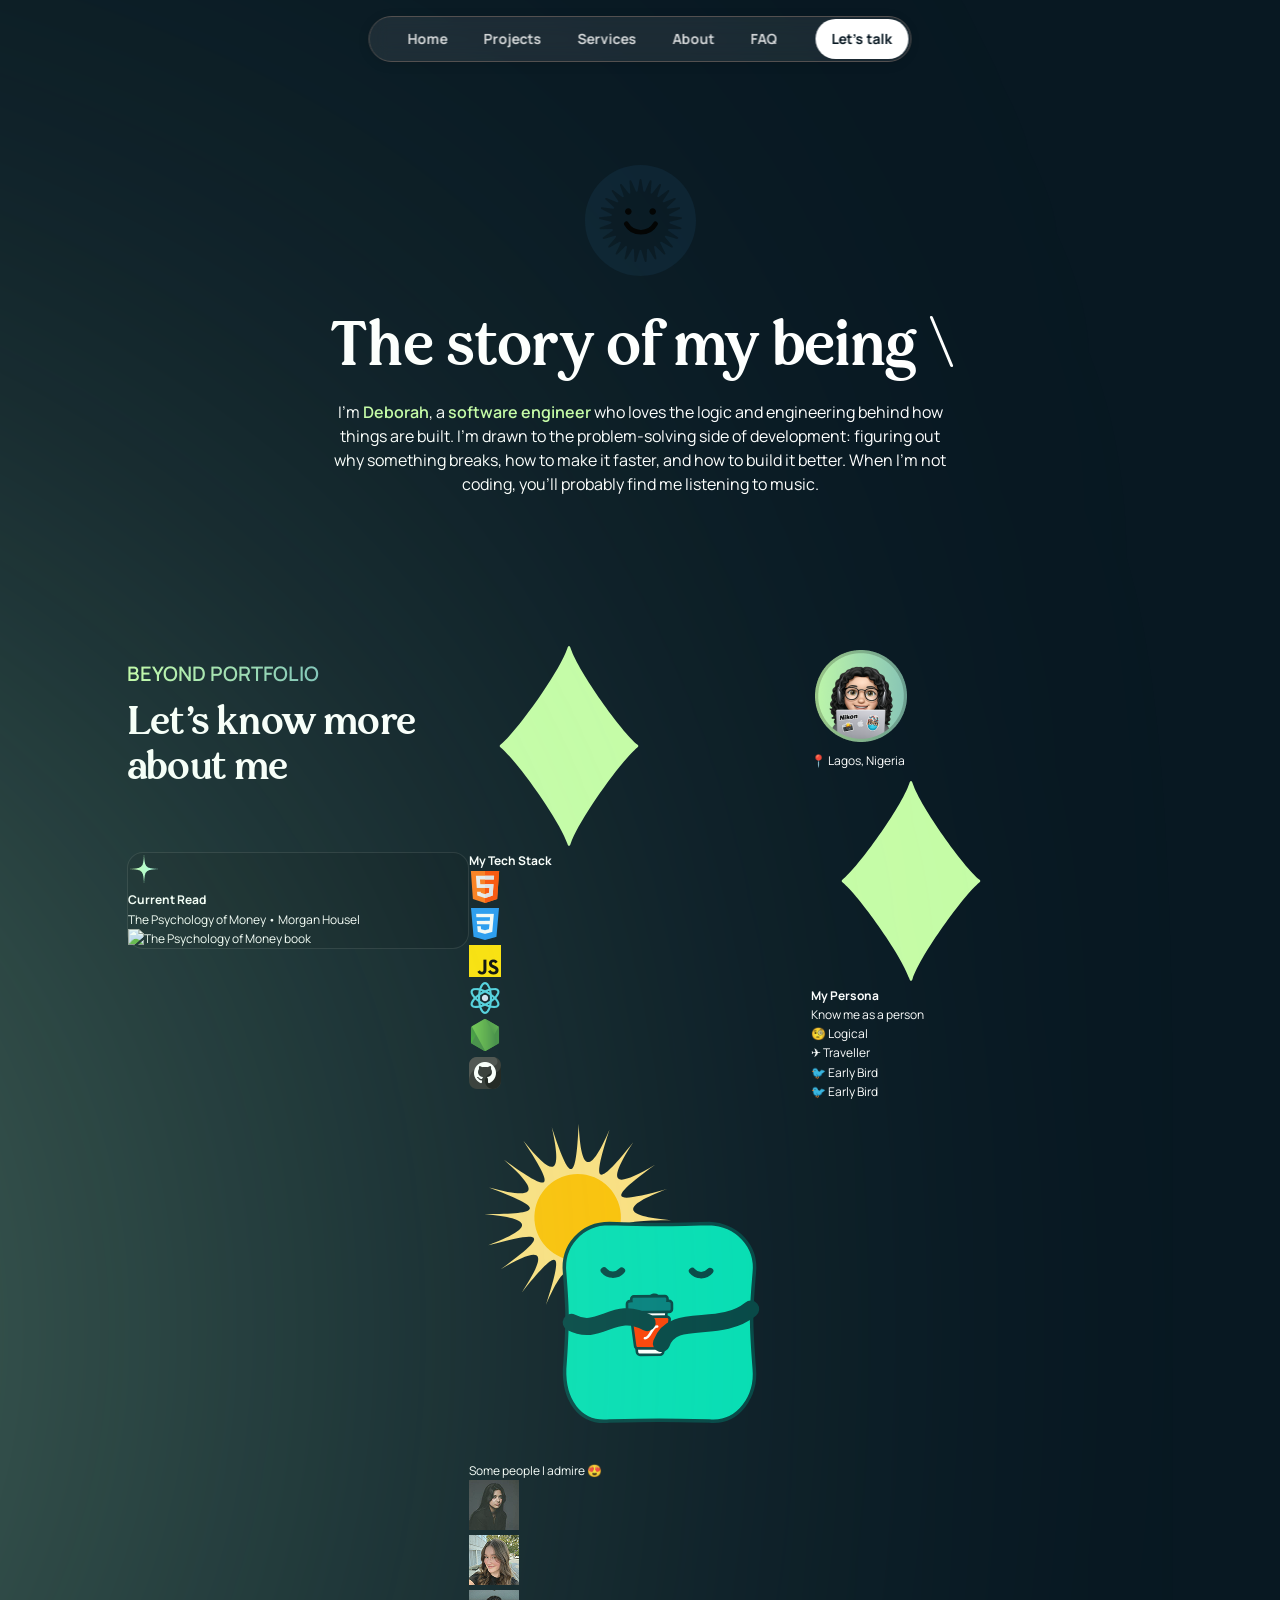
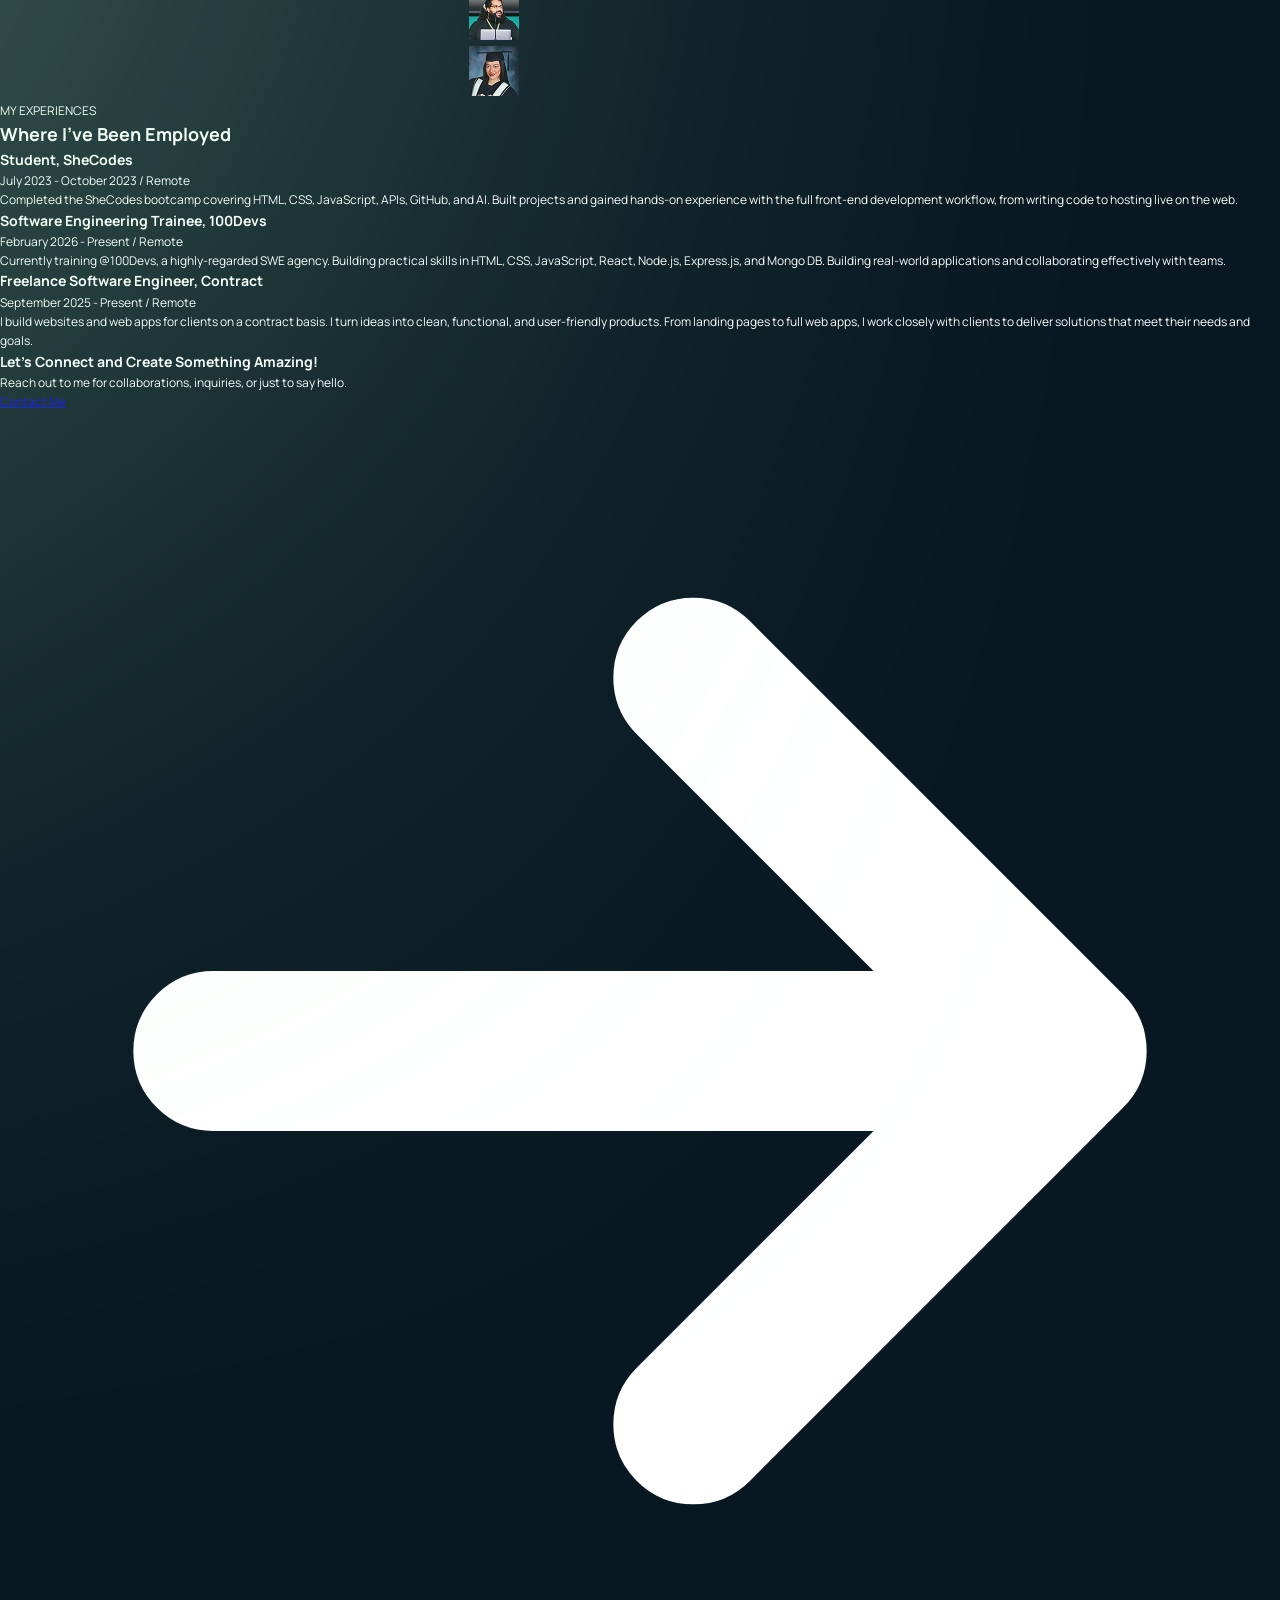
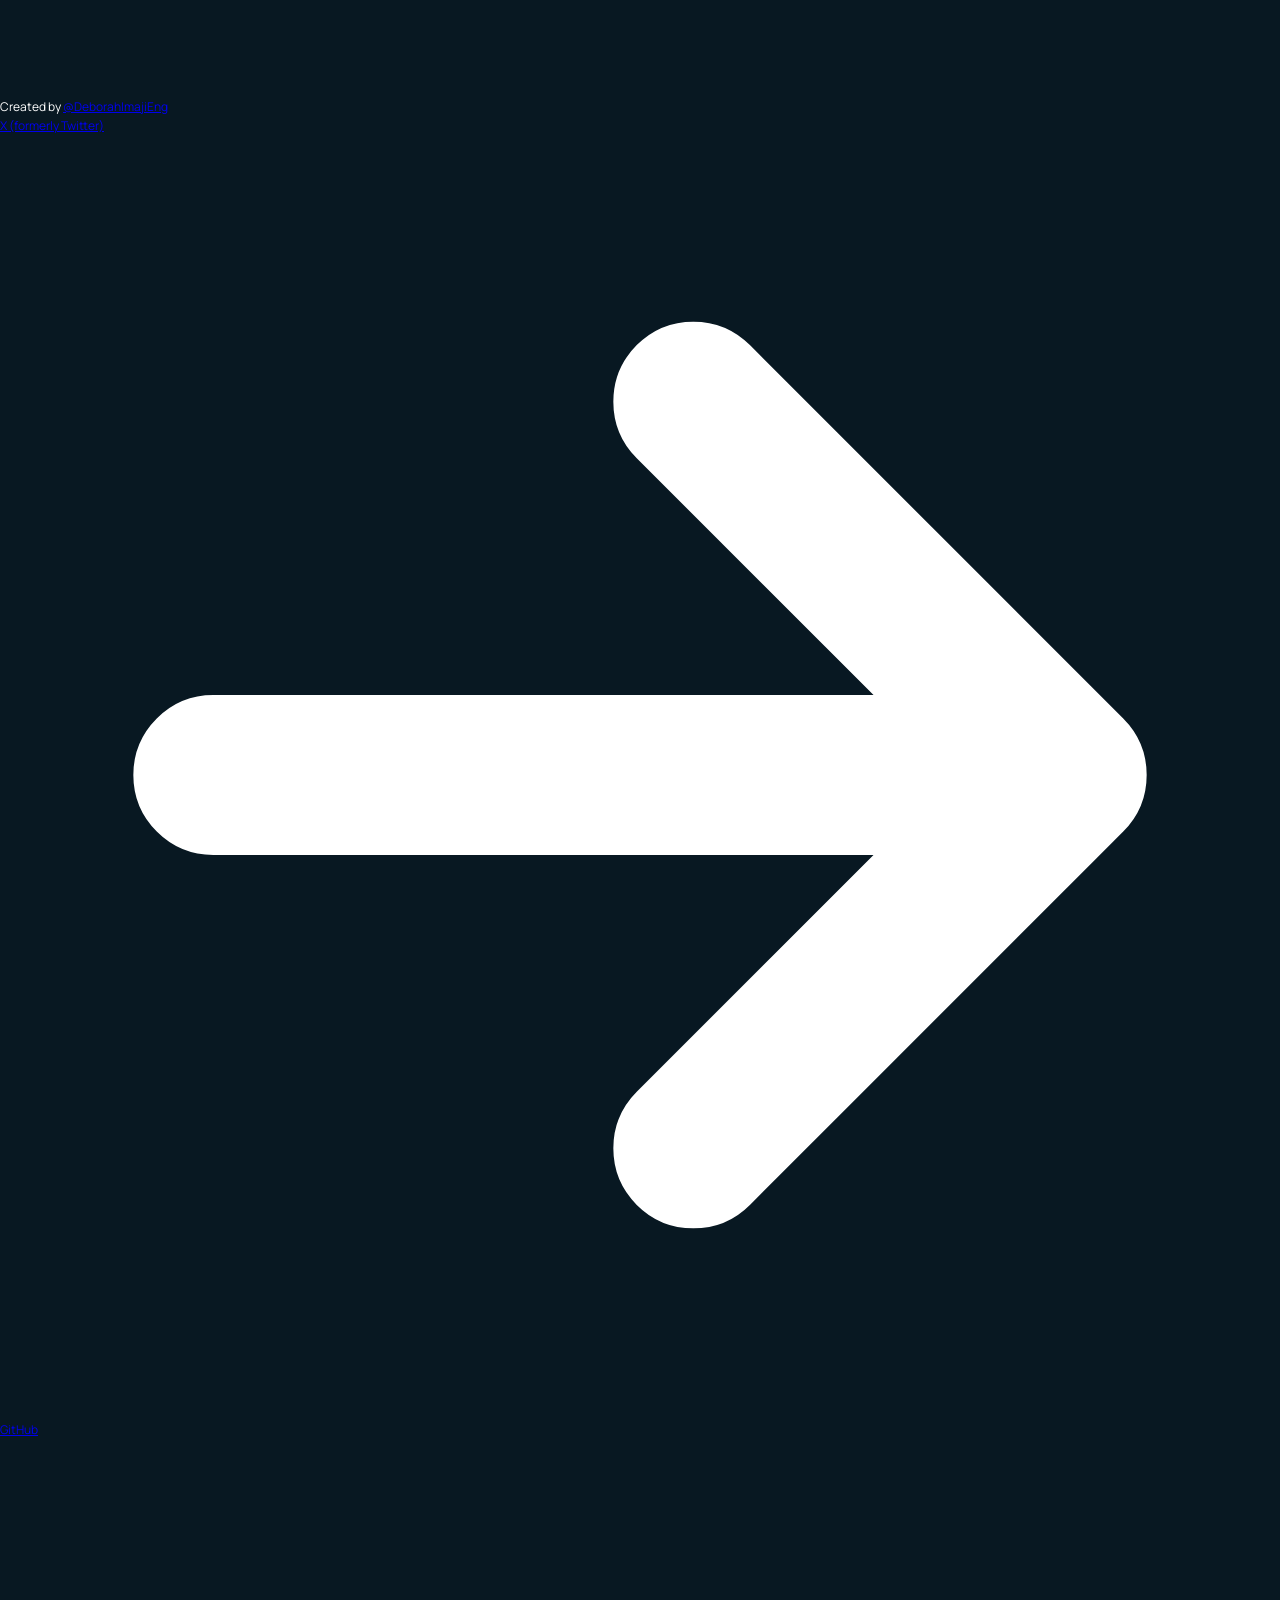
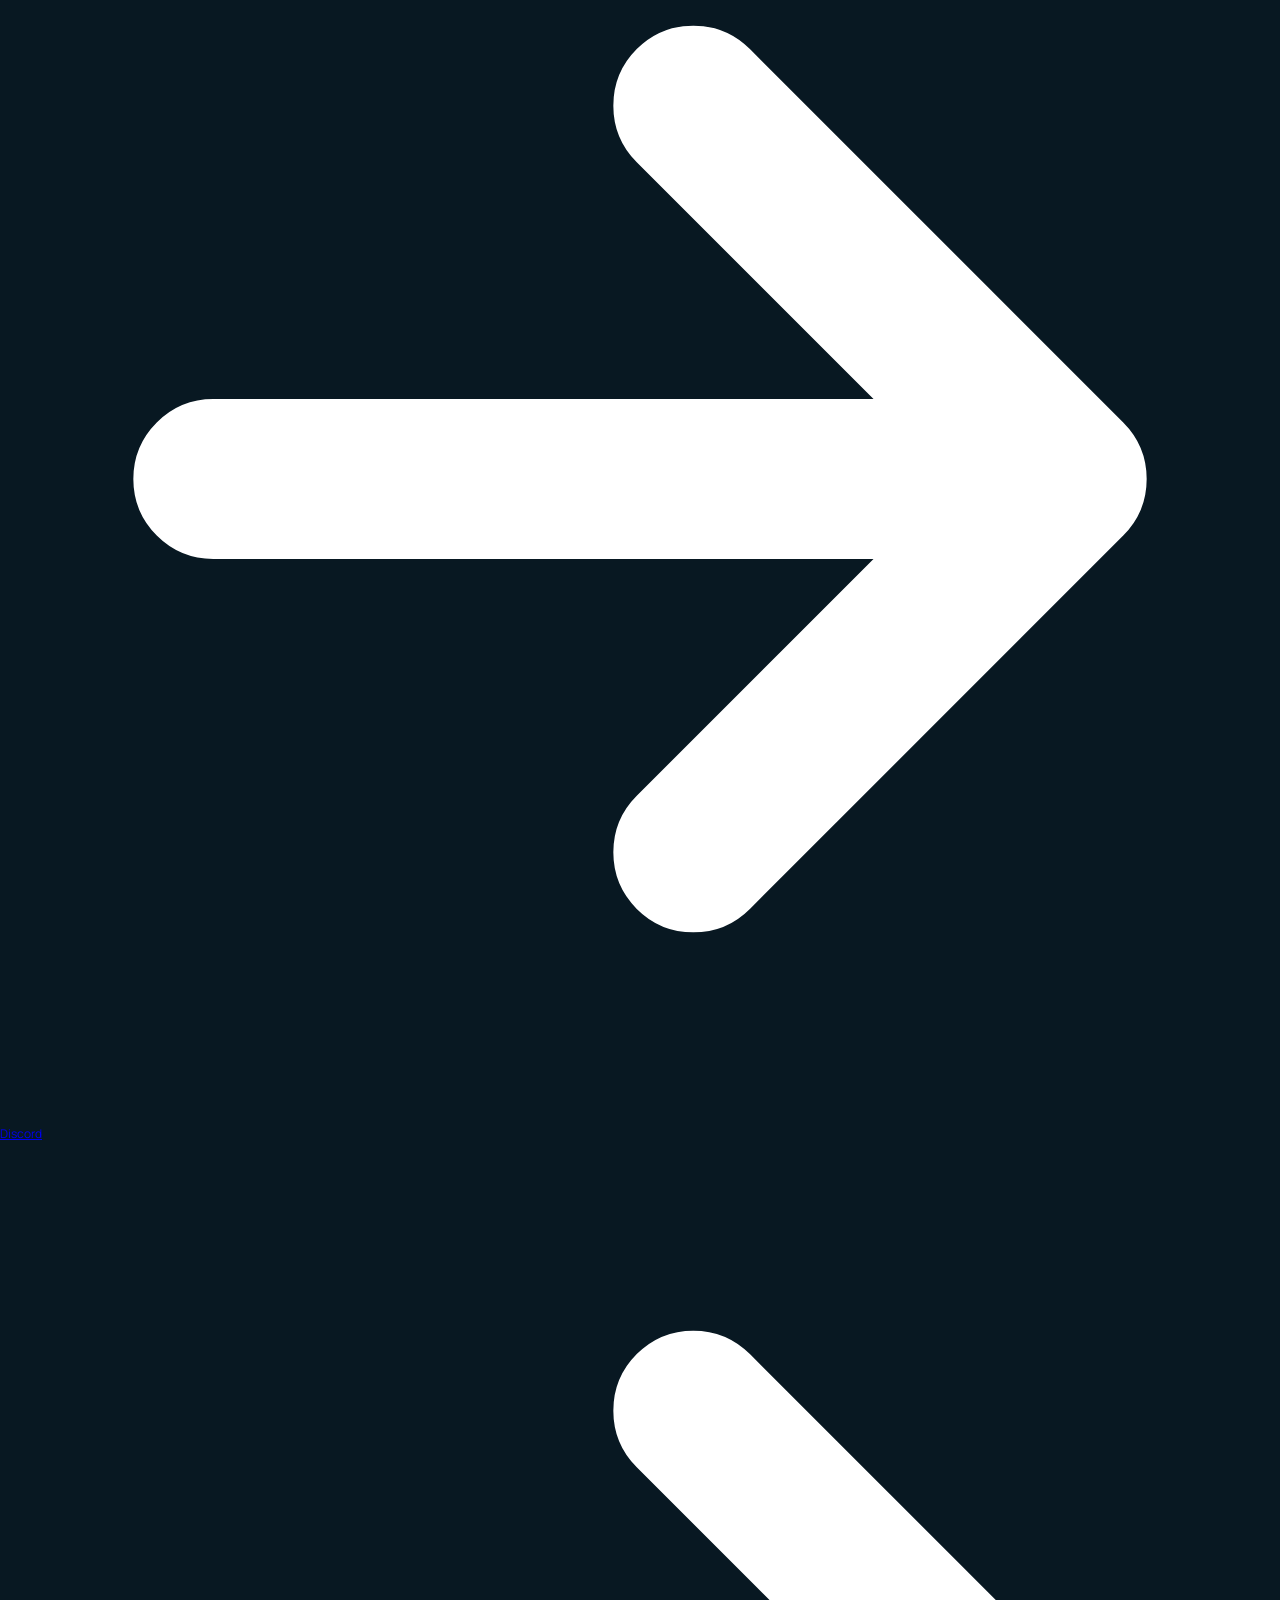
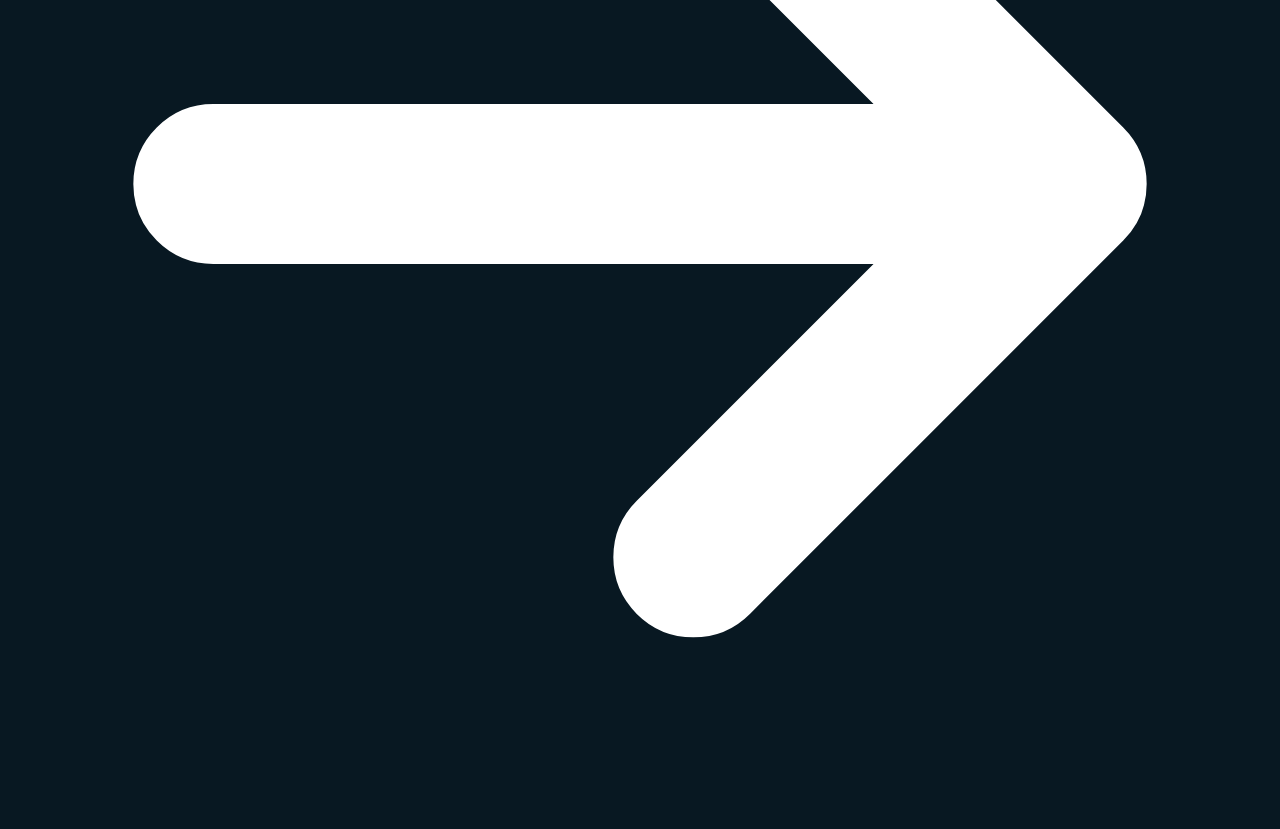
==== about.html @ 8a02ea49 "Wrote CSS for about bento row 1" ====
<!DOCTYPE html>
<html lang="en">

<head>
    <meta charset="UTF-8">
    <meta name="viewport" content="width=device-width, initial-scale=1.0">

    <link rel="icon" href="assets/favicon/favicon.ico">
    <link rel="apple-touch-icon" href="assets/favicon/apple-touch-icon.png">
    <link rel="manifest" href="assets/favicon/site.webmanifest">

    <title>Deborah | About Me</title>

    <link rel="stylesheet" href="css/about.css">

    <link rel="preconnect" href="https://fonts.googleapis.com">
    <link rel="preconnect" href="https://fonts.gstatic.com" crossorigin>
    <link href="https://fonts.googleapis.com/css2?family=Manrope:wght@200..800&display=swap" rel="stylesheet">
</head>

<body>

    <!-- NAVBAR-->
    <header class="navbar has-button">
        <nav>
            <a href="#home" class="nav-link active">Home</a>
            <a href="#projects" class="nav-link">Projects</a>
            <a href="#services" class="nav-link">Services</a>
            <a href="index.html#about" class="nav-link">About</a>
            <a href="#faq" class="nav-link">FAQ</a>
            <a href="mailto:deborahimajieng@gmail.com" id="faq-special-link" class="nav-link contact-link show">Let's
                talk</a>

            <div class="mobile-nav-top">
                <a href="#home">
                    <img src="assets/graphics/DeborahImaji-logo.svg" alt="DeborahImaji logo" class="nav-brand">
                </a>

                <div class="hamburger">
                    <div class="burger-bar"></div>
                    <div class="burger-bar"></div>
                </div>
            </div>

            <div class="mobile-nav-bottom">
                <a href="#projects">Projects</a>
                <a href="#services">Services</a>
                <a href="index.html#about">About</a>
                <a href="#faq">FAQ</a>
                <a href="mailto:deborahimajieng@gmail.com">Let's talk</a>
            </div>
        </nav>
    </header>

    <main class="main">

        <div class="main-header">
            <div class="main-sticker">
                <div class="main-sticker-image"></div>
            </div>

            <h1>The story of my being \</h1>

            <p>
                I'm <span>Deborah</span>, a <span>software engineer</span> who loves the logic and engineering
                behind how things are built. I'm drawn to the problem-solving side of
                development: figuring out why something breaks, how to make it faster, and how to
                build it better. When I'm not coding, you'll probably find me listening to music.
            </p>
        </div>

        <div class="bg-gradient"></div>

        <div class="bento-box">
            <div class="bento-row">
                <div class="bento-header">
                    <span>BEYOND PORTFOLIO</span>
                    <h2>Let's know more about me</h2>
                </div>

                <div class="bento-book">
                    <div class="bento-box-header">
                        <img src="assets/about/header-star.png" alt="Green blue gradient star">

                        <h4>Current Read</h4>
                    </div>

                    <p>The Psychology of Money • Morgan Housel</p>

                    <img src="https://framerusercontent.com/images/334tzHKFGARDT4QBa2FOvEP58Jw.png?scale-down-to=512"
                        alt="The Psychology of Money book">
                </div>
            </div>

            <div class="bento-row">
                <div class="tech-stack-box">
                    <div class="tech-stack-header">
                        <svg height="200px" width="200px" version="1.1" id="_x32_" xmlns="http://www.w3.org/2000/svg"
                            xmlns:xlink="http://www.w3.org/1999/xlink" viewBox="0 0 512 512" xml:space="preserve"
                            fill="#c6fca6">
                            <g id="SVGRepo_bgCarrier" stroke-width="0"></g>
                            <g id="SVGRepo_tracerCarrier" stroke-linecap="round" stroke-linejoin="round"></g>
                            <g id="SVGRepo_iconCarrier">
                                <style type="text/css">
                                    .st0 {
                                        fill: #c6fca6;
                                    }
                                </style>
                                <g>
                                    <path class="st0"
                                        d="M431.684,252.936c-40.578-32.779-150.62-185.32-171.561-247.398C258.899,1.913,257.845,0,255.988,0 c-1.832,0-2.894,1.913-4.11,5.538C230.92,67.616,120.894,220.157,80.308,252.936c-1.053,0.843-1.946,2.44-1.946,3.064 c0,0.624,0.893,2.222,1.946,3.057c40.586,32.778,150.612,185.319,171.57,247.406c1.216,3.624,2.278,5.537,4.11,5.537 c1.857,0,2.911-1.913,4.135-5.537c20.941-62.087,130.983-214.628,171.561-247.406c1.046-0.835,1.954-2.432,1.954-3.057 C433.638,255.376,432.73,253.778,431.684,252.936z">
                                    </path>
                                </g>
                            </g>
                        </svg>

                        <h4>My Tech Stack</h4>
                    </div>

                    <div class="tech-stack-content">
                        <div class="tech-stack-tech">
                            <img src="assets/about/html-icon.png" alt="HTML icon">
                        </div>

                        <div class="tech-stack-tech">
                            <img src="assets/about/css-icon.png" alt="CSS icon">
                        </div>

                        <div class="tech-stack-tech">
                            <img src="assets/about/js-icon.png" alt="JavaScript icon">
                        </div>

                        <div class="tech-stack-tech">
                            <img src="assets/about/react-icon.png" alt="React icon">
                        </div>

                        <div class="tech-stack-tech">
                            <img src="assets/about/node-icon.png" alt="Node icon">
                        </div>

                        <div class="tech-stack-tech">
                            <img src="assets/about/github-icon.png" alt="GitHub icon">
                        </div>
                    </div>
                </div>

                <div class="bento-sticker-box">
                    <svg xmlns="http://www.w3.org/2000/svg" xmlns:xlink="http://www.w3.org/1999/xlink"
                        viewBox="0 0 512 512" width="512" height="512" preserveAspectRatio="xMidYMid meet"
                        style="width: 100%; height: 100%; transform: translate3d(0px, 0px, 0px); content-visibility: visible;">
                        <defs>
                            <clipPath id="__lottie_element_2">
                                <rect width="512" height="512" x="0" y="0"></rect>
                            </clipPath>
                        </defs>
                        <g clip-path="url(#__lottie_element_2)">
                            <g transform="matrix(-0.6776894927024841,-0.7078394889831543,-0.7078394889831543,0.6776894927024841,162.74493408203125,165.54891967773438)"
                                opacity="1" style="display: block;">
                                <g opacity="1" transform="matrix(1,0,0,1,0,0)">
                                    <path fill="rgb(254,222,126)" fill-opacity="1"
                                        d=" M24.0310001373291,-140.85800170898438 C24.0310001373291,-140.85800170898438 24.0310001373291,-140.85800170898438 24.0310001373291,-140.85800170898438 C6.938000202178955,-67.3239974975586 -6.917536735534668,-67.14415740966797 -24.010536193847656,-140.67816162109375 C-11.82253646850586,-50.45016098022461 -20.21840476989746,-48.144142150878906 -63.39840316772461,-128.3101348876953 C-34.006404876708984,-58.77214050292969 -45.088829040527344,-50.322364807128906 -102.13983154296875,-99.76236724853516 C-39.24382781982422,-33.927364349365234 -44.35548782348633,-26.88141441345215 -126.40348815917969,-66.35841369628906 C-61.75248718261719,-27.379413604736328 -66.16667175292969,-14.288302421569824 -141.3836669921875,-20.75330352783203 C-51.80267333984375,-4.4633026123046875 -51.53049850463867,4.300619602203369 -141.1114959716797,20.590620040893555 C-65.89949798583984,14.125619888305664 -62.00568389892578,27.4598445892334 -126.65668487548828,66.4388427734375 C-44.60368347167969,26.961843490600586 -39.176788330078125,33.84992980957031 -102.07279205322266,99.68492889404297 C-45.02178955078125,50.244930267333984 -33.886871337890625,58.315277099609375 -63.278873443603516,127.85327911376953 C-20.10487174987793,47.687278747558594 -11.862751960754395,50.81576156616211 -24.050750732421875,141.0497589111328 C-6.957751274108887,67.51576232910156 6.948068618774414,67.0257568359375 24.04106903076172,140.55975341796875 C11.853068351745605,50.331756591796875 20.24669647216797,48.09200668334961 63.42669677734375,128.2580108642578 C34.034698486328125,58.72000503540039 45.00691604614258,50.193519592285156 102.05791473388672,99.6335220336914 C39.31220245361328,33.95353698730469 44.55915451049805,26.941381454467773 126.6071548461914,66.41838073730469 C61.95615768432617,27.439380645751953 66.11084747314453,14.173619270324707 141.32785034179688,20.63861846923828 C51.74684524536133,4.34861946105957 52.22827911376953,-4.5291852951049805 141.8092803955078,-20.819185256958008 C66.59729766845703,-14.354185104370117 61.99972152709961,-27.479951858520508 126.65071868896484,-66.45895385742188 C44.597721099853516,-26.981950759887695 39.340999603271484,-33.99700164794922 102.23699951171875,-99.83200073242188 C45.18600082397461,-50.391998291015625 33.86082077026367,-58.32942581176758 63.2528190612793,-127.86742401123047 C20.078819274902344,-47.70142364501953 11.843000411987305,-50.624000549316406 24.0310001373291,-140.85800170898438z">
                                    </path>
                                </g>
                            </g>
                            <g transform="matrix(0.678239643573761,0.7084141373634338,-0.7084141373634338,0.678239643573761,162.71200561523438,165.72300720214844)"
                                opacity="1" style="display: block;">
                                <g opacity="1" transform="matrix(1,0,0,1,0,0)">
                                    <path fill="rgb(255,191,0)" fill-opacity="1"
                                        d=" M0,66.01799774169922 C36.46099853515625,66.01799774169922 66.01799774169922,36.46099853515625 66.01799774169922,0 C66.01799774169922,-36.46099853515625 36.46099853515625,-66.01799774169922 0,-66.01799774169922 C-36.46099853515625,-66.01799774169922 -66.01799774169922,-36.46099853515625 -66.01799774169922,0 C-66.01799774169922,36.46099853515625 -36.46099853515625,66.01799774169922 0,66.01799774169922z">
                                    </path>
                                </g>
                            </g>
                            <g transform="matrix(0.8468530774116516,0,0,0.8553439974784851,284.9631652832031,322.8191833496094)"
                                opacity="1" style="display: block;">
                                <g opacity="1" transform="matrix(1,0,0,1,0,0)">
                                    <path fill="rgb(0,221,179)" fill-opacity="1"
                                        d=" M88.06999969482422,-172.81900024414062 C88.06999969482422,-172.81900024414062 24.301000595092773,-170.8743896484375 -4.059999942779541,-170.8743896484375 C-34.41299819946289,-170.8743896484375 -88.06999969482422,-172.81900024414062 -88.06999969482422,-172.81900024414062 C-137.22799682617188,-172.81900024414062 -172.78799438476562,-134.23800659179688 -167.46800231933594,-86.14900207519531 C-167.46800231933594,-86.14900207519531 -163.17689514160156,-33.487998962402344 -163.17689514160156,-7.1570000648498535 C-163.17689514160156,22.38599967956543 -167.46800231933594,81.47200012207031 -167.46800231933594,81.47200012207031 C-169.281005859375,133.49200439453125 -142.6479949951172,179.08799743652344 -88.06999969482422,172.81900024414062 C-88.06999969482422,172.81900024414062 -29.868000030517578,171.64999389648438 -0.18199999630451202,171.64999389648438 C28.84600067138672,171.64999389648438 88.06999969482422,172.81900024414062 88.06999969482422,172.81900024414062 C141.44900512695312,177.91900634765625 171.9398956298828,127.64600372314453 167.8188934326172,81.47200012207031 C167.8188934326172,81.47200012207031 163.14389038085938,22.04800033569336 163.14389038085938,-6.494999885559082 C163.14389038085938,-33.82600021362305 167.8188934326172,-86.14900207519531 167.8188934326172,-86.14900207519531 C173.10888671875,-134.23800659179688 136.7729949951172,-170.4810028076172 88.06999969482422,-172.81900024414062z">
                                    </path>
                                    <path stroke-linecap="butt" stroke-linejoin="miter" fill-opacity="0"
                                        stroke-miterlimit="4" stroke="rgb(1,66,66)" stroke-opacity="1"
                                        stroke-width="6.213"
                                        d=" M88.06999969482422,-172.81900024414062 C88.06999969482422,-172.81900024414062 24.301000595092773,-170.8743896484375 -4.059999942779541,-170.8743896484375 C-34.41299819946289,-170.8743896484375 -88.06999969482422,-172.81900024414062 -88.06999969482422,-172.81900024414062 C-137.22799682617188,-172.81900024414062 -172.78799438476562,-134.23800659179688 -167.46800231933594,-86.14900207519531 C-167.46800231933594,-86.14900207519531 -163.17689514160156,-33.487998962402344 -163.17689514160156,-7.1570000648498535 C-163.17689514160156,22.38599967956543 -167.46800231933594,81.47200012207031 -167.46800231933594,81.47200012207031 C-169.281005859375,133.49200439453125 -142.6479949951172,179.08799743652344 -88.06999969482422,172.81900024414062 C-88.06999969482422,172.81900024414062 -29.868000030517578,171.64999389648438 -0.18199999630451202,171.64999389648438 C28.84600067138672,171.64999389648438 88.06999969482422,172.81900024414062 88.06999969482422,172.81900024414062 C141.44900512695312,177.91900634765625 171.9398956298828,127.64600372314453 167.8188934326172,81.47200012207031 C167.8188934326172,81.47200012207031 163.14389038085938,22.04800033569336 163.14389038085938,-6.494999885559082 C163.14389038085938,-33.82600021362305 167.8188934326172,-86.14900207519531 167.8188934326172,-86.14900207519531 C173.10888671875,-134.23800659179688 136.7729949951172,-170.4810028076172 88.06999969482422,-172.81900024414062z">
                                    </path>
                                </g>
                            </g>
                            <g transform="matrix(1.069186806678772,0.0175921767950058,-0.016796128824353218,1.1198606491088867,281.6578369140625,305.5889892578125)"
                                opacity="1" style="display: block;">
                                <g opacity="1" transform="matrix(1,0,0,1,0,0)">
                                    <path stroke-linecap="round" stroke-linejoin="round" fill-opacity="0"
                                        stroke="rgb(1,66,66)" stroke-opacity="1" stroke-width="15"
                                        d=" M-5.160999774932861,-15.28499984741211 C-3.4140000343322754,-15.63700008392334 -3.9579999446868896,-15.562999725341797 -4.2179999351501465,-15.49899959564209 C-4.3979997634887695,-15.454999923706055 -4.441999912261963,-15.416999816894531 -3.506999969482422,-15.527999877929688">
                                    </path>
                                </g>
                            </g>
                            <g transform="matrix(1.114128589630127,0,0,1.094987392425537,277.1608581542969,312.99462890625)"
                                opacity="1" style="display: none;">
                                <g opacity="1" transform="matrix(1,0,0,1,0,0)">
                                    <path stroke-linecap="round" stroke-linejoin="round" fill-opacity="0"
                                        stroke="rgb(1,66,66)" stroke-opacity="1" stroke-width="23"
                                        d=" M-118.43976593017578,13.049346923828125 C-115.04472351074219,20.715700149536133 -100.48908233642578,30.604887008666992 -82.6917495727539,44.70065689086914">
                                    </path>
                                </g>
                            </g>
                            <g transform="matrix(0.8669678568840027,0.0764603465795517,-0.07570132613182068,0.8756604790687561,270.398193359375,339.0506896972656)"
                                opacity="1" style="display: block;">
                                <g opacity="1"
                                    transform="matrix(0.9955323338508606,-0.09442107379436493,0.09442107379436493,0.9955323338508606,0,0)">
                                    <path fill="rgb(255,255,255)" fill-opacity="1"
                                        d=" M-21.99799919128418,32.2760009765625 C-21.99799919128418,32.2760009765625 -29.454999923706055,-37.05799865722656 -29.454999923706055,-37.05799865722656 C-29.454999923706055,-37.05799865722656 29.454999923706055,-36.81999969482422 29.454999923706055,-36.81999969482422 C29.454999923706055,-36.81999969482422 23.13599967956543,32.19499969482422 23.13599967956543,32.19499969482422 C23.007999420166016,33.52199935913086 22.391000747680664,34.755001068115234 21.4060001373291,35.65399932861328 C20.42099952697754,36.553001403808594 19.136999130249023,37.053001403808594 17.80299949645996,37.05799865722656 C17.80299949645996,37.05799865722656 -16.67799949645996,37.05799865722656 -16.67799949645996,37.05799865722656 C-18,37.0620002746582 -19.274999618530273,36.57400131225586 -20.257999420166016,35.691001892089844 C-21.240999221801758,34.80799865722656 -21.861000061035156,33.59000015258789 -21.99799919128418,32.2760009765625z">
                                    </path>
                                    <path stroke-linecap="round" stroke-linejoin="round" fill-opacity="0"
                                        stroke="rgb(1,66,66)" stroke-opacity="1" stroke-width="4.482"
                                        d=" M-21.99799919128418,32.2760009765625 C-21.99799919128418,32.2760009765625 -29.454999923706055,-37.05799865722656 -29.454999923706055,-37.05799865722656 C-29.454999923706055,-37.05799865722656 29.454999923706055,-36.81999969482422 29.454999923706055,-36.81999969482422 C29.454999923706055,-36.81999969482422 23.13599967956543,32.19499969482422 23.13599967956543,32.19499969482422 C23.007999420166016,33.52199935913086 22.391000747680664,34.755001068115234 21.4060001373291,35.65399932861328 C20.42099952697754,36.553001403808594 19.136999130249023,37.053001403808594 17.80299949645996,37.05799865722656 C17.80299949645996,37.05799865722656 -16.67799949645996,37.05799865722656 -16.67799949645996,37.05799865722656 C-18,37.0620002746582 -19.274999618530273,36.57400131225586 -20.257999420166016,35.691001892089844 C-21.240999221801758,34.80799865722656 -21.861000061035156,33.59000015258789 -21.99799919128418,32.2760009765625z">
                                    </path>
                                </g>
                            </g>
                            <g transform="matrix(0.8669678568840027,0.0764603465795517,-0.07570132613182068,0.8756604790687561,271.9970397949219,338.3614196777344)"
                                opacity="1" style="display: block;">
                                <g opacity="1"
                                    transform="matrix(0.9955323338508606,-0.09442107379436493,0.09442107379436493,0.9955323338508606,0,0)">
                                    <path fill="rgb(255,60,0)" fill-opacity="1"
                                        d=" M-22.42099952697754,26.631000518798828 C-22.42099952697754,26.631000518798828 22.878000259399414,27.236000061035156 22.878000259399414,27.236000061035156 C22.878000259399414,27.236000061035156 22.878000259399414,27.236000061035156 22.878000259399414,27.236000061035156 C24.041000366210938,27.253000259399414 25.167999267578125,26.83799934387207 26.04199981689453,26.070999145507812 C26.916000366210938,25.304000854492188 27.47599983215332,24.240999221801758 27.611000061035156,23.086000442504883 C27.611000061035156,23.086000442504883 32.79600143432617,-21.801000595092773 32.79600143432617,-21.801000595092773 C32.87200164794922,-22.457000732421875 32.80799865722656,-23.121999740600586 32.60900115966797,-23.75200080871582 C32.40999984741211,-24.381999969482422 32.08100128173828,-24.96299934387207 31.642000198364258,-25.457000732421875 C31.202999114990234,-25.951000213623047 30.666000366210938,-26.347000122070312 30.06399917602539,-26.618999481201172 C29.461999893188477,-26.891000747680664 28.80900001525879,-27.031999588012695 28.148000717163086,-27.03499984741211 C28.148000717163086,-27.03499984741211 -28.121999740600586,-27.23699951171875 -28.121999740600586,-27.23699951171875 C-28.790000915527344,-27.240999221801758 -29.451000213623047,-27.10099983215332 -30.059999465942383,-26.827999114990234 C-30.66900062561035,-26.55500030517578 -31.21299934387207,-26.1560001373291 -31.655000686645508,-25.655000686645508 C-32.09700012207031,-25.15399932861328 -32.426998138427734,-24.56599998474121 -32.62200164794922,-23.927000045776367 C-32.81700134277344,-23.288000106811523 -32.87300109863281,-22.614999771118164 -32.7869987487793,-21.952999114990234 C-32.7869987487793,-21.952999114990234 -27.000999450683594,22.55299949645996 -27.000999450683594,22.55299949645996 C-26.85300064086914,23.66900062561035 -26.309999465942383,24.694000244140625 -25.4689998626709,25.44300079345703 C-24.628000259399414,26.191999435424805 -23.54599952697754,26.613000869750977 -22.42099952697754,26.631000518798828z">
                                    </path>
                                    <path stroke-linecap="round" stroke-linejoin="round" fill-opacity="0"
                                        stroke="rgb(1,66,66)" stroke-opacity="1" stroke-width="4.482"
                                        d=" M-22.42099952697754,26.631000518798828 C-22.42099952697754,26.631000518798828 22.878000259399414,27.236000061035156 22.878000259399414,27.236000061035156 C22.878000259399414,27.236000061035156 22.878000259399414,27.236000061035156 22.878000259399414,27.236000061035156 C24.041000366210938,27.253000259399414 25.167999267578125,26.83799934387207 26.04199981689453,26.070999145507812 C26.916000366210938,25.304000854492188 27.47599983215332,24.240999221801758 27.611000061035156,23.086000442504883 C27.611000061035156,23.086000442504883 32.79600143432617,-21.801000595092773 32.79600143432617,-21.801000595092773 C32.87200164794922,-22.457000732421875 32.80799865722656,-23.121999740600586 32.60900115966797,-23.75200080871582 C32.40999984741211,-24.381999969482422 32.08100128173828,-24.96299934387207 31.642000198364258,-25.457000732421875 C31.202999114990234,-25.951000213623047 30.666000366210938,-26.347000122070312 30.06399917602539,-26.618999481201172 C29.461999893188477,-26.891000747680664 28.80900001525879,-27.031999588012695 28.148000717163086,-27.03499984741211 C28.148000717163086,-27.03499984741211 -28.121999740600586,-27.23699951171875 -28.121999740600586,-27.23699951171875 C-28.790000915527344,-27.240999221801758 -29.451000213623047,-27.10099983215332 -30.059999465942383,-26.827999114990234 C-30.66900062561035,-26.55500030517578 -31.21299934387207,-26.1560001373291 -31.655000686645508,-25.655000686645508 C-32.09700012207031,-25.15399932861328 -32.426998138427734,-24.56599998474121 -32.62200164794922,-23.927000045776367 C-32.81700134277344,-23.288000106811523 -32.87300109863281,-22.614999771118164 -32.7869987487793,-21.952999114990234 C-32.7869987487793,-21.952999114990234 -27.000999450683594,22.55299949645996 -27.000999450683594,22.55299949645996 C-26.85300064086914,23.66900062561035 -26.309999465942383,24.694000244140625 -25.4689998626709,25.44300079345703 C-24.628000259399414,26.191999435424805 -23.54599952697754,26.613000869750977 -22.42099952697754,26.631000518798828z">
                                    </path>
                                </g>
                            </g>
                            <g transform="matrix(0.8669678568840027,0.0764603465795517,-0.07570132613182068,0.8756604790687561,272.5345764160156,337.97381591796875)"
                                opacity="1" style="display: block;">
                                <g opacity="1"
                                    transform="matrix(0.9955323338508606,-0.09442107379436493,0.09442107379436493,0.9955323338508606,0,0)">
                                    <path fill="rgb(255,255,255)" fill-opacity="1"
                                        d=" M11.76200008392334,-11.666999816894531 C11.517000198364258,-11.800999641418457 11.246999740600586,-11.883999824523926 10.968999862670898,-11.913000106811523 C6.572999954223633,-12.513999938964844 2.427000045776367,-8.887999534606934 -1.9199999570846558,-1.1130000352859497 C-5.366000175476074,4.9730000495910645 -8.440999984741211,8.015999794006348 -10.498000144958496,7.881999969482422 C-11.0600004196167,7.822999954223633 -11.623000144958496,7.98799991607666 -12.064000129699707,8.340999603271484 C-12.505000114440918,8.694000244140625 -12.789999961853027,9.206999778747559 -12.854999542236328,9.769000053405762 C-12.869000434875488,10.045999526977539 -12.82800006866455,10.322999954223633 -12.734000205993652,10.583999633789062 C-12.637999534606934,10.845000267028809 -12.491999626159668,11.083999633789062 -12.303999900817871,11.288000106811523 C-12.116000175476074,11.491999626159668 -11.887999534606934,11.656000137329102 -11.63599967956543,11.772000312805176 C-11.383999824523926,11.887999534606934 -11.111000061035156,11.95199966430664 -10.833999633789062,11.960000038146973 C-6.486999988555908,12.260000228881836 -2.4079999923706055,8.550000190734863 1.975000023841858,0.7919999957084656 C5.317999839782715,-5.244999885559082 8.347000122070312,-8.170999526977539 10.336999893188477,-7.9019999504089355 C10.888999938964844,-7.807000160217285 11.456999778747559,-7.927000045776367 11.92300033569336,-8.23799991607666 C12.388999938964844,-8.548999786376953 12.718000411987305,-9.027000427246094 12.842000007629395,-9.574000358581543 C12.87600040435791,-9.85099983215332 12.852999687194824,-10.130999565124512 12.774999618530273,-10.39799976348877 C12.699000358581543,-10.664999961853027 12.571000099182129,-10.914999961853027 12.39900016784668,-11.133000373840332 C12.223999977111816,-11.35099983215332 12.006999969482422,-11.532999992370605 11.76200008392334,-11.666999816894531z">
                                    </path>
                                </g>
                            </g>
                            <g transform="matrix(0.8669678568840027,0.0764603465795517,-0.07570132613182068,0.8756604790687561,270.1476135253906,295.7393798828125)"
                                opacity="1" style="display: block;">
                                <g opacity="1"
                                    transform="matrix(0.9955323338508606,-0.09442107379436493,0.09442107379436493,0.9955323338508606,0,0)">
                                    <path fill="rgb(0,125,124)" fill-opacity="1"
                                        d=" M31.13800048828125,-5.51200008392334 C31.13800048828125,-5.51200008392334 33.68299865722656,-5.51200008392334 33.68299865722656,-5.51200008392334 C33.68299865722656,-5.51200008392334 33.68299865722656,-5.51200008392334 33.68299865722656,-5.51200008392334 C34.34199905395508,-5.51200008392334 34.99399948120117,-5.381999969482422 35.60200119018555,-5.129000186920166 C36.209999084472656,-4.875999927520752 36.76300048828125,-4.506999969482422 37.22800064086914,-4.039999961853027 C37.69300079345703,-3.572999954223633 38.060001373291016,-3.0179998874664307 38.310001373291016,-2.4089999198913574 C38.560001373291016,-1.7999999523162842 38.6879997253418,-1.1469999551773071 38.685001373291016,-0.4880000054836273 C38.685001373291016,-0.4880000054836273 38.685001373291016,8.52400016784668 38.685001373291016,8.52400016784668 C38.683998107910156,9.850000381469727 38.15599822998047,11.121000289916992 37.21799850463867,12.057999610900879 C36.279998779296875,12.994999885559082 35.00899887084961,13.520999908447266 33.68299865722656,13.520999908447266 C33.68299865722656,13.520999908447266 -33.6879997253418,13.520999908447266 -33.6879997253418,13.520999908447266 C-35.01300048828125,13.520999908447266 -36.284000396728516,12.994000434875488 -37.22100067138672,12.057000160217285 C-38.15800094604492,11.119999885559082 -38.685001373291016,9.848999977111816 -38.685001373291016,8.52400016784668 C-38.685001373291016,8.52400016784668 -38.685001373291016,-0.4880000054836273 -38.685001373291016,-0.4880000054836273 C-38.685001373291016,-1.8140000104904175 -38.15800094604492,-3.0850000381469727 -37.22100067138672,-4.0229997634887695 C-36.284000396728516,-4.960999965667725 -35.013999938964844,-5.488999843597412 -33.6879997253418,-5.489999771118164 C-33.6879997253418,-5.489999771118164 -31.1560001373291,-5.489999771118164 -31.1560001373291,-5.489999771118164 C-31.180999755859375,-5.672999858856201 -31.194000244140625,-5.85699987411499 -31.195999145507812,-6.040999889373779 C-31.195999145507812,-6.040999889373779 -31.195999145507812,-9.119999885559082 -31.195999145507812,-9.119999885559082 C-31.195999145507812,-10.28600025177002 -30.732999801635742,-11.404999732971191 -29.909000396728516,-12.229999542236328 C-29.084999084472656,-13.055000305175781 -27.965999603271484,-13.520000457763672 -26.799999237060547,-13.520999908447266 C-26.799999237060547,-13.520999908447266 26.777000427246094,-13.520999908447266 26.777000427246094,-13.520999908447266 C27.94300079345703,-13.520000457763672 29.062000274658203,-13.055000305175781 29.88599967956543,-12.229999542236328 C30.709999084472656,-11.404999732971191 31.173999786376953,-10.28600025177002 31.173999786376953,-9.119999885559082 C31.173999786376953,-9.119999885559082 31.173999786376953,-6.064000129699707 31.173999786376953,-6.064000129699707 C31.173999786376953,-5.880000114440918 31.160999298095703,-5.695000171661377 31.13800048828125,-5.51200008392334z">
                                    </path>
                                    <path stroke-linecap="butt" stroke-linejoin="miter" fill-opacity="0"
                                        stroke-miterlimit="4" stroke="rgb(1,66,66)" stroke-opacity="1"
                                        stroke-width="4.482"
                                        d=" M31.13800048828125,-5.51200008392334 C31.13800048828125,-5.51200008392334 33.68299865722656,-5.51200008392334 33.68299865722656,-5.51200008392334 C33.68299865722656,-5.51200008392334 33.68299865722656,-5.51200008392334 33.68299865722656,-5.51200008392334 C34.34199905395508,-5.51200008392334 34.99399948120117,-5.381999969482422 35.60200119018555,-5.129000186920166 C36.209999084472656,-4.875999927520752 36.76300048828125,-4.506999969482422 37.22800064086914,-4.039999961853027 C37.69300079345703,-3.572999954223633 38.060001373291016,-3.0179998874664307 38.310001373291016,-2.4089999198913574 C38.560001373291016,-1.7999999523162842 38.6879997253418,-1.1469999551773071 38.685001373291016,-0.4880000054836273 C38.685001373291016,-0.4880000054836273 38.685001373291016,8.52400016784668 38.685001373291016,8.52400016784668 C38.683998107910156,9.850000381469727 38.15599822998047,11.121000289916992 37.21799850463867,12.057999610900879 C36.279998779296875,12.994999885559082 35.00899887084961,13.520999908447266 33.68299865722656,13.520999908447266 C33.68299865722656,13.520999908447266 -33.6879997253418,13.520999908447266 -33.6879997253418,13.520999908447266 C-35.01300048828125,13.520999908447266 -36.284000396728516,12.994000434875488 -37.22100067138672,12.057000160217285 C-38.15800094604492,11.119999885559082 -38.685001373291016,9.848999977111816 -38.685001373291016,8.52400016784668 C-38.685001373291016,8.52400016784668 -38.685001373291016,-0.4880000054836273 -38.685001373291016,-0.4880000054836273 C-38.685001373291016,-1.8140000104904175 -38.15800094604492,-3.0850000381469727 -37.22100067138672,-4.0229997634887695 C-36.284000396728516,-4.960999965667725 -35.013999938964844,-5.488999843597412 -33.6879997253418,-5.489999771118164 C-33.6879997253418,-5.489999771118164 -31.1560001373291,-5.489999771118164 -31.1560001373291,-5.489999771118164 C-31.180999755859375,-5.672999858856201 -31.194000244140625,-5.85699987411499 -31.195999145507812,-6.040999889373779 C-31.195999145507812,-6.040999889373779 -31.195999145507812,-9.119999885559082 -31.195999145507812,-9.119999885559082 C-31.195999145507812,-10.28600025177002 -30.732999801635742,-11.404999732971191 -29.909000396728516,-12.229999542236328 C-29.084999084472656,-13.055000305175781 -27.965999603271484,-13.520000457763672 -26.799999237060547,-13.520999908447266 C-26.799999237060547,-13.520999908447266 26.777000427246094,-13.520999908447266 26.777000427246094,-13.520999908447266 C27.94300079345703,-13.520000457763672 29.062000274658203,-13.055000305175781 29.88599967956543,-12.229999542236328 C30.709999084472656,-11.404999732971191 31.173999786376953,-10.28600025177002 31.173999786376953,-9.119999885559082 C31.173999786376953,-9.119999885559082 31.173999786376953,-6.064000129699707 31.173999786376953,-6.064000129699707 C31.173999786376953,-5.880000114440918 31.160999298095703,-5.695000171661377 31.13800048828125,-5.51200008392334z">
                                    </path>
                                </g>
                            </g>
                            <g transform="matrix(1.1210931539535522,0,0,1.1200000047683716,277.7669677734375,309.41278076171875)"
                                opacity="1" style="display: none;">
                                <g opacity="1" transform="matrix(1,0,0,1,0,0)">
                                    <path stroke-linecap="round" stroke-linejoin="round" fill-opacity="0"
                                        stroke="rgb(1,66,66)" stroke-opacity="1" stroke-width="23"
                                        d=" M-122.81800079345703,12.288000106811523 C-85.03900146484375,41.50400161743164 -54.736000061035156,-19.860000610351562 -0.7269999980926514,9.416999816894531">
                                    </path>
                                </g>
                            </g>
                            <g transform="matrix(1.1088818311691284,0,0,1.1200000047683716,276.7041931152344,309.41278076171875)"
                                opacity="1" style="display: block;">
                                <g opacity="1" transform="matrix(1,0,0,1,0,0)">
                                    <path stroke-linecap="round" stroke-linejoin="round" fill-opacity="0"
                                        stroke="rgb(1,66,66)" stroke-opacity="1" stroke-width="23"
                                        d=" M-111.48697662353516,12.273238182067871 C-72.95589447021484,32.457279205322266 -53.21609115600586,-12.29138469696045 -9.035904884338379,12.448473930358887">
                                    </path>
                                </g>
                            </g>
                            <g transform="matrix(1.1088818311691284,0,0,1.1200000047683716,284.46636962890625,307.1727600097656)"
                                opacity="1" style="display: block;">
                                <g opacity="1" transform="matrix(1,0,0,1,0,0)">
                                    <path stroke-linecap="round" stroke-linejoin="round" fill-opacity="0"
                                        stroke="rgb(1,66,66)" stroke-opacity="1" stroke-width="23"
                                        d=" M123.7723159790039,-3.562643527984619 C80.31488037109375,31.12021255493164 19.146984100341797,-1.0191395282745361 3.193819046020508,42.33312225341797">
                                    </path>
                                </g>
                            </g>
                            <g transform="matrix(-1.0865477323532104,-0.00595884071663022,0.005174079444259405,-1.0350013971328735,347.4720458984375,249.49440002441406)"
                                opacity="1" style="display: block;">
                                <g opacity="1" transform="matrix(0.2800000011920929,0,0,0.2800000011920929,0,0)">
                                    <path fill="rgb(1,66,66)" fill-opacity="1"
                                        d=" M43.95500183105469,11.484000205993652 C43.95500183105469,11.484000205993652 27.51300048828125,-9.520000457763672 0.41499999165534973,-9.520000457763672 C-26.683000564575195,-9.520000457763672 -43.95500183105469,11.484000205993652 -43.95500183105469,11.484000205993652 C-43.95500183105469,11.484000205993652 -27.32200050354004,-10.097000122070312 -0.2240000069141388,-10.097000122070312 C26.874000549316406,-10.097000122070312 43.95500183105469,11.484000205993652 43.95500183105469,11.484000205993652z">
                                    </path>
                                    <path stroke-linecap="round" stroke-linejoin="round" fill-opacity="0"
                                        stroke="rgb(1,66,66)" stroke-opacity="1" stroke-width="33"
                                        d=" M43.95500183105469,11.484000205993652 C43.95500183105469,11.484000205993652 27.51300048828125,-9.520000457763672 0.41499999165534973,-9.520000457763672 C-26.683000564575195,-9.520000457763672 -43.95500183105469,11.484000205993652 -43.95500183105469,11.484000205993652 C-43.95500183105469,11.484000205993652 -27.32200050354004,-10.097000122070312 -0.2240000069141388,-10.097000122070312 C26.874000549316406,-10.097000122070312 43.95500183105469,11.484000205993652 43.95500183105469,11.484000205993652z">
                                    </path>
                                </g>
                                <g opacity="1"
                                    transform="matrix(0.2800000011920929,0,0,0.2800000011920929,121.58799743652344,0)">
                                    <path fill="rgb(1,66,66)" fill-opacity="1"
                                        d=" M43.95500183105469,11.484000205993652 C43.95500183105469,11.484000205993652 27.51300048828125,-9.520000457763672 0.41499999165534973,-9.520000457763672 C-26.683000564575195,-9.520000457763672 -43.95500183105469,11.484000205993652 -43.95500183105469,11.484000205993652 C-43.95500183105469,11.484000205993652 -27.32200050354004,-10.097000122070312 -0.2240000069141388,-10.097000122070312 C26.874000549316406,-10.097000122070312 43.95500183105469,11.484000205993652 43.95500183105469,11.484000205993652z">
                                    </path>
                                    <path stroke-linecap="round" stroke-linejoin="round" fill-opacity="0"
                                        stroke="rgb(1,66,66)" stroke-opacity="1" stroke-width="33"
                                        d=" M43.95500183105469,11.484000205993652 C43.95500183105469,11.484000205993652 27.51300048828125,-9.520000457763672 0.41499999165534973,-9.520000457763672 C-26.683000564575195,-9.520000457763672 -43.95500183105469,11.484000205993652 -43.95500183105469,11.484000205993652 C-43.95500183105469,11.484000205993652 -27.32200050354004,-10.097000122070312 -0.2240000069141388,-10.097000122070312 C26.874000549316406,-10.097000122070312 43.95500183105469,11.484000205993652 43.95500183105469,11.484000205993652z">
                                    </path>
                                </g>
                            </g>
                        </g>
                    </svg>
                </div>

                <div class="bento-heroes-box">
                    <div class="bento-heroes-noise">
                        <p>Some people I admire 😍</p>

                        <div class="bento-heroes">
                            <div>
                                <img src="assets/about/gazi-jarin.png" alt="Gazi Jarin">
                            </div>

                            <div>
                                <img src="assets/about/hannah-meaney.png" alt="Hannah Meaney">
                            </div>

                            <div>
                                <img src="assets/about/leon-noel.png" alt="Leon Noel">
                            </div>

                            <div>
                                <img src="assets/about/laeticia-halbedel.png" alt="Laeticia Halbedel">
                            </div>
                        </div>
                    </div>
                </div>
            </div>

            <div class="bento-row">
                <div class="bento-map-box">
                    <div class="map-image-container">
                        <img src="assets/about/map-avatar.png" alt="DeborahImaji 3d avatar">
                    </div>

                    <div class="map-label-container">
                        <div>
                            <p>📍 Lagos, Nigeria</p>
                        </div>
                    </div>
                </div>

                <div class="bento-persona-box">
                    <div class="persona-header">
                        <svg height="200px" width="200px" version="1.1" id="_x32_" xmlns="http://www.w3.org/2000/svg"
                            xmlns:xlink="http://www.w3.org/1999/xlink" viewBox="0 0 512 512" xml:space="preserve"
                            fill="#c6fca6">
                            <g id="SVGRepo_bgCarrier" stroke-width="0"></g>
                            <g id="SVGRepo_tracerCarrier" stroke-linecap="round" stroke-linejoin="round"></g>
                            <g id="SVGRepo_iconCarrier">
                                <style type="text/css">
                                    .st0 {
                                        fill: #c6fca6;
                                    }
                                </style>
                                <g>
                                    <path class="st0"
                                        d="M431.684,252.936c-40.578-32.779-150.62-185.32-171.561-247.398C258.899,1.913,257.845,0,255.988,0 c-1.832,0-2.894,1.913-4.11,5.538C230.92,67.616,120.894,220.157,80.308,252.936c-1.053,0.843-1.946,2.44-1.946,3.064 c0,0.624,0.893,2.222,1.946,3.057c40.586,32.778,150.612,185.319,171.57,247.406c1.216,3.624,2.278,5.537,4.11,5.537 c1.857,0,2.911-1.913,4.135-5.537c20.941-62.087,130.983-214.628,171.561-247.406c1.046-0.835,1.954-2.432,1.954-3.057 C433.638,255.376,432.73,253.778,431.684,252.936z">
                                    </path>
                                </g>
                            </g>
                        </svg>

                        <h4>My Persona</h4>
                    </div>

                    <p>Know me as a person</p>

                    <div class="persona-labels">
                        <div>🧐 Logical</div>
                        <div>✈ Traveller</div>
                        <div>🐦 Early Bird</div>
                        <div>🐦 Early Bird</div>
                    </div>
                </div>
            </div>
        </div>

        <div class="experience-section">
            <div class="experience-ellipse"></div>

            <div class="experience-header">
                <span>MY EXPERIENCES</span>

                <h2>Where I've Been Employed</h2>
            </div>

            <div class="experience-table">
                <div class="experience-row">
                    <div class="experience-info">
                        <h3>
                            Student,
                            <span>SheCodes</span>
                        </h3>

                        <span class="experience-date">
                            July 2023 - October 2023 / Remote
                        </span>
                    </div>

                    <div class="experience-details">
                        <p>
                            Completed the SheCodes bootcamp covering HTML, CSS, JavaScript,
                            APIs, GitHub, and AI. Built projects and
                            gained hands-on experience with the full front-end development
                            workflow, from writing code to hosting live on the web.
                        </p>
                    </div>
                </div>

                <div class="experience-line"></div>

                <div class="experience-row">
                    <div class="experience-info">
                        <h3>
                            Software Engineering Trainee,
                            <span>100Devs</span>
                        </h3>

                        <span class="experience-date">
                            February 2026 - Present / Remote
                        </span>
                    </div>

                    <div class="experience-details">
                        <p>
                            Currently training @100Devs, a highly-regarded SWE agency.
                            Building practical skills in HTML, CSS, JavaScript, React,
                            Node.js, Express.js, and Mongo DB. Building real-world
                            applications and collaborating effectively with teams.
                        </p>
                    </div>
                </div>

                <div class="experience-line"></div>

                <div class="experience-row">
                    <div class="experience-info">
                        <h3>
                            Freelance Software Engineer,
                            <span>Contract</span>
                        </h3>

                        <span class="experience-date">
                            September 2025 - Present / Remote
                        </span>
                    </div>

                    <div class="experience-details">
                        <p>
                            I build websites and web apps for clients on a contract basis. I
                            turn ideas into clean, functional, and user-friendly products.
                            From landing pages to full web apps, I work closely with clients
                            to deliver solutions that meet their needs and goals.
                        </p>
                    </div>
                </div>
            </div>
        </div>

        <div class="contact-section">
            <div class="contact-section-container">
                <div class="contact-left">
                    <h3>Let's Connect and Create Something Amazing!</h3>
                    <p>Reach out to me for collaborations, inquiries, or just to say hello.</p>
                </div>

                <div class="contact-right">
                    <a href="mailto:deborahimajieng@gmail.com" target="_blank">
                        <p>Contact Me</p>

                        <svg viewBox="0 0 24 24" fill="none" xmlns="http://www.w3.org/2000/svg" stroke="#FFFFFF">
                            <g id="SVGRepo_bgCarrier" stroke-width="0"></g>
                            <g id="SVGRepo_tracerCarrier" stroke-linecap="round" stroke-linejoin="round"></g>
                            <g id="SVGRepo_iconCarrier">
                                <path fill-rule="evenodd" clip-rule="evenodd"
                                    d="M12.2929 4.29289C12.6834 3.90237 13.3166 3.90237 13.7071 4.29289L20.7071 11.2929C21.0976 11.6834 21.0976 12.3166 20.7071 12.7071L13.7071 19.7071C13.3166 20.0976 12.6834 20.0976 12.2929 19.7071C11.9024 19.3166 11.9024 18.6834 12.2929 18.2929L17.5858 13H4C3.44772 13 3 12.5523 3 12C3 11.4477 3.44772 11 4 11H17.5858L12.2929 5.70711C11.9024 5.31658 11.9024 4.68342 12.2929 4.29289Z"
                                    fill="#FFFFFF"></path>
                            </g>
                        </svg>
                    </a>
                </div>
            </div>
        </div>

    </main>

    <footer>
        <div class="footer-left">
            <p>
                Created by <a href="https://x.com/DeborahImajiEng" target="_blank">@DeborahImajiEng</a>
            </p>
        </div>

        <div class="footer-right">
            <div class="footer-link-container">
                <a href="https://x.com/DeborahImajiEng" target="_blank">
                    <p>X (formerly Twitter)</p>

                    <svg viewBox="0 0 24 24" fill="none" xmlns="http://www.w3.org/2000/svg" stroke="#FFFFFF">
                        <g id="SVGRepo_bgCarrier" stroke-width="0"></g>
                        <g id="SVGRepo_tracerCarrier" stroke-linecap="round" stroke-linejoin="round"></g>
                        <g id="SVGRepo_iconCarrier">
                            <path fill-rule="evenodd" clip-rule="evenodd"
                                d="M12.2929 4.29289C12.6834 3.90237 13.3166 3.90237 13.7071 4.29289L20.7071 11.2929C21.0976 11.6834 21.0976 12.3166 20.7071 12.7071L13.7071 19.7071C13.3166 20.0976 12.6834 20.0976 12.2929 19.7071C11.9024 19.3166 11.9024 18.6834 12.2929 18.2929L17.5858 13H4C3.44772 13 3 12.5523 3 12C3 11.4477 3.44772 11 4 11H17.5858L12.2929 5.70711C11.9024 5.31658 11.9024 4.68342 12.2929 4.29289Z"
                                fill="#FFFFFF"></path>
                        </g>
                    </svg>
                </a>
            </div>

            <div class="footer-link-container">
                <a href="https://github.com/DeborahImj" target="_blank">
                    <p>GitHub</p>

                    <svg viewBox="0 0 24 24" fill="none" xmlns="http://www.w3.org/2000/svg" stroke="#FFFFFF">
                        <g id="SVGRepo_bgCarrier" stroke-width="0"></g>
                        <g id="SVGRepo_tracerCarrier" stroke-linecap="round" stroke-linejoin="round"></g>
                        <g id="SVGRepo_iconCarrier">
                            <path fill-rule="evenodd" clip-rule="evenodd"
                                d="M12.2929 4.29289C12.6834 3.90237 13.3166 3.90237 13.7071 4.29289L20.7071 11.2929C21.0976 11.6834 21.0976 12.3166 20.7071 12.7071L13.7071 19.7071C13.3166 20.0976 12.6834 20.0976 12.2929 19.7071C11.9024 19.3166 11.9024 18.6834 12.2929 18.2929L17.5858 13H4C3.44772 13 3 12.5523 3 12C3 11.4477 3.44772 11 4 11H17.5858L12.2929 5.70711C11.9024 5.31658 11.9024 4.68342 12.2929 4.29289Z"
                                fill="#FFFFFF"></path>
                        </g>
                    </svg>
                </a>
            </div>

            <div class="footer-link-container">
                <a href="https://discord.com/" target="_blank">
                    <p>Discord</p>

                    <svg viewBox="0 0 24 24" fill="none" xmlns="http://www.w3.org/2000/svg" stroke="#FFFFFF">
                        <g id="SVGRepo_bgCarrier" stroke-width="0"></g>
                        <g id="SVGRepo_tracerCarrier" stroke-linecap="round" stroke-linejoin="round"></g>
                        <g id="SVGRepo_iconCarrier">
                            <path fill-rule="evenodd" clip-rule="evenodd"
                                d="M12.2929 4.29289C12.6834 3.90237 13.3166 3.90237 13.7071 4.29289L20.7071 11.2929C21.0976 11.6834 21.0976 12.3166 20.7071 12.7071L13.7071 19.7071C13.3166 20.0976 12.6834 20.0976 12.2929 19.7071C11.9024 19.3166 11.9024 18.6834 12.2929 18.2929L17.5858 13H4C3.44772 13 3 12.5523 3 12C3 11.4477 3.44772 11 4 11H17.5858L12.2929 5.70711C11.9024 5.31658 11.9024 4.68342 12.2929 4.29289Z"
                                fill="#FFFFFF"></path>
                        </g>
                    </svg>
                </a>
            </div>
        </div>
    </footer>

    <div class="footer-gradient"></div>

    <script src="js/about.js"></script>

</body>

</html>
---- css/about.css ----
/* DESIGN SYSTEM & GLOBAL VARIABLES */
:root {
    --bg-dark: #070f12;
    --bg-card: #0d171b;
    --text-primary: #ffffff;
    --text-secondary: #8da2a6;
    --accent-green: #3cd070;
    --accent-blue: #1473e6;
    --border-color: rgba(255, 255, 255, 0.08);
    --font-main: "Manrope", sans-serif;
    --transition-smooth: all 0.35s cubic-bezier(0.25, 1, 0.5, 1);
}

* {
    box-sizing: border-box;
    margin: 0;
    padding: 0;
}


.manrope {
    font-family: "Manrope", sans-serif;
    font-optical-sizing: auto;
    font-weight: 200 800;
    font-style: normal;
}

@font-face {
    font-family: 'Pockota Medium';
    src: url('../assets/fonts/pockota-medium.woff2') format('woff2');
    font-weight: medium;
    font-style: normal;
    font-display: swap;
}

body {
    background-color: rgb(8, 24, 34);
    color: rgb(255, 255, 255);
    font-family: "Manrope", sans-serif;
    font-size: 0.75rem;
    overflow-x: hidden;
    line-height: 1.6;
    -webkit-font-smoothing: antialiased;
    position: relative;
}

body::before {
    content: '';
    position: absolute;
    top: 0;
    left: 0;
    width: 100%;
    height: 100%;
    background-image: url('https://framerusercontent.com/images/rR6HYXBrMmX4cRpXfXUOvpvpB0.png');
    background-repeat: repeat;
    opacity: 0.03;
    pointer-events: none;
    z-index: 0;
}

header,
main,
footer,
.footer-gradient,
.bg-gradient {
    position: relative;
    z-index: 1;
}

/* NAVIGATION */
.navbar {
    position: fixed;
    top: 16px;
    left: 50%;
    transform:
        translateX(-50%);
    background: rgba(255, 255, 255, 0.08);
    backdrop-filter: blur(10px);
    -webkit-backdrop-filter: blur(10px);
    border: 0.5px solid rgba(83, 80, 80, 1);
    padding: 4px 28px 4px 28px;
    border-radius: 100px;
    z-index: 1000;
    align-content: center;
    align-items: center;
    box-shadow: rgba(0, 0, 0, 0.1) -1px 2px 12px 0px;
    column-gap: 16px;
    display: flex;
    height: 46px;
    justify-content: space-between;
    overflow: hidden;
    width: max-content;

    transition: padding 0.5s cubic-bezier(0.25, 1, 0.5, 1);
}

.navbar.has-button {
    padding: 4px 2px 4px 28px;
}

.navbar nav {
    display: flex;
    flex-direction: row;
    gap: 16px;
    align-content: center;
    align-items: center;
}

.nav-link {
    color: rgba(255, 255, 255, 0.8);
    text-decoration: none;
    padding: 9px 10px;
    font-size: 0.875rem;
    font-weight: 700;
    border-radius: 100px;
    transition: var(--transition-smooth);
}

.nav-link:hover {
    color: rgb(198, 252, 166);
}

.contact-link {
    background: #FFF;
    border-radius: 100px;
    color: rgb(8, 24, 34);
    overflow: visible;

    display: flex;
    align-items: center;
    justify-content: center;
    height: 100%;
    white-space: nowrap;

    max-width: 0px;
    opacity: 0;
    padding: 0;
    transform: translateX(20px);

    transition:
        max-width 0.5s cubic-bezier(0.25, 1, 0.5, 1),
        padding 0.5s cubic-bezier(0.25, 1, 0.5, 1),
        opacity 0.4s ease,
        transform 0.5s cubic-bezier(0.25, 1, 0.5, 1);
}

.contact-link.show {
    max-width: 150px;
    opacity: 1;
    padding: 9px 16px;
    margin-left: 12px;
    transform: translateX(0);
}

.contact-link:hover {
    color: rgb(8, 24, 34);
}

.mobile-nav-top {
    display: none;
    justify-content: space-between;
    width: 100%;
}

.nav-brand {
    width: 46px;
}

.burger-bar {
    background: rgb(102, 102, 102);
    border-radius: 10px;
    height: 2px;
    margin: 10px 0;
    transition: transform 0.3s ease, background-color 0.3s ease;
    width: 22.5px;
}

.navbar.is-open .burger-bar:first-child {
    transform: translateY(5.75px) rotate(45deg);
}

.navbar.is-open .burger-bar:last-child {
    transform: translateY(-5.75px) rotate(-45deg);
}

.mobile-nav-bottom {
    align-items: flex-start;
    display: none;
    flex-direction: column;
    max-height: 0px;
    opacity: 0;
    overflow: hidden;
    transition: max-height 0.4s cubic-bezier(0.25, 1, 0.5, 1), opacity 0.3s ease;
    width: 100%;
}

.navbar.is-open .mobile-nav-bottom {
    display: flex;
    max-height: 300px;
    opacity: 1;
}

.mobile-nav-bottom a {
    background: linear-gradient(90deg, rgb(255, 255, 255), rgb(255, 255, 255), rgb(198, 252, 166), rgb(198, 252, 166));
    -webkit-background-clip: text;
    background-clip: text;
    -webkit-text-fill-color: transparent;
    color: transparent;
    font-size: 1.75rem;
    font-weight: 700;
    padding: 0 0 10px 10px;
    text-decoration: none;
}


/* HERO */

.main-header {
    align-items: center;
    display: flex;
    flex-direction: column;
    padding: 160px 0 150px 0;
    text-align: center;
}

.main-sticker {
    background-image: url('https://framerusercontent.com/images/4txlgamDdUpTjITzNlNHJP7Z8A.png');
    background-position: center;
    border-radius: 50%;
    margin: 0 0 20px 0;
    padding: 5px;
}

.main-sticker-image {
    background-image: url("data:image/svg+xml;utf8,%3Csvg%20xmlns%3D%22http%3A%2F%2Fwww.w3.org%2F2000%2Fsvg%22%20xmlns%3Axlink%3D%22http%3A%2F%2Fwww.w3.org%2F1999%2Fxlink%22%20viewBox%3D%220%200%20111%20111%22%3E%3Cpath%20d%3D%22M%2055.5%200%20C%2086.152%200%20111%2024.848%20111%2055.5%20C%20111%2086.152%2086.152%20111%2055.5%20111%20C%2024.848%20111%200%2086.152%200%2055.5%20C%200%2024.848%2024.848%200%2055.5%200%20Z%20M%2054.591%2014.744%20L%2052.65%2026.011%20C%2052.495%2026.909%2051.273%2027.064%2050.901%2026.233%20L%2046.224%2015.803%20C%2045.8%2014.857%2044.381%2015.222%2044.464%2016.256%20L%2045.381%2027.653%20C%2045.454%2028.561%2044.309%2029.015%2043.741%2028.303%20L%2036.623%2019.367%20C%2035.977%2018.556%2034.693%2019.263%2035.03%2020.244%20L%2038.747%2031.054%20C%2039.043%2031.916%2038.047%2032.641%2037.32%2032.093%20L%2028.207%2025.211%20C%2027.381%2024.586%2026.313%2025.591%2026.883%2026.457%20L%2033.166%2036.002%20C%2033.666%2036.762%2032.881%2037.713%2032.041%2037.363%20L%2021.507%2032.968%20C%2020.551%2032.569%2019.766%2033.808%2020.533%2034.505%20L%2028.988%2042.184%20C%2029.662%2042.796%2029.138%2043.913%2028.237%2043.782%20L%2016.943%2042.151%20C%2015.918%2042.002%2015.465%2043.398%2016.381%2043.882%20L%2026.476%2049.214%20C%2027.28%2049.639%2027.049%2050.851%2026.145%2050.95%20L%2014.8%2052.183%20C%2013.771%2052.295%2013.679%2053.759%2014.686%2054%20L%2025.788%2056.648%20C%2026.673%2056.859%2026.75%2058.091%2025.898%2058.412%20L%2015.216%2062.433%20C%2014.247%2062.798%2014.522%2064.24%2015.557%2064.222%20L%2026.966%2064.021%20C%2027.876%2064.005%2028.256%2065.178%2027.511%2065.701%20L%2018.163%2072.258%20C%2017.315%2072.853%2017.939%2074.181%2018.937%2073.905%20L%2029.938%2070.868%20C%2030.815%2070.626%2031.475%2071.668%2030.883%2072.36%20L%2023.456%2081.04%20C%2022.782%2081.828%2023.716%2082.958%2024.614%2082.443%20L%2034.516%2076.759%20C%2035.305%2076.306%2036.203%2077.151%2035.801%2077.969%20L%2030.762%2088.227%20C%2030.305%2089.158%2031.49%2090.02%2032.232%2089.297%20L%2040.412%2081.326%20C%2041.064%2080.69%2042.144%2081.285%2041.957%2082.177%20L%2039.622%2093.368%20C%2039.411%2094.384%2040.773%2094.924%2041.312%2094.039%20L%2047.256%2084.279%20C%2047.73%2083.501%2048.922%2083.807%2048.964%2084.718%20L%2049.481%2096.14%20C%2049.527%2097.176%2050.981%2097.36%2051.283%2096.368%20L%2054.618%2085.434%20C%2054.884%2084.562%2056.116%2084.562%2056.382%2085.434%20L%2059.717%2096.368%20C%2060.019%2097.36%2061.473%2097.176%2061.519%2096.14%20L%2062.036%2084.718%20C%2062.077%2083.807%2063.27%2083.501%2063.744%2084.279%20L%2069.689%2094.039%20C%2070.227%2094.924%2071.59%2094.384%2071.378%2093.368%20L%2069.043%2082.177%20C%2068.857%2081.285%2069.936%2080.69%2070.588%2081.326%20L%2078.769%2089.297%20C%2079.511%2090.02%2080.696%2089.158%2080.238%2088.227%20L%2075.199%2077.969%20C%2074.797%2077.151%2075.695%2076.306%2076.485%2076.759%20L%2086.386%2082.442%20C%2087.285%2082.958%2088.219%2081.827%2087.545%2081.04%20L%2080.118%2072.359%20C%2079.526%2071.667%2080.185%2070.625%2081.063%2070.867%20L%2092.064%2073.905%20C%2093.062%2074.18%2093.685%2072.853%2092.838%2072.258%20L%2083.489%2065.701%20C%2082.744%2065.178%2083.124%2064.004%2084.034%2064.02%20L%2095.443%2064.221%20C%2096.479%2064.239%2096.753%2062.798%2095.784%2062.433%20L%2085.102%2058.411%20C%2084.25%2058.091%2084.328%2056.859%2085.213%2056.648%20L%2096.314%2053.999%20C%2097.321%2053.759%2097.229%2052.294%2096.2%2052.182%20L%2084.855%2050.949%20C%2083.951%2050.85%2083.72%2049.638%2084.524%2049.214%20L%2094.619%2043.882%20C%2095.535%2043.398%2095.082%2042.002%2094.057%2042.151%20L%2082.763%2043.782%20C%2081.863%2043.913%2081.338%2042.796%2082.012%2042.184%20L%2090.467%2034.505%20C%2091.234%2033.808%2090.449%2032.569%2089.493%2032.967%20L%2078.959%2037.363%20C%2078.119%2037.713%2077.334%2036.762%2077.834%2036.001%20L%2084.117%2026.457%20C%2084.687%2025.591%2083.619%2024.586%2082.793%2025.211%20L%2073.68%2032.092%20C%2072.953%2032.641%2071.957%2031.916%2072.253%2031.054%20L%2075.97%2020.244%20C%2076.307%2019.263%2075.023%2018.556%2074.377%2019.367%20L%2067.259%2028.303%20C%2066.691%2029.015%2065.546%2028.561%2065.619%2027.653%20L%2066.536%2016.256%20C%2066.619%2015.222%2065.2%2014.857%2064.776%2015.803%20L%2060.099%2026.233%20C%2059.727%2027.064%2058.505%2026.909%2058.35%2026.011%20L%2056.409%2014.744%20C%2056.232%2013.722%2054.768%2013.722%2054.591%2014.744%20Z%22%20fill%3D%22hsl(204%2C%2061%25%2C%2012%25)%22%3E%3C%2Fpath%3E%3Cg%20transform%3D%22translate(40.052%2043.222)%22%20id%3D%22ss3656753622_2%22%3E%3Cpath%20d%3D%22M%201.22%2015.504%20L%201.22%2015.504%20C%207.678%2026.851%2024.032%2026.851%2030.49%2015.504%20L%2030.49%2015.504%22%20fill%3D%22transparent%22%20stroke-width%3D%224.7%22%20stroke%3D%22hsl(0%2C%200%25%2C%200%25)%22%20stroke-linecap%3D%22round%22%20stroke-linejoin%3D%22round%22%3E%3C%2Fpath%3E%3Cpath%20d%3D%22M%203.252%20-0%20C%205.049%20-0%206.505%201.462%206.505%203.265%20C%206.505%205.068%205.049%206.53%203.252%206.53%20C%201.456%206.53%200%205.068%200%203.265%20C%200%201.462%201.456%20-0%203.252%20-0%20Z%22%20fill%3D%22%23000000%22%3E%3C%2Fpath%3E%3Cpath%20d%3D%22M%2027.645%20-0%20C%2029.441%20-0%2030.897%201.462%2030.897%203.265%20C%2030.897%205.068%2029.441%206.53%2027.645%206.53%20C%2025.848%206.53%2024.392%205.068%2024.392%203.265%20C%2024.392%201.462%2025.848%20-0%2027.645%20-0%20Z%22%20fill%3D%22%23000000%22%3E%3C%2Fpath%3E%3C%2Fg%3E%3C%2Fsvg%3E");
    background-repeat: no-repeat;
    background-size: 100% 100%;
    height: 111px;
    image-rendering: pixelated;
    width: 111px;
}

.main-header h1 {
    font-family: 'Pockota Medium';
    font-size: 3.875rem;
    font-weight: 400;
    letter-spacing: -0.04rem;
}

.main-header p {
    font-size: 1rem;
    font-weight: 400;
    line-height: 24px;
    width: 620px;
}

.main-header p span {
    color: rgb(198, 252, 166);
    font-weight: 600;
}

.bg-gradient {
    aspect-ratio: 0.59157 / 1;
    background: linear-gradient(99.6983deg, rgb(198, 252, 166) 0%, rgba(167, 252, 238, 0.74) 100%);
    border-radius: 100%;
    filter: blur(467.816px);
    height: auto;
    left: -797px;
    position: absolute;
    top: 650px;
    width: 814px;
}


/* BENTO BOX */

.bento-box {
    display: flex;
    justify-content: center;
}

.bento-header span {
    background-clip: text;
    background-image: linear-gradient(99.6983deg, rgb(198, 252, 166) 0%, rgba(167, 252, 238, 0.74) 100%);
    font-size: 1.25rem;
    font-weight: 600;
    line-height: 3.5rem;
    -webkit-text-fill-color: transparent;
}

.bento-header h2 {
    font-family: 'Pockota Medium';
    font-size: 2.5rem;
    font-weight: 400;
    letter-spacing: -0.05rem;
    line-height: 2.813rem;
}

.bento-row {
    display: flex;
    flex-direction: column;
    gap: 10px;
    width: 342px;
}

.bento-book {
    background: rgba(0, 0, 0, 0.14);
    border: 1px solid rgba(255, 255, 255, 0.1);
    border-radius: 16px;
    margin: 50px 0 0 0;
}

.bento-book-header {
    display: flex;
}

.bento-book-header svg {
    width: 32px;
}


/* MOBILE */

@media screen and (max-width: 500px) {
    .navbar {
        border: none;
        border-radius: 28px;
        flex-direction: column;
        height: auto;
        max-width: 400px;
        min-height: 54px;
        padding: 5px 26px 0 15px;
        width: 90%;
    }

    .navbar.has-button {
        padding: 5px 26px 0 15px;
    }

    .navbar nav {
        flex-direction: column;
        width: 100%;
    }

    .nav-link {
        display: none;
    }

    .mobile-nav-top {
        align-items: center;
        display: flex;
        justify-content: space-between;
        width: 100%;
    }
}
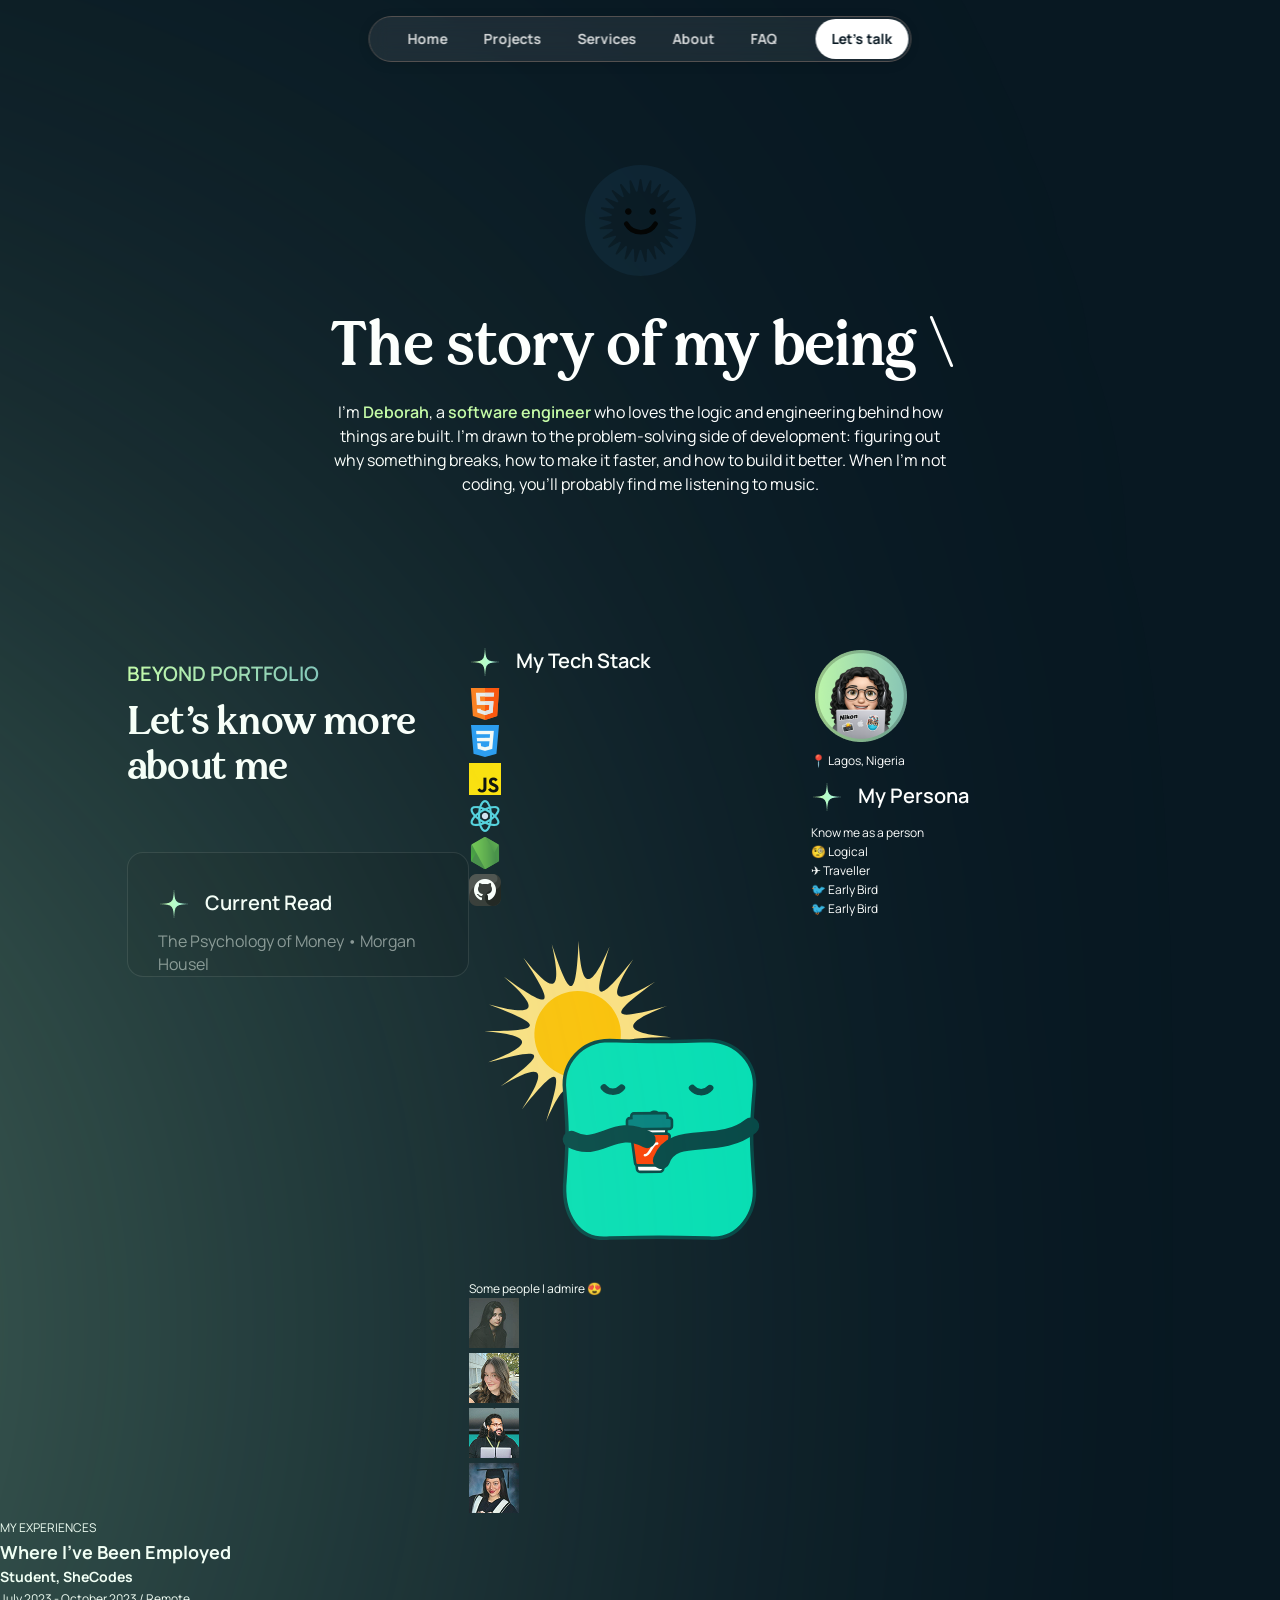
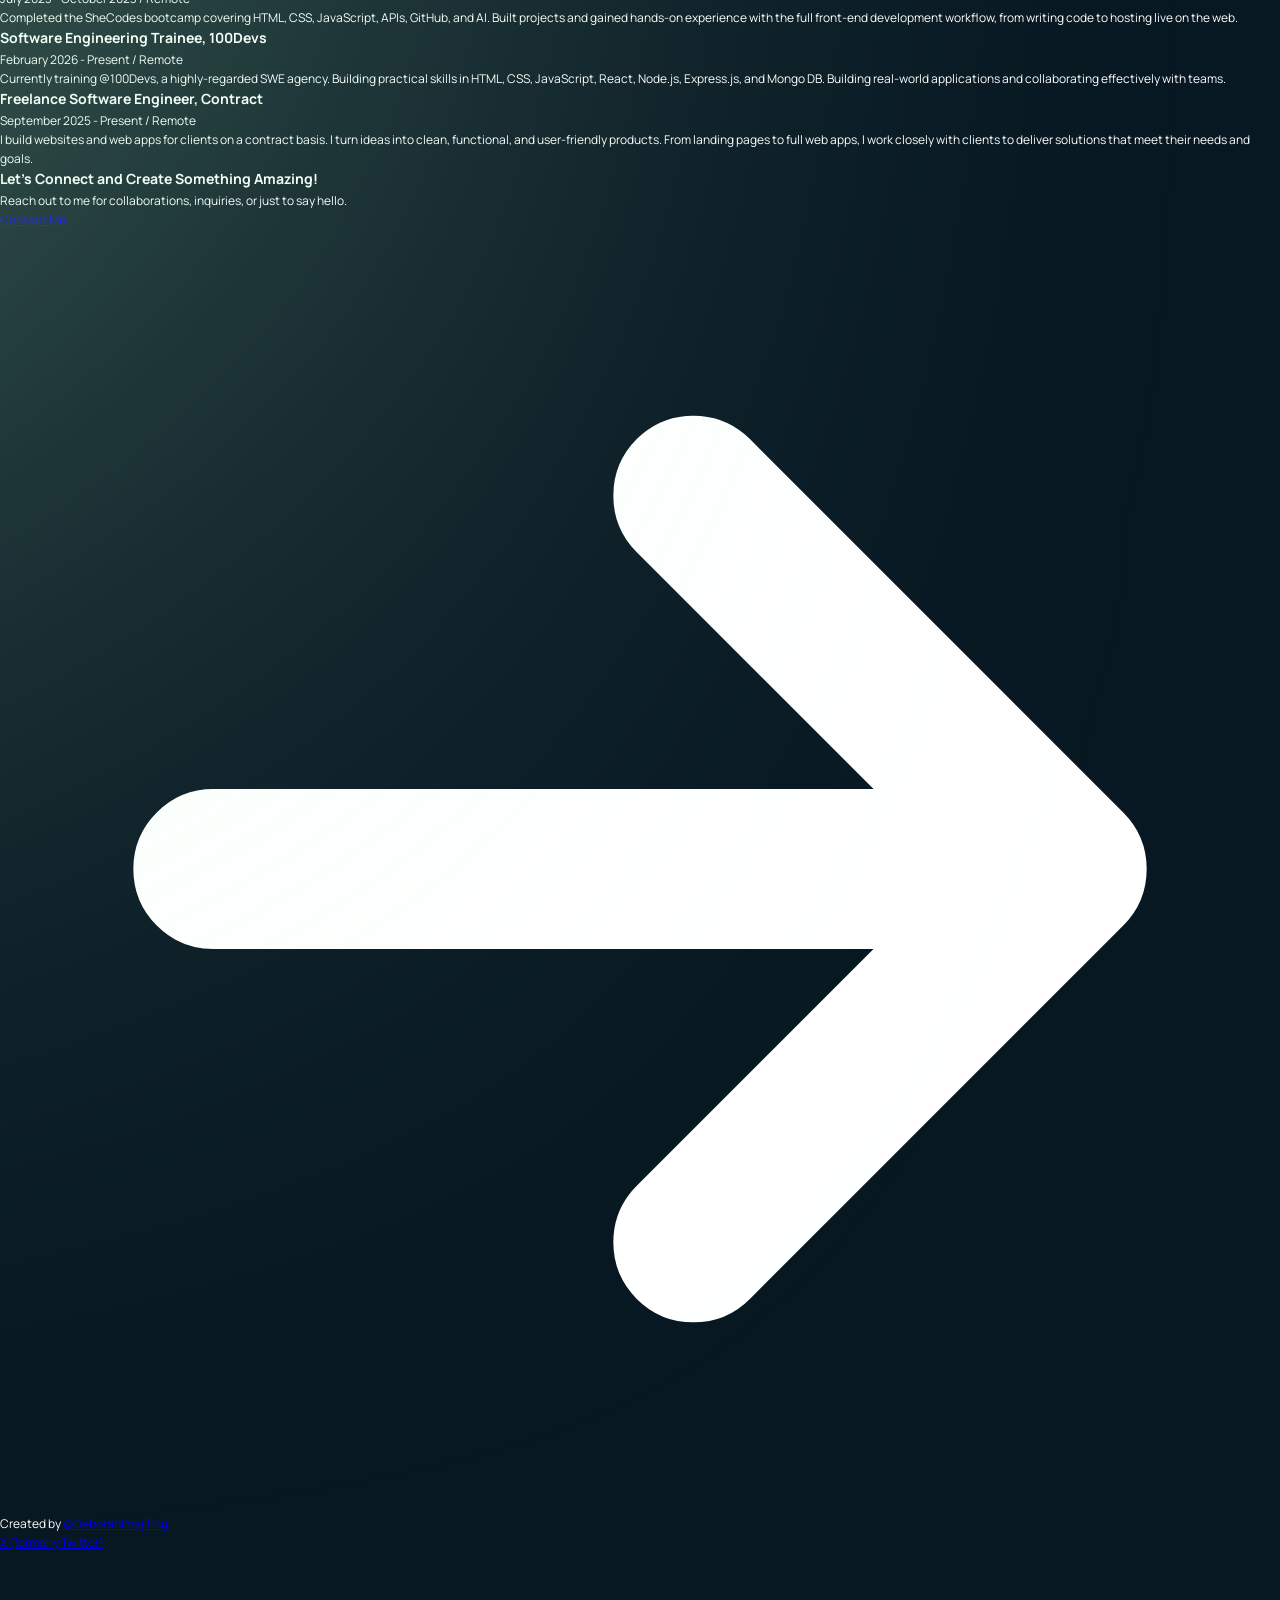
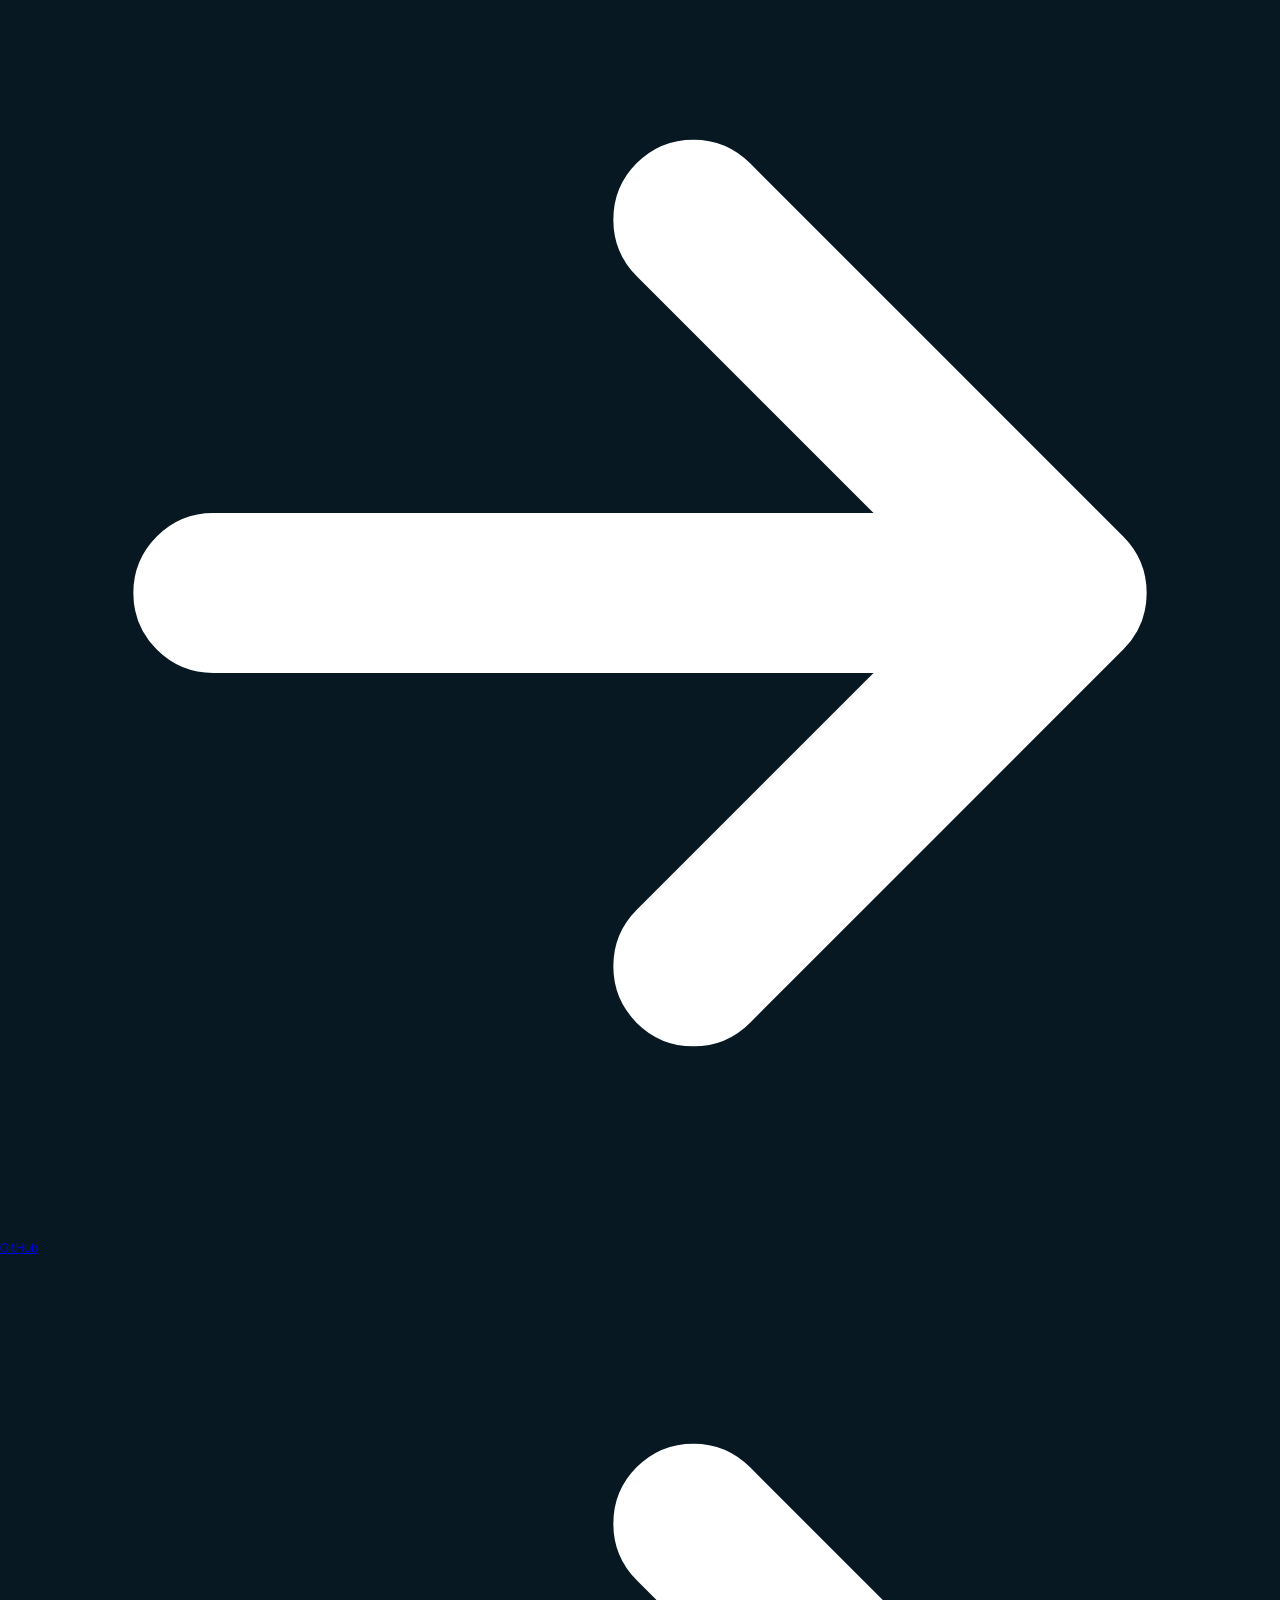
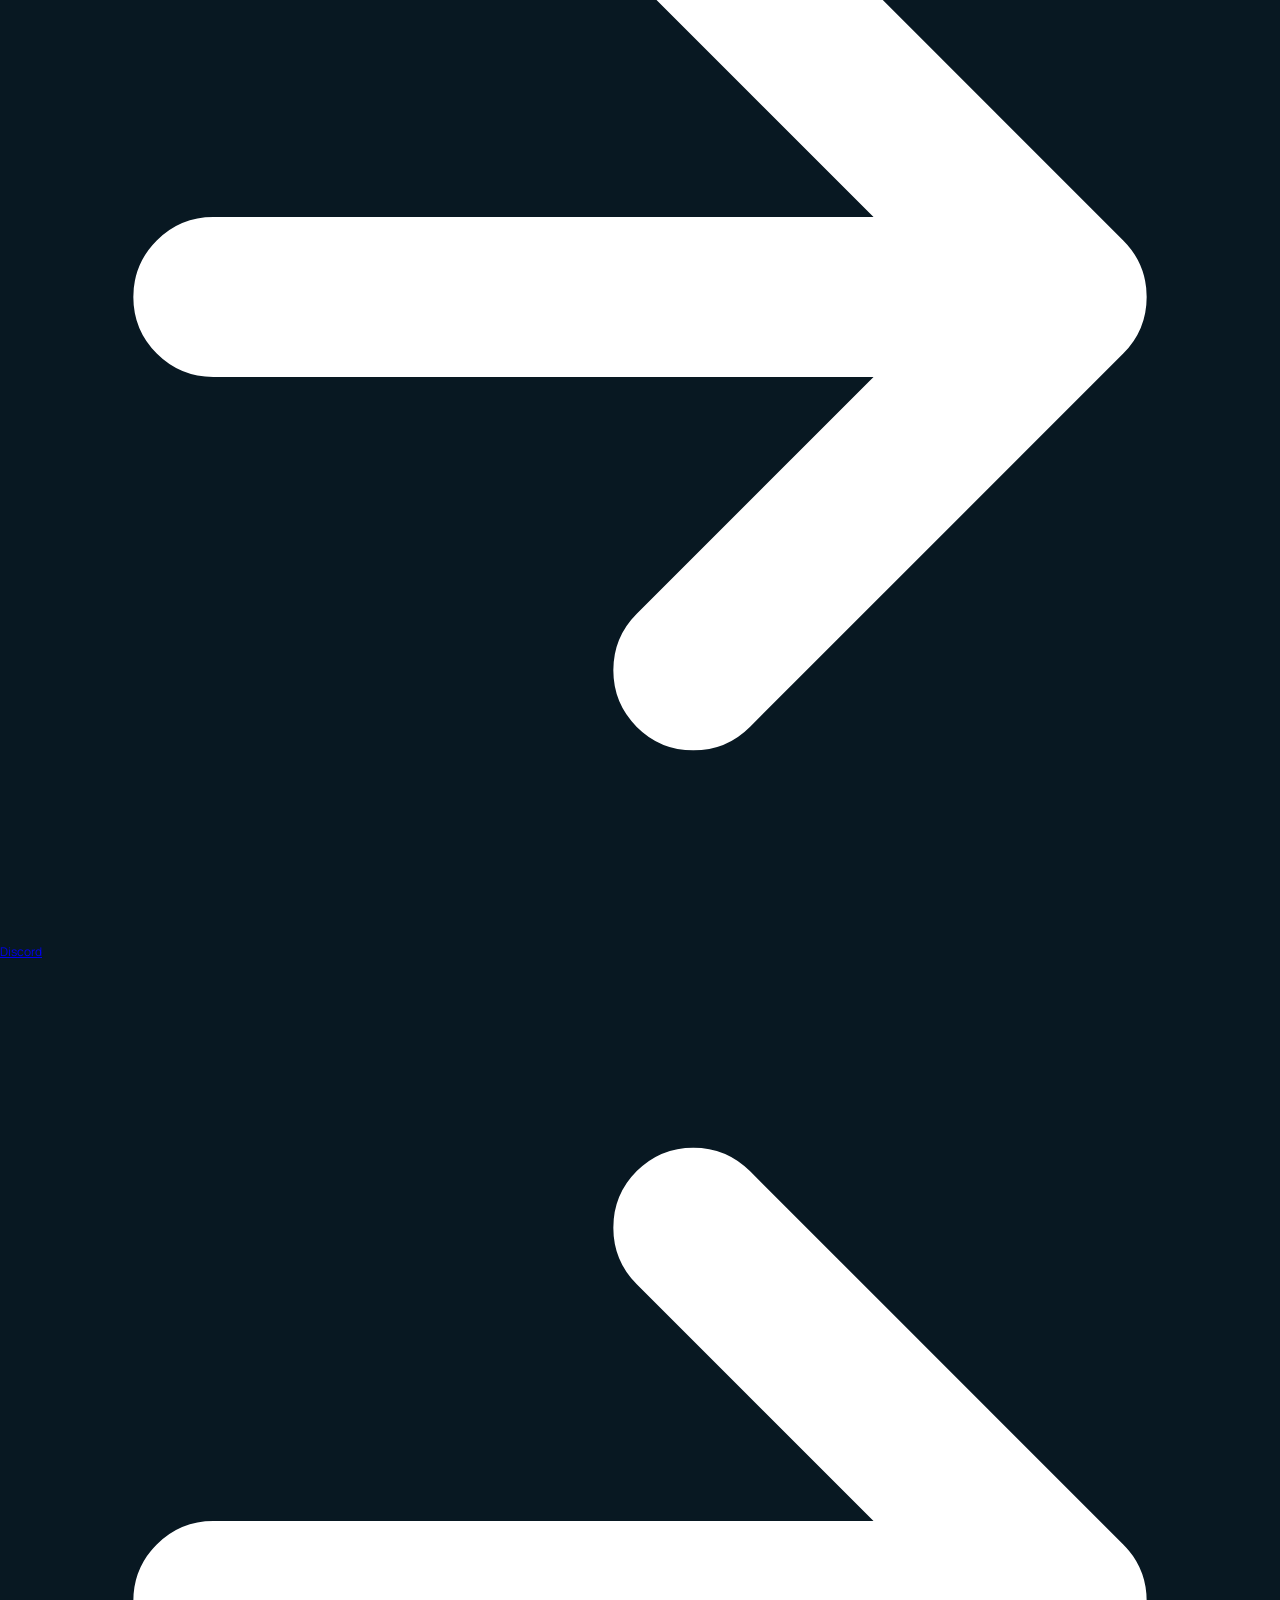
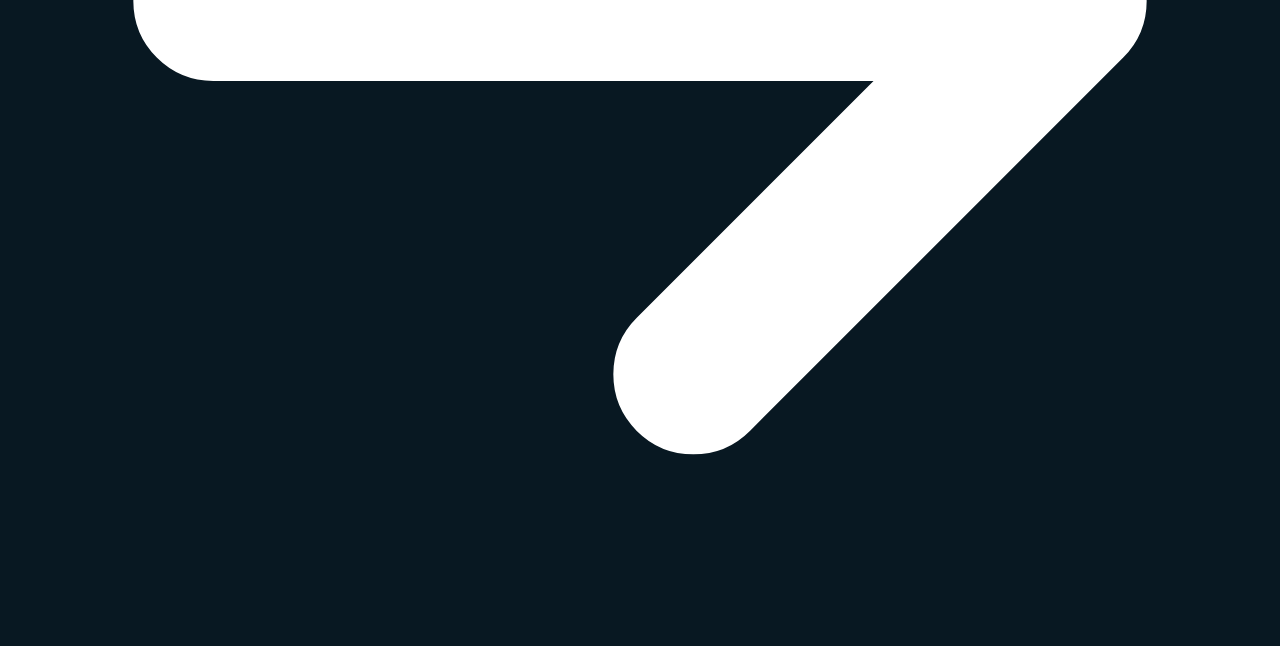
==== commit 96461258: "Wrote CSS for bento book" ====
--- a/about.html
+++ b/about.html
@@ -85,34 +85,17 @@
                         <h4>Current Read</h4>
                     </div>
 
-                    <p>The Psychology of Money • Morgan Housel</p>
+                    <p class="bento-box-sub">The Psychology of Money • Morgan Housel</p>
 
                     <img src="https://framerusercontent.com/images/334tzHKFGARDT4QBa2FOvEP58Jw.png?scale-down-to=512"
-                        alt="The Psychology of Money book">
+                        alt="The Psychology of Money book" class="bento-book-image">
                 </div>
             </div>
 
             <div class="bento-row">
                 <div class="tech-stack-box">
-                    <div class="tech-stack-header">
-                        <svg height="200px" width="200px" version="1.1" id="_x32_" xmlns="http://www.w3.org/2000/svg"
-                            xmlns:xlink="http://www.w3.org/1999/xlink" viewBox="0 0 512 512" xml:space="preserve"
-                            fill="#c6fca6">
-                            <g id="SVGRepo_bgCarrier" stroke-width="0"></g>
-                            <g id="SVGRepo_tracerCarrier" stroke-linecap="round" stroke-linejoin="round"></g>
-                            <g id="SVGRepo_iconCarrier">
-                                <style type="text/css">
-                                    .st0 {
-                                        fill: #c6fca6;
-                                    }
-                                </style>
-                                <g>
-                                    <path class="st0"
-                                        d="M431.684,252.936c-40.578-32.779-150.62-185.32-171.561-247.398C258.899,1.913,257.845,0,255.988,0 c-1.832,0-2.894,1.913-4.11,5.538C230.92,67.616,120.894,220.157,80.308,252.936c-1.053,0.843-1.946,2.44-1.946,3.064 c0,0.624,0.893,2.222,1.946,3.057c40.586,32.778,150.612,185.319,171.57,247.406c1.216,3.624,2.278,5.537,4.11,5.537 c1.857,0,2.911-1.913,4.135-5.537c20.941-62.087,130.983-214.628,171.561-247.406c1.046-0.835,1.954-2.432,1.954-3.057 C433.638,255.376,432.73,253.778,431.684,252.936z">
-                                    </path>
-                                </g>
-                            </g>
-                        </svg>
+                    <div class="bento-box-header">
+                        <img src="assets/about/header-star.png" alt="Green blue gradient star">
 
                         <h4>My Tech Stack</h4>
                     </div>
@@ -342,25 +325,8 @@
                 </div>
 
                 <div class="bento-persona-box">
-                    <div class="persona-header">
-                        <svg height="200px" width="200px" version="1.1" id="_x32_" xmlns="http://www.w3.org/2000/svg"
-                            xmlns:xlink="http://www.w3.org/1999/xlink" viewBox="0 0 512 512" xml:space="preserve"
-                            fill="#c6fca6">
-                            <g id="SVGRepo_bgCarrier" stroke-width="0"></g>
-                            <g id="SVGRepo_tracerCarrier" stroke-linecap="round" stroke-linejoin="round"></g>
-                            <g id="SVGRepo_iconCarrier">
-                                <style type="text/css">
-                                    .st0 {
-                                        fill: #c6fca6;
-                                    }
-                                </style>
-                                <g>
-                                    <path class="st0"
-                                        d="M431.684,252.936c-40.578-32.779-150.62-185.32-171.561-247.398C258.899,1.913,257.845,0,255.988,0 c-1.832,0-2.894,1.913-4.11,5.538C230.92,67.616,120.894,220.157,80.308,252.936c-1.053,0.843-1.946,2.44-1.946,3.064 c0,0.624,0.893,2.222,1.946,3.057c40.586,32.778,150.612,185.319,171.57,247.406c1.216,3.624,2.278,5.537,4.11,5.537 c1.857,0,2.911-1.913,4.135-5.537c20.941-62.087,130.983-214.628,171.561-247.406c1.046-0.835,1.954-2.432,1.954-3.057 C433.638,255.376,432.73,253.778,431.684,252.936z">
-                                    </path>
-                                </g>
-                            </g>
-                        </svg>
+                    <div class="bento-box-header">
+                        <img src="assets/about/header-star.png" alt="Green blue gradient star">
 
                         <h4>My Persona</h4>
                     </div>
--- a/css/about.css
+++ b/css/about.css
@@ -308,14 +308,34 @@
     border: 1px solid rgba(255, 255, 255, 0.1);
     border-radius: 16px;
     margin: 50px 0 0 0;
-}
-
-.bento-book-header {
-    display: flex;
-}
-
-.bento-book-header svg {
-    width: 32px;
+    overflow: hidden;
+    padding: 35px 30px 0 30px;
+    position: relative;
+}
+
+.bento-box-header {
+    display: flex;
+    gap: 15px;
+    margin-bottom: 10px;
+}
+
+.bento-box-header h4 {
+    font-size: 1.25rem;
+    font-weight: 600;
+    line-height: 1.903rem;
+}
+
+.bento-box-sub {
+    color: rgba(255, 255, 255, 0.5);
+    font-size: 1rem;
+    font-weight: 400;
+    line-height: 1.428rem;
+}
+
+.bento-book-image {
+    bottom: -109px;
+    position: absolute;
+    width: 170px;
 }
 
 
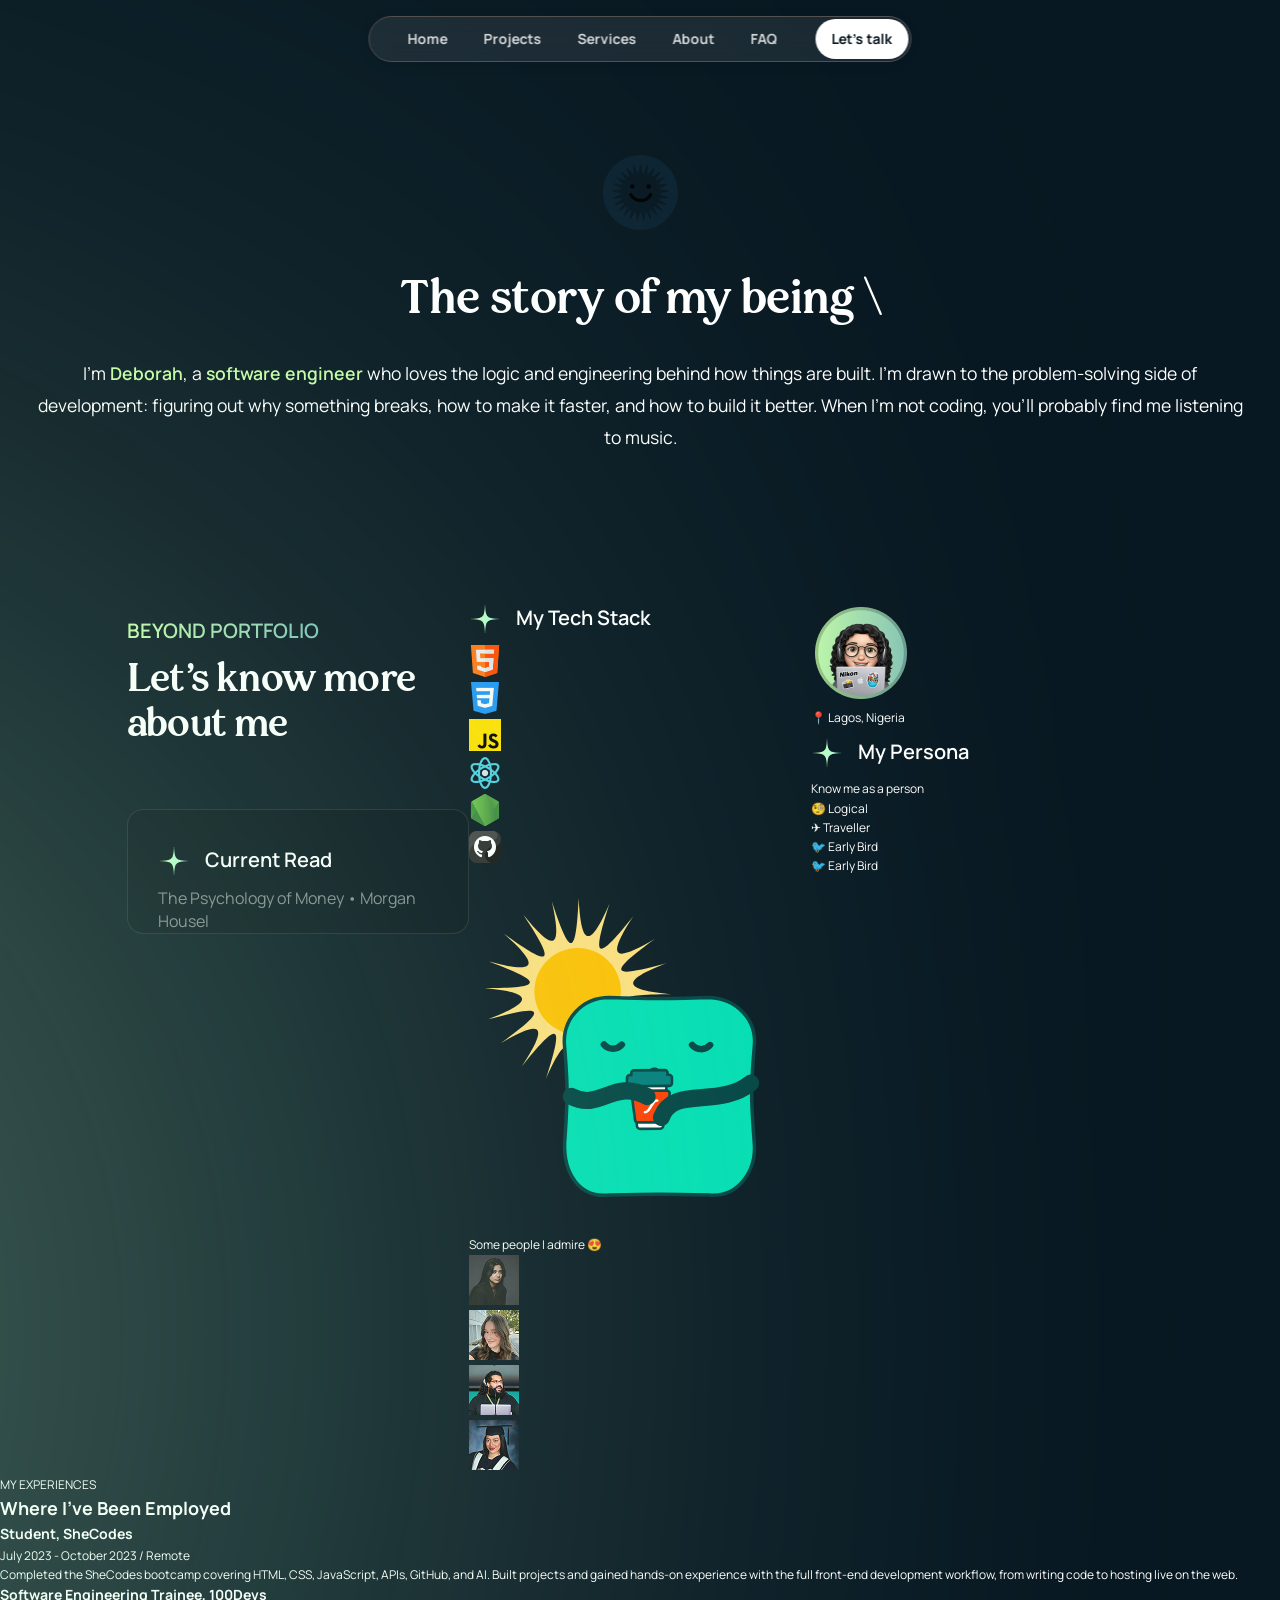
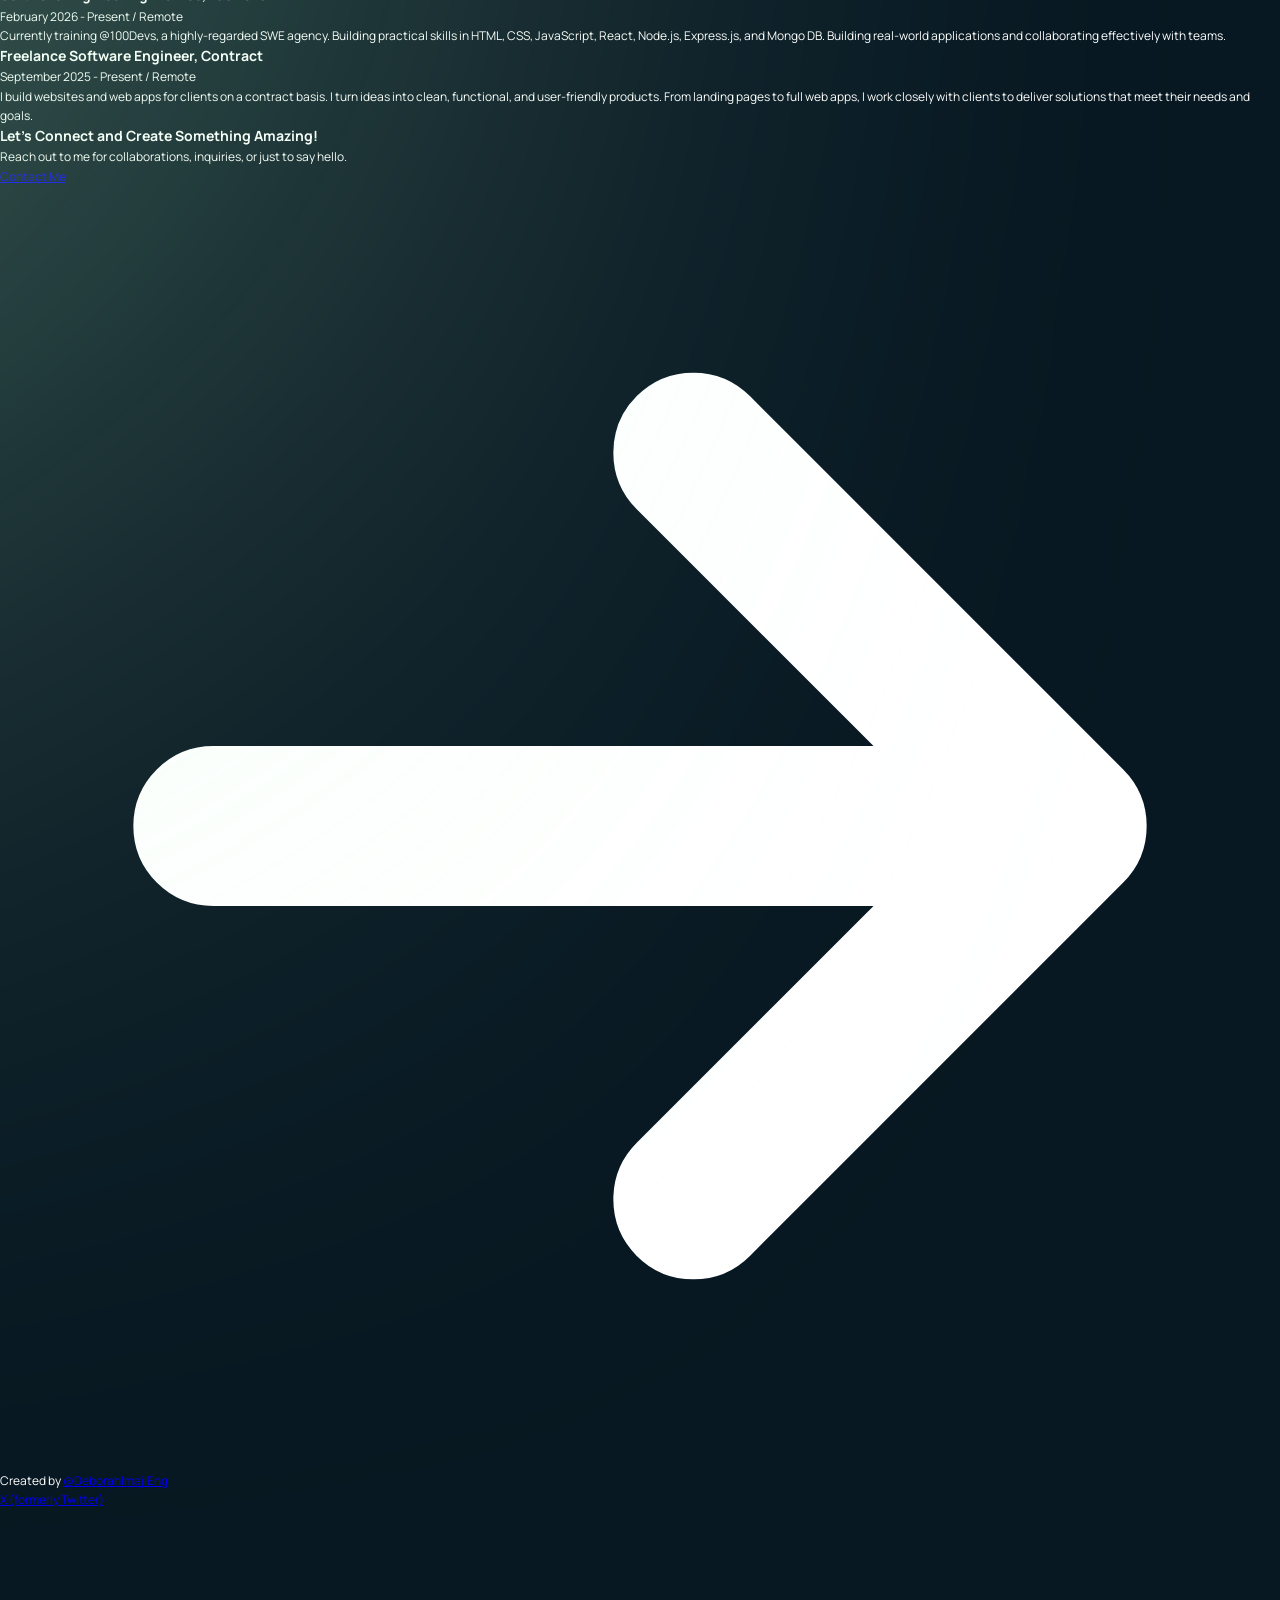
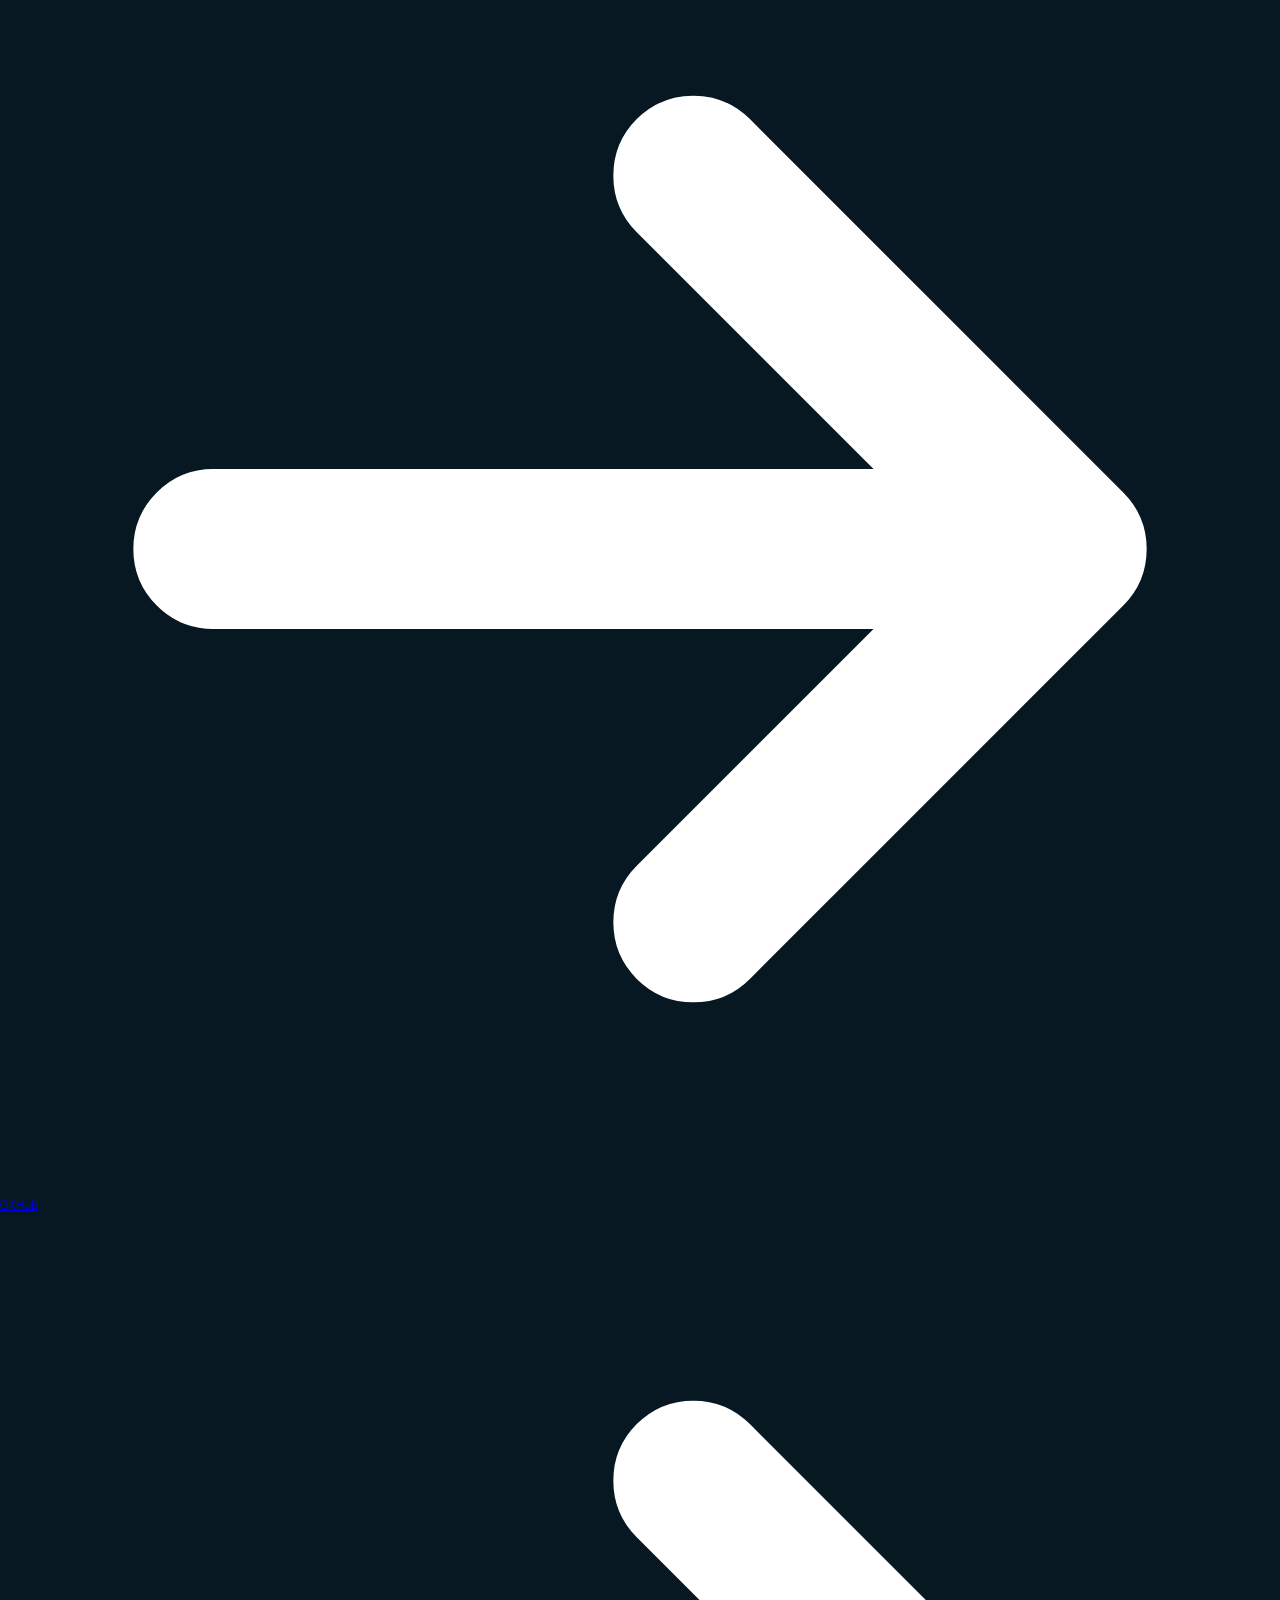
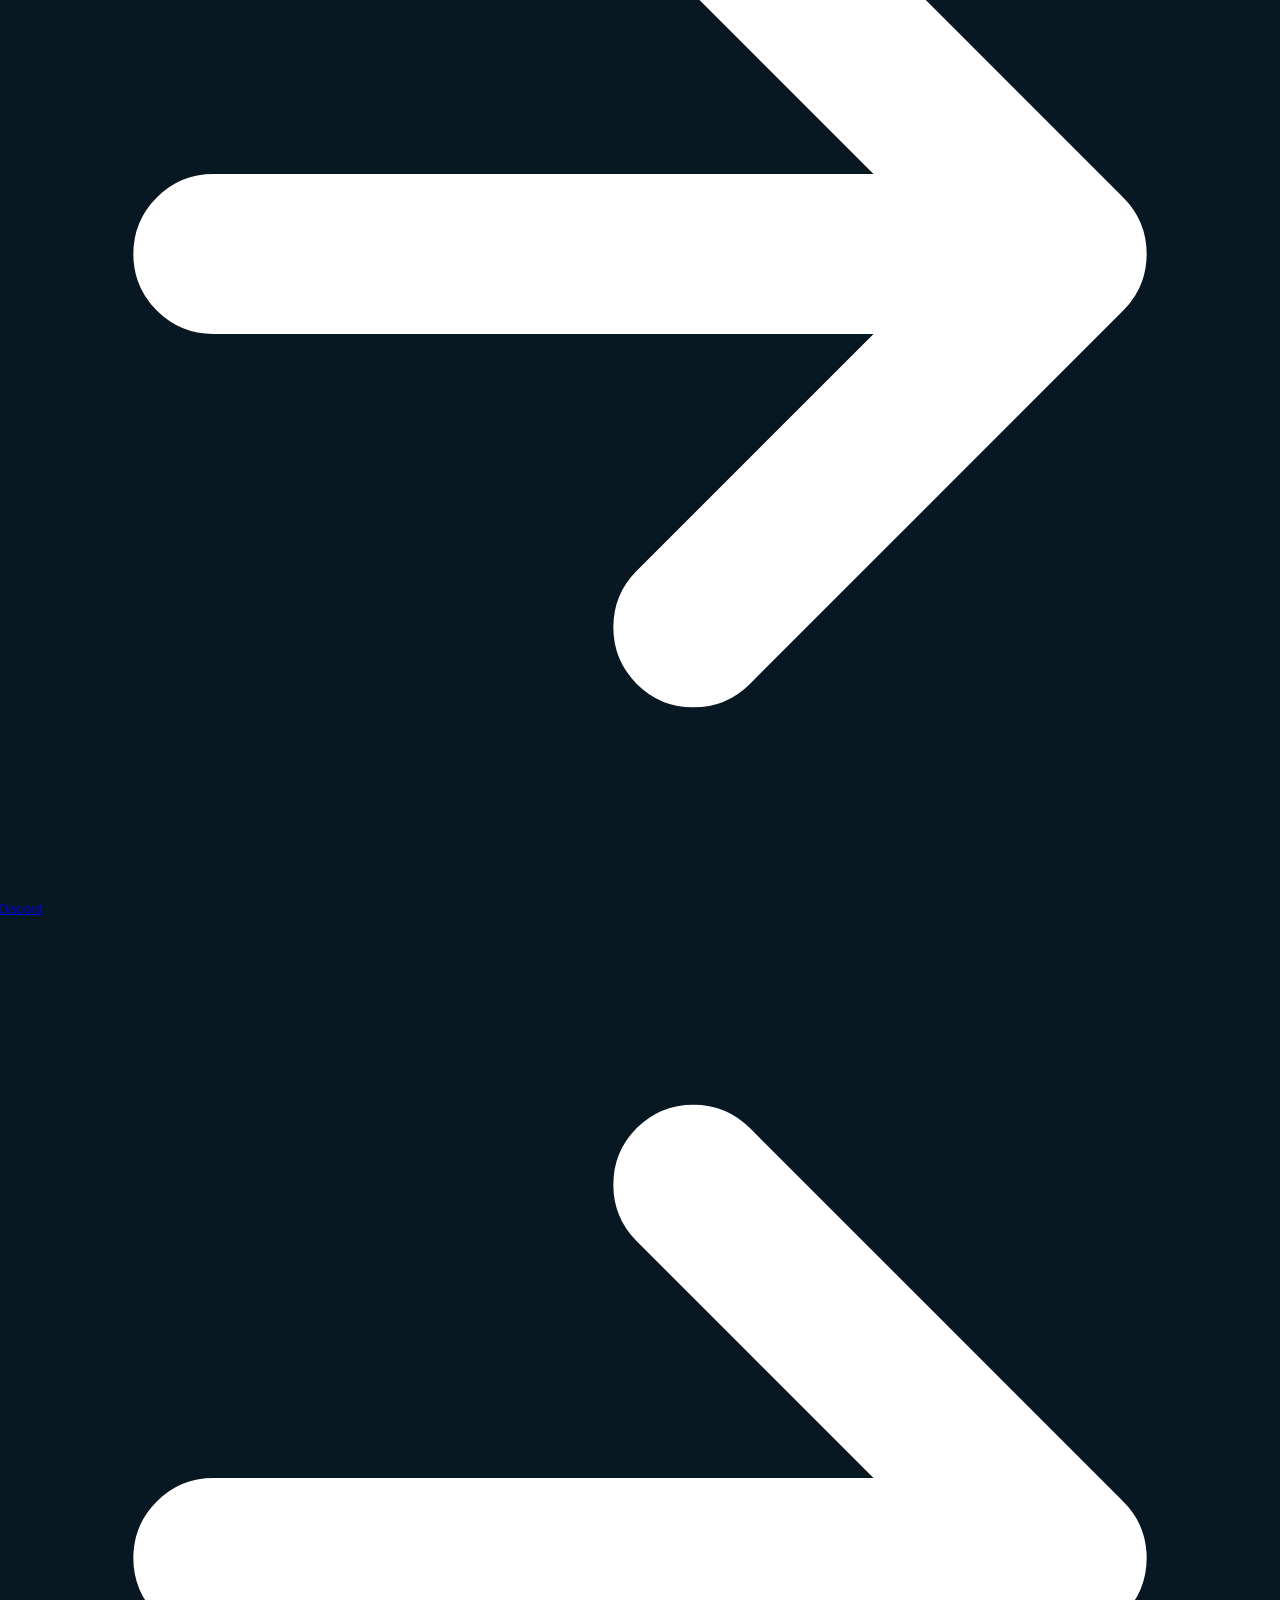
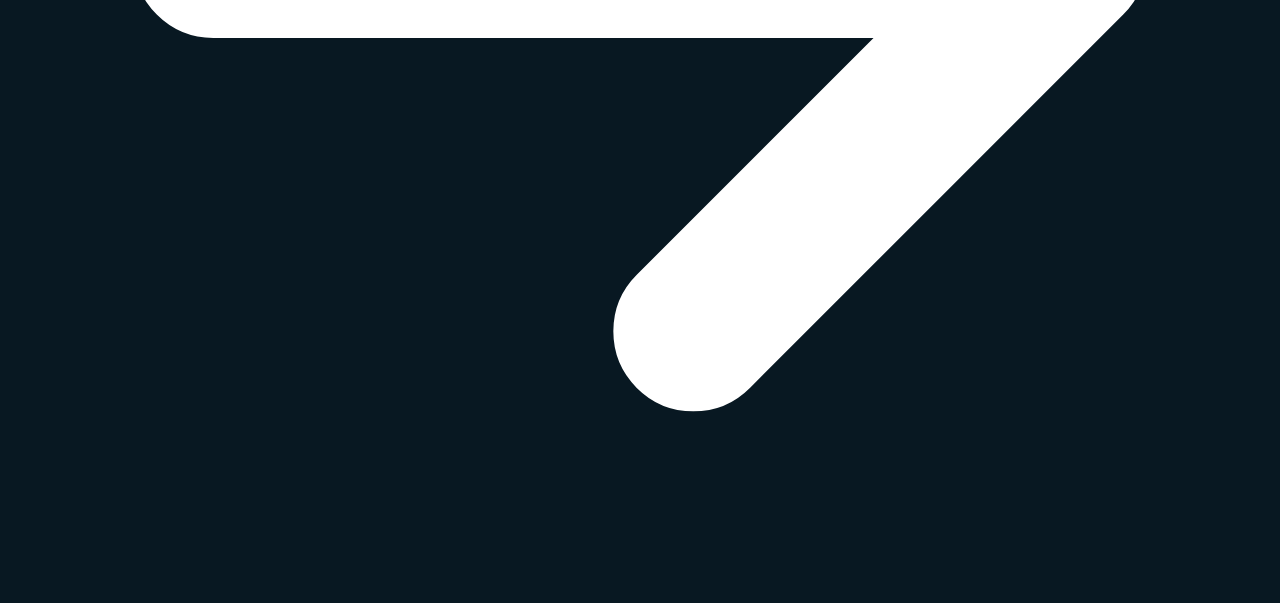
==== commit 9a870742: "Added ellipse to bento book" ====
--- a/about.html
+++ b/about.html
@@ -89,6 +89,8 @@
 
                     <img src="https://framerusercontent.com/images/334tzHKFGARDT4QBa2FOvEP58Jw.png?scale-down-to=512"
                         alt="The Psychology of Money book" class="bento-book-image">
+                        
+                    <div class="bento-book-ellipse"></div>
                 </div>
             </div>
 
--- a/css/about.css
+++ b/css/about.css
@@ -219,7 +219,7 @@
     align-items: center;
     display: flex;
     flex-direction: column;
-    padding: 160px 0 150px 0;
+    padding: 150px 35px 150px 35px;
     text-align: center;
 }
 
@@ -227,7 +227,7 @@
     background-image: url('https://framerusercontent.com/images/4txlgamDdUpTjITzNlNHJP7Z8A.png');
     background-position: center;
     border-radius: 50%;
-    margin: 0 0 20px 0;
+    margin: 0 0 40px 0;
     padding: 5px;
 }
 
@@ -235,23 +235,25 @@
     background-image: url("data:image/svg+xml;utf8,%3Csvg%20xmlns%3D%22http%3A%2F%2Fwww.w3.org%2F2000%2Fsvg%22%20xmlns%3Axlink%3D%22http%3A%2F%2Fwww.w3.org%2F1999%2Fxlink%22%20viewBox%3D%220%200%20111%20111%22%3E%3Cpath%20d%3D%22M%2055.5%200%20C%2086.152%200%20111%2024.848%20111%2055.5%20C%20111%2086.152%2086.152%20111%2055.5%20111%20C%2024.848%20111%200%2086.152%200%2055.5%20C%200%2024.848%2024.848%200%2055.5%200%20Z%20M%2054.591%2014.744%20L%2052.65%2026.011%20C%2052.495%2026.909%2051.273%2027.064%2050.901%2026.233%20L%2046.224%2015.803%20C%2045.8%2014.857%2044.381%2015.222%2044.464%2016.256%20L%2045.381%2027.653%20C%2045.454%2028.561%2044.309%2029.015%2043.741%2028.303%20L%2036.623%2019.367%20C%2035.977%2018.556%2034.693%2019.263%2035.03%2020.244%20L%2038.747%2031.054%20C%2039.043%2031.916%2038.047%2032.641%2037.32%2032.093%20L%2028.207%2025.211%20C%2027.381%2024.586%2026.313%2025.591%2026.883%2026.457%20L%2033.166%2036.002%20C%2033.666%2036.762%2032.881%2037.713%2032.041%2037.363%20L%2021.507%2032.968%20C%2020.551%2032.569%2019.766%2033.808%2020.533%2034.505%20L%2028.988%2042.184%20C%2029.662%2042.796%2029.138%2043.913%2028.237%2043.782%20L%2016.943%2042.151%20C%2015.918%2042.002%2015.465%2043.398%2016.381%2043.882%20L%2026.476%2049.214%20C%2027.28%2049.639%2027.049%2050.851%2026.145%2050.95%20L%2014.8%2052.183%20C%2013.771%2052.295%2013.679%2053.759%2014.686%2054%20L%2025.788%2056.648%20C%2026.673%2056.859%2026.75%2058.091%2025.898%2058.412%20L%2015.216%2062.433%20C%2014.247%2062.798%2014.522%2064.24%2015.557%2064.222%20L%2026.966%2064.021%20C%2027.876%2064.005%2028.256%2065.178%2027.511%2065.701%20L%2018.163%2072.258%20C%2017.315%2072.853%2017.939%2074.181%2018.937%2073.905%20L%2029.938%2070.868%20C%2030.815%2070.626%2031.475%2071.668%2030.883%2072.36%20L%2023.456%2081.04%20C%2022.782%2081.828%2023.716%2082.958%2024.614%2082.443%20L%2034.516%2076.759%20C%2035.305%2076.306%2036.203%2077.151%2035.801%2077.969%20L%2030.762%2088.227%20C%2030.305%2089.158%2031.49%2090.02%2032.232%2089.297%20L%2040.412%2081.326%20C%2041.064%2080.69%2042.144%2081.285%2041.957%2082.177%20L%2039.622%2093.368%20C%2039.411%2094.384%2040.773%2094.924%2041.312%2094.039%20L%2047.256%2084.279%20C%2047.73%2083.501%2048.922%2083.807%2048.964%2084.718%20L%2049.481%2096.14%20C%2049.527%2097.176%2050.981%2097.36%2051.283%2096.368%20L%2054.618%2085.434%20C%2054.884%2084.562%2056.116%2084.562%2056.382%2085.434%20L%2059.717%2096.368%20C%2060.019%2097.36%2061.473%2097.176%2061.519%2096.14%20L%2062.036%2084.718%20C%2062.077%2083.807%2063.27%2083.501%2063.744%2084.279%20L%2069.689%2094.039%20C%2070.227%2094.924%2071.59%2094.384%2071.378%2093.368%20L%2069.043%2082.177%20C%2068.857%2081.285%2069.936%2080.69%2070.588%2081.326%20L%2078.769%2089.297%20C%2079.511%2090.02%2080.696%2089.158%2080.238%2088.227%20L%2075.199%2077.969%20C%2074.797%2077.151%2075.695%2076.306%2076.485%2076.759%20L%2086.386%2082.442%20C%2087.285%2082.958%2088.219%2081.827%2087.545%2081.04%20L%2080.118%2072.359%20C%2079.526%2071.667%2080.185%2070.625%2081.063%2070.867%20L%2092.064%2073.905%20C%2093.062%2074.18%2093.685%2072.853%2092.838%2072.258%20L%2083.489%2065.701%20C%2082.744%2065.178%2083.124%2064.004%2084.034%2064.02%20L%2095.443%2064.221%20C%2096.479%2064.239%2096.753%2062.798%2095.784%2062.433%20L%2085.102%2058.411%20C%2084.25%2058.091%2084.328%2056.859%2085.213%2056.648%20L%2096.314%2053.999%20C%2097.321%2053.759%2097.229%2052.294%2096.2%2052.182%20L%2084.855%2050.949%20C%2083.951%2050.85%2083.72%2049.638%2084.524%2049.214%20L%2094.619%2043.882%20C%2095.535%2043.398%2095.082%2042.002%2094.057%2042.151%20L%2082.763%2043.782%20C%2081.863%2043.913%2081.338%2042.796%2082.012%2042.184%20L%2090.467%2034.505%20C%2091.234%2033.808%2090.449%2032.569%2089.493%2032.967%20L%2078.959%2037.363%20C%2078.119%2037.713%2077.334%2036.762%2077.834%2036.001%20L%2084.117%2026.457%20C%2084.687%2025.591%2083.619%2024.586%2082.793%2025.211%20L%2073.68%2032.092%20C%2072.953%2032.641%2071.957%2031.916%2072.253%2031.054%20L%2075.97%2020.244%20C%2076.307%2019.263%2075.023%2018.556%2074.377%2019.367%20L%2067.259%2028.303%20C%2066.691%2029.015%2065.546%2028.561%2065.619%2027.653%20L%2066.536%2016.256%20C%2066.619%2015.222%2065.2%2014.857%2064.776%2015.803%20L%2060.099%2026.233%20C%2059.727%2027.064%2058.505%2026.909%2058.35%2026.011%20L%2056.409%2014.744%20C%2056.232%2013.722%2054.768%2013.722%2054.591%2014.744%20Z%22%20fill%3D%22hsl(204%2C%2061%25%2C%2012%25)%22%3E%3C%2Fpath%3E%3Cg%20transform%3D%22translate(40.052%2043.222)%22%20id%3D%22ss3656753622_2%22%3E%3Cpath%20d%3D%22M%201.22%2015.504%20L%201.22%2015.504%20C%207.678%2026.851%2024.032%2026.851%2030.49%2015.504%20L%2030.49%2015.504%22%20fill%3D%22transparent%22%20stroke-width%3D%224.7%22%20stroke%3D%22hsl(0%2C%200%25%2C%200%25)%22%20stroke-linecap%3D%22round%22%20stroke-linejoin%3D%22round%22%3E%3C%2Fpath%3E%3Cpath%20d%3D%22M%203.252%20-0%20C%205.049%20-0%206.505%201.462%206.505%203.265%20C%206.505%205.068%205.049%206.53%203.252%206.53%20C%201.456%206.53%200%205.068%200%203.265%20C%200%201.462%201.456%20-0%203.252%20-0%20Z%22%20fill%3D%22%23000000%22%3E%3C%2Fpath%3E%3Cpath%20d%3D%22M%2027.645%20-0%20C%2029.441%20-0%2030.897%201.462%2030.897%203.265%20C%2030.897%205.068%2029.441%206.53%2027.645%206.53%20C%2025.848%206.53%2024.392%205.068%2024.392%203.265%20C%2024.392%201.462%2025.848%20-0%2027.645%20-0%20Z%22%20fill%3D%22%23000000%22%3E%3C%2Fpath%3E%3C%2Fg%3E%3C%2Fsvg%3E");
     background-repeat: no-repeat;
     background-size: 100% 100%;
-    height: 111px;
+    height: 75px;
     image-rendering: pixelated;
-    width: 111px;
+    width: 75px;
 }
 
 .main-header h1 {
     font-family: 'Pockota Medium';
-    font-size: 3.875rem;
+    font-size: 3rem;
     font-weight: 400;
     letter-spacing: -0.04rem;
+    line-height: 3.25rem;
+    margin-bottom: 30px;
 }
 
 .main-header p {
-    font-size: 1rem;
+    font-size: 1.1rem;
     font-weight: 400;
-    line-height: 24px;
-    width: 620px;
+    line-height: 32px;
+    /*width: 620px;*/
 }
 
 .main-header p span {
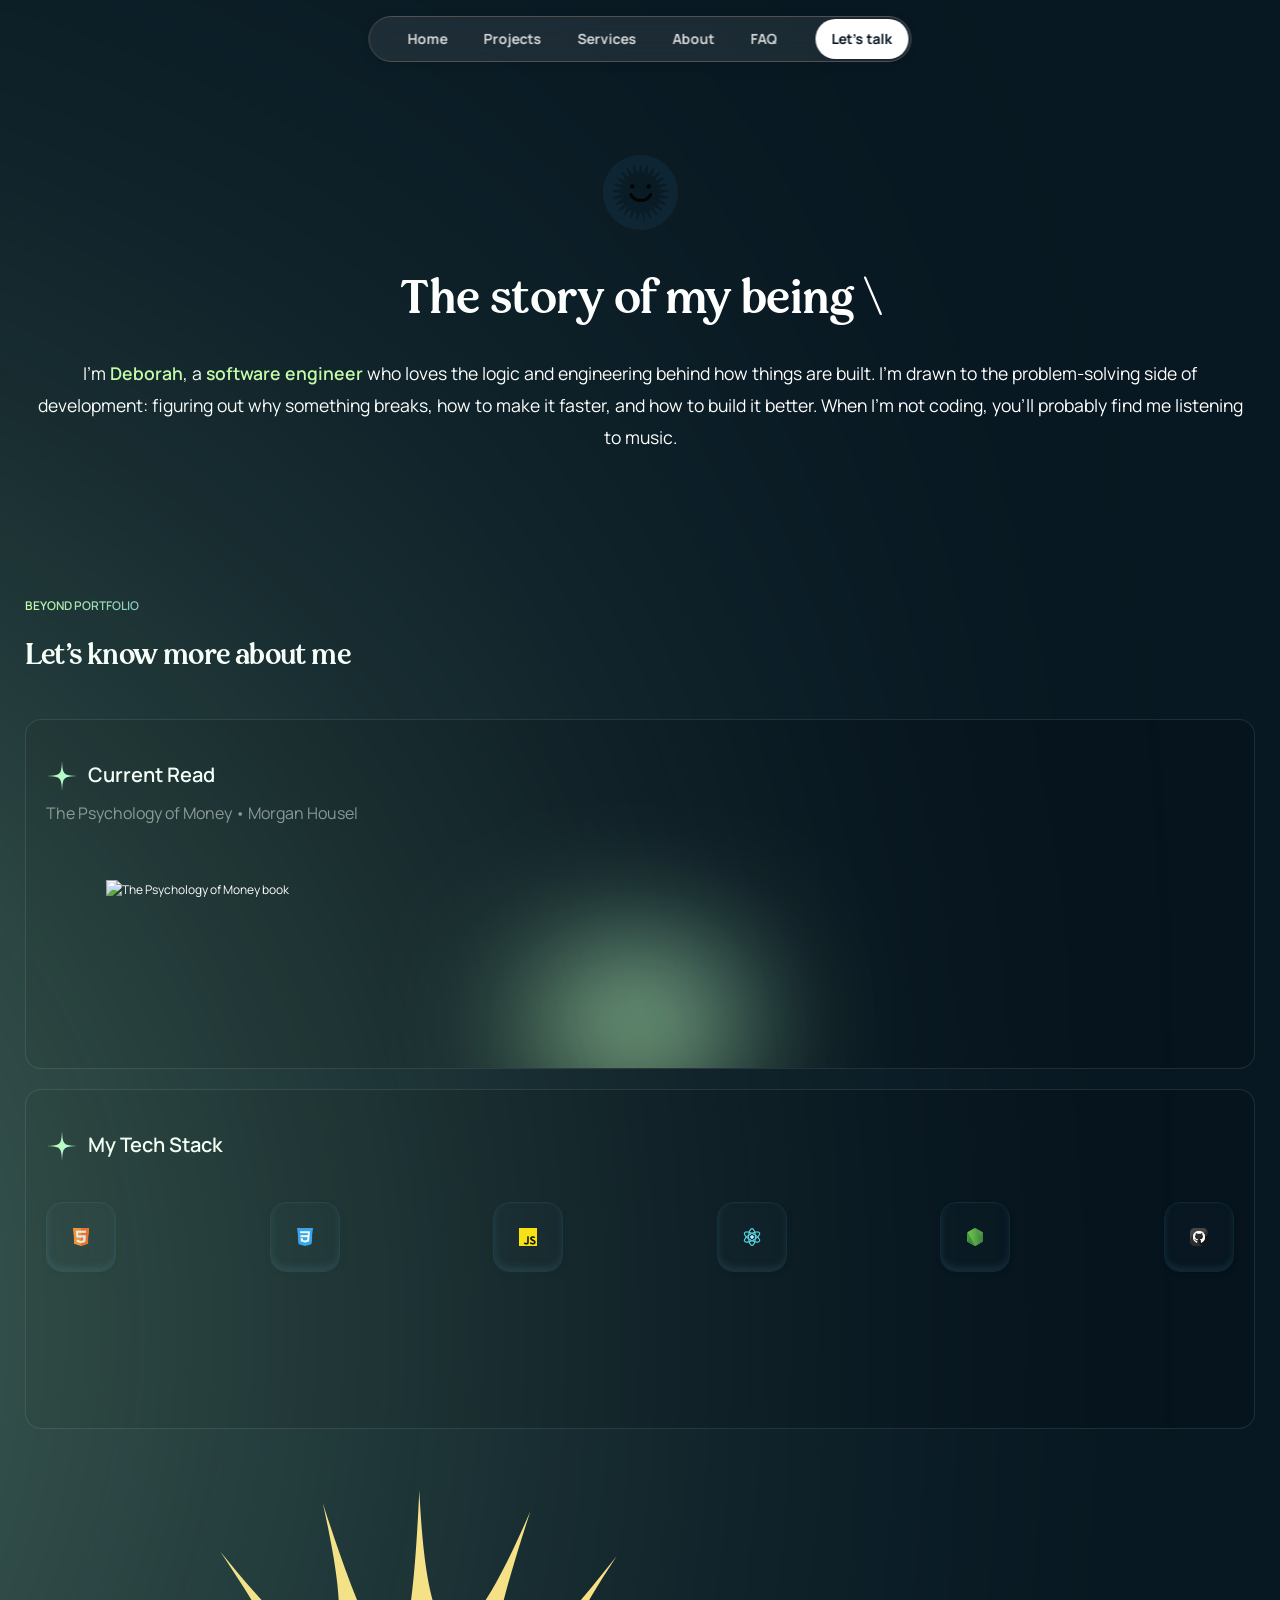
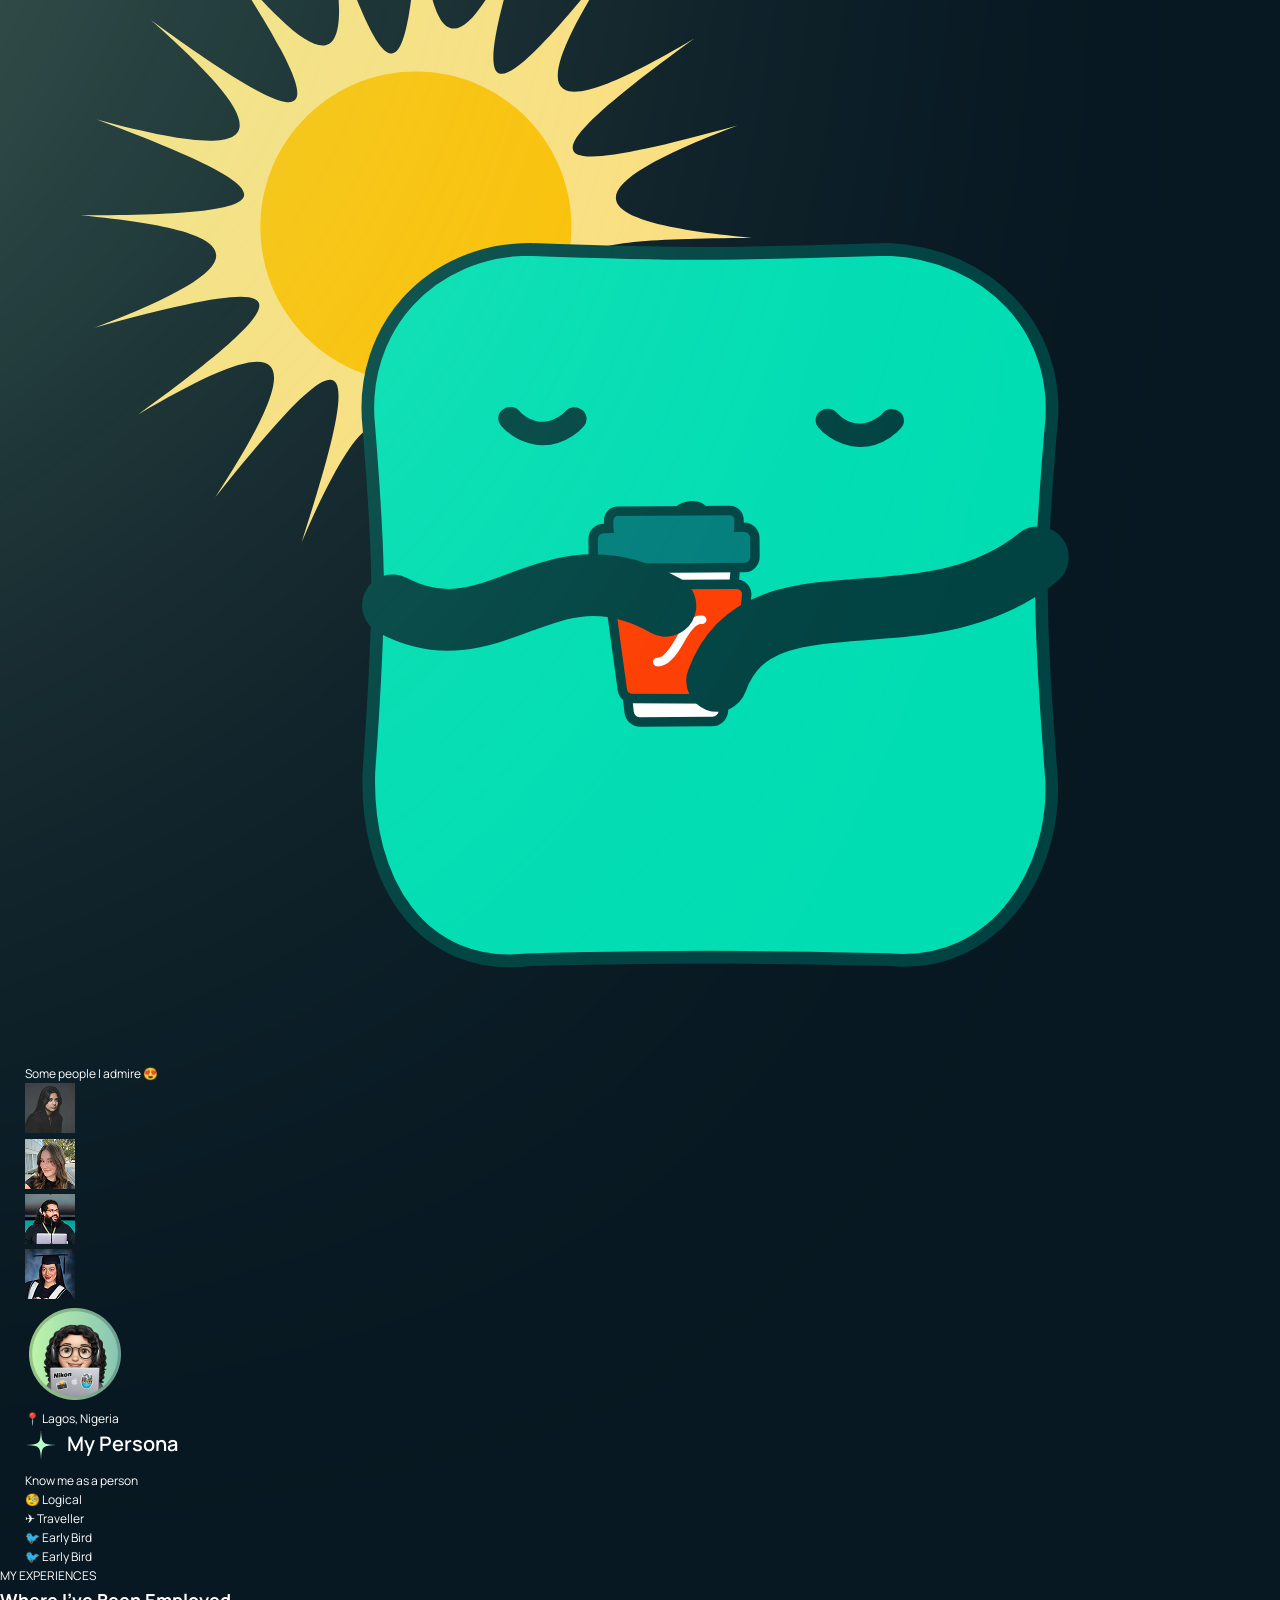
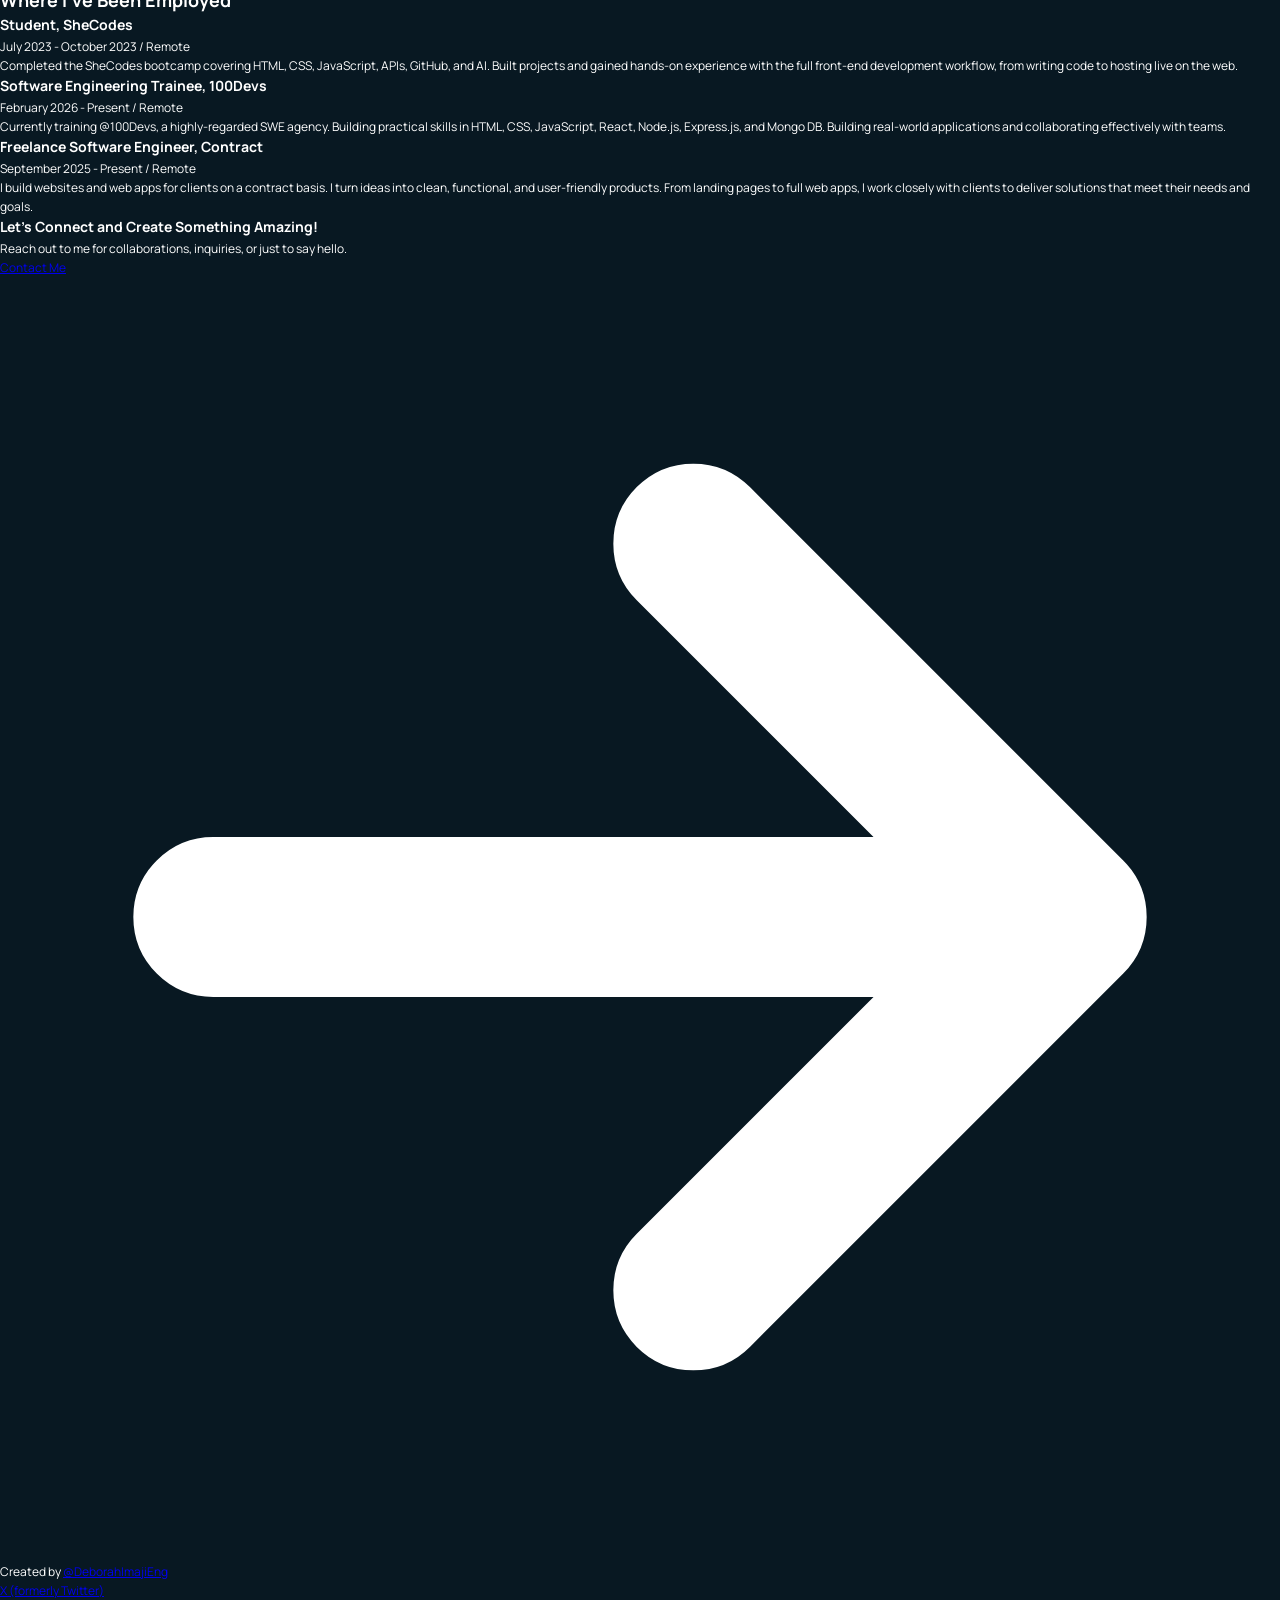
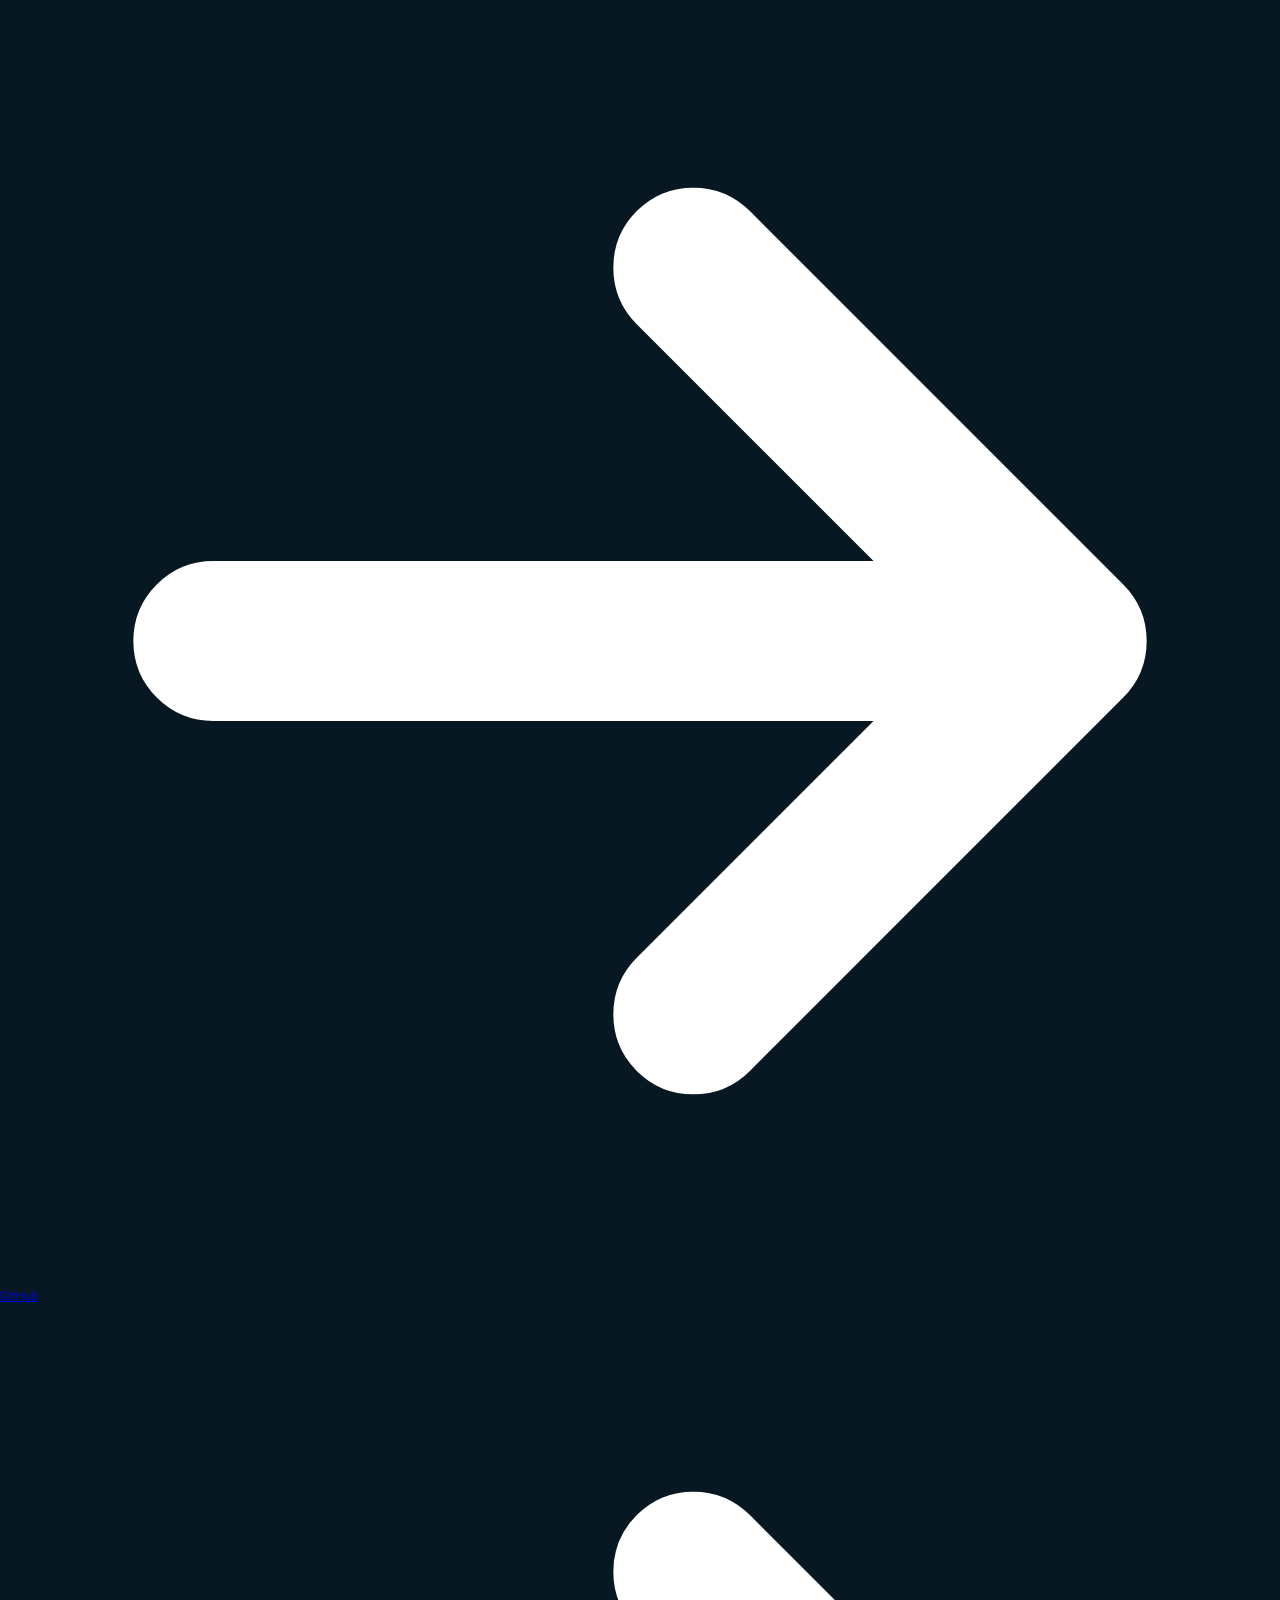
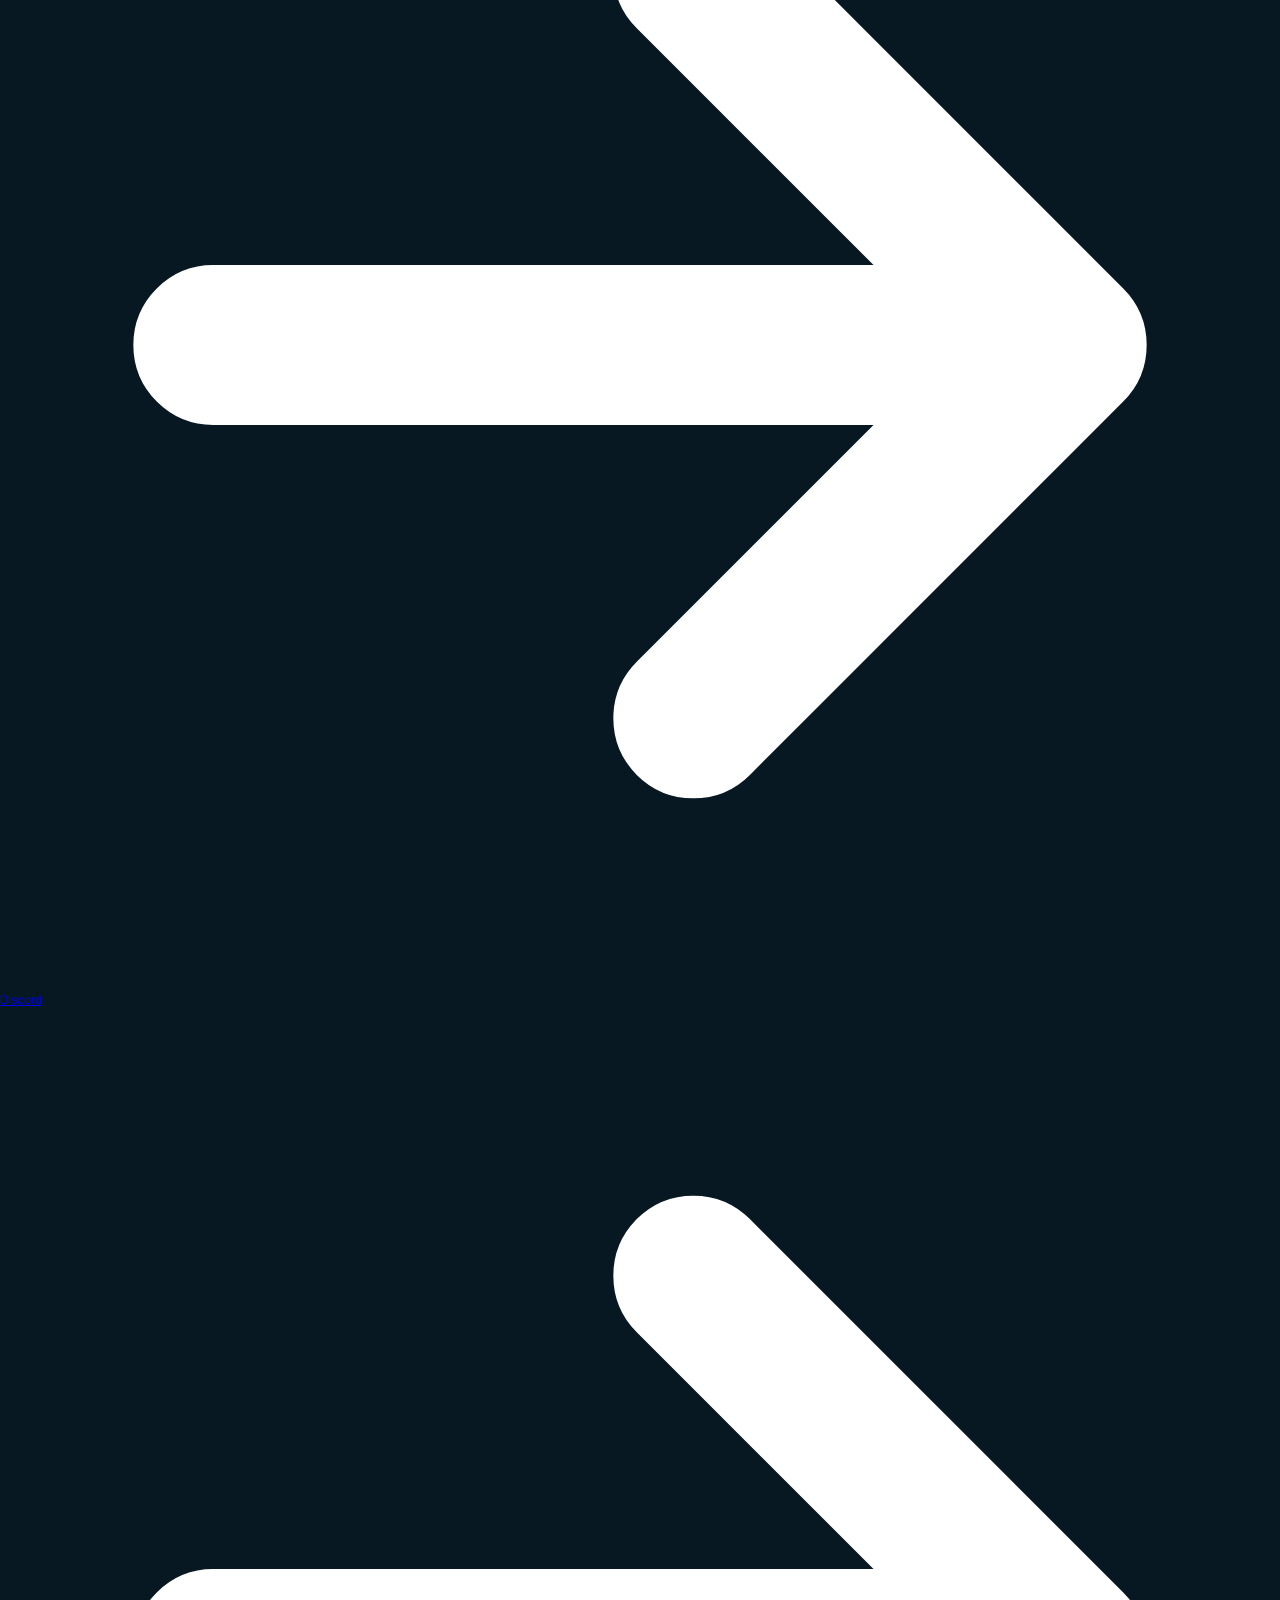
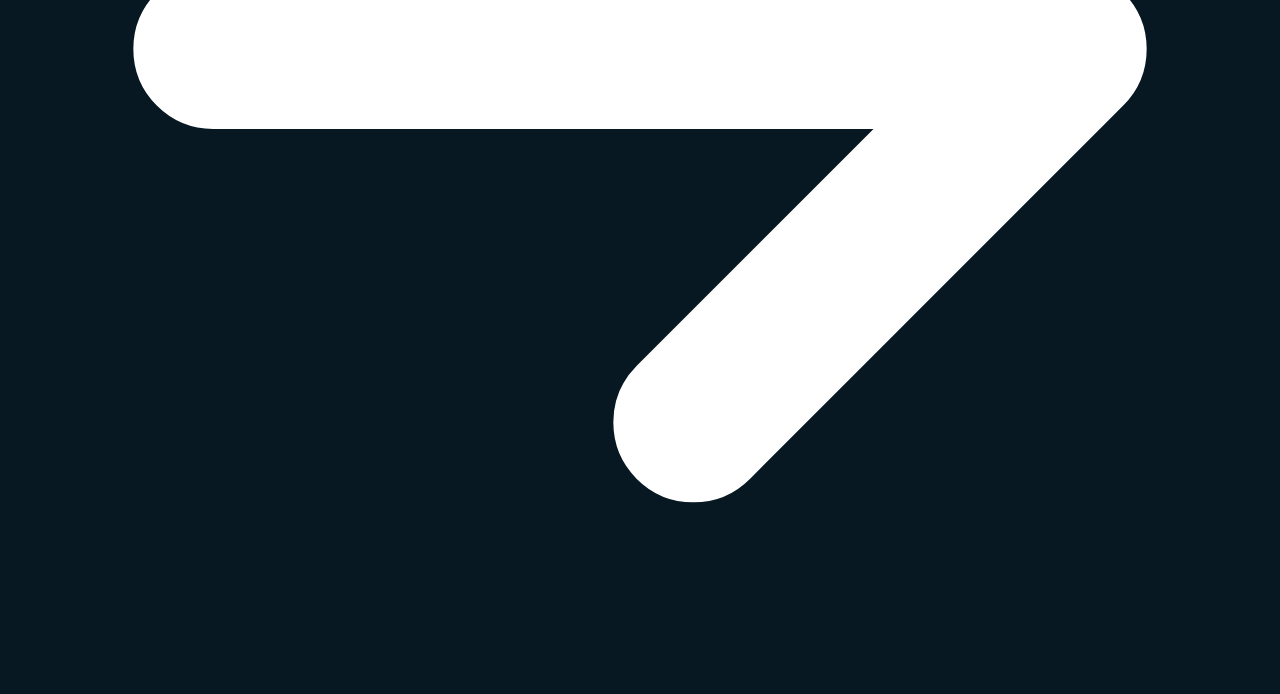
==== commit fb0b706b: "Wrote HTML for bento tech stack" ====
--- a/about.html
+++ b/about.html
@@ -96,6 +96,8 @@
 
             <div class="bento-row">
                 <div class="tech-stack-box">
+                  <div class="bento-tech-ellipse"></div>
+                  
                     <div class="bento-box-header">
                         <img src="assets/about/header-star.png" alt="Green blue gradient star">
 
@@ -289,7 +291,7 @@
                 </div>
 
                 <div class="bento-heroes-box">
-                    <div class="bento-heroes-noise">
+                    <div class="bento-heroes-noise"></div>
                         <p>Some people I admire 😍</p>
 
                         <div class="bento-heroes">
@@ -309,7 +311,6 @@
                                 <img src="assets/about/laeticia-halbedel.png" alt="Laeticia Halbedel">
                             </div>
                         </div>
-                    </div>
                 </div>
             </div>
 
--- a/css/about.css
+++ b/css/about.css
@@ -219,7 +219,7 @@
     align-items: center;
     display: flex;
     flex-direction: column;
-    padding: 150px 35px 150px 35px;
+    padding: 150px 35px 125px 35px;
     text-align: center;
 }
 
@@ -278,21 +278,24 @@
 
 .bento-box {
     display: flex;
+    flex-direction: column;
     justify-content: center;
+    padding: 0 25px;
 }
 
 .bento-header span {
     background-clip: text;
     background-image: linear-gradient(99.6983deg, rgb(198, 252, 166) 0%, rgba(167, 252, 238, 0.74) 100%);
-    font-size: 1.25rem;
+    font-size: 0.75rem;
     font-weight: 600;
     line-height: 3.5rem;
+    margin-bottom: 25px;
     -webkit-text-fill-color: transparent;
 }
 
 .bento-header h2 {
     font-family: 'Pockota Medium';
-    font-size: 2.5rem;
+    font-size: 1.8rem;
     font-weight: 400;
     letter-spacing: -0.05rem;
     line-height: 2.813rem;
@@ -301,23 +304,24 @@
 .bento-row {
     display: flex;
     flex-direction: column;
-    gap: 10px;
-    width: 342px;
+    /*width: 342px;*/
+    width: 100%;
 }
 
 .bento-book {
     background: rgba(0, 0, 0, 0.14);
     border: 1px solid rgba(255, 255, 255, 0.1);
     border-radius: 16px;
-    margin: 50px 0 0 0;
+    height: 350px;
+    margin: 40px 0 0 0;
     overflow: hidden;
-    padding: 35px 30px 0 30px;
+    padding: 40px 20px 0 20px;
     position: relative;
 }
 
 .bento-box-header {
     display: flex;
-    gap: 15px;
+    gap: 10px;
     margin-bottom: 10px;
 }
 
@@ -335,9 +339,74 @@
 }
 
 .bento-book-image {
-    bottom: -109px;
-    position: absolute;
+    bottom: -55px;
+    left: 60px;
+    position: relative;
+    transition: all 400ms ease-in-out;
     width: 170px;
+    z-index: 1;
+}
+
+.bento-book-image:hover {
+  transform: scale(1.1);
+}
+
+
+.bento-book-ellipse {
+  aspect-ratio: 0.5915697585944936 / 1;
+  background: linear-gradient(99.6983deg, rgb(198, 252, 166) 13.0032%, rgba(190, 252, 188, 0.93) 50.0223%, rgba(167, 252, 238, 0.74) 100%);
+  border-radius: 100%;
+  bottom: -55px;
+  filter: blur(69.8857px);
+  height: 206px;
+  left: 50%;
+  opacity: 1;
+  position: absolute;
+  transform: translateX(-50%) rotate(-90deg);
+  transition: all 400ms ease-in-out;
+  width: 122px;
+}
+
+.bento-book-ellipse:hover {
+  transform: scale(1.1);
+}
+
+.tech-stack-box {
+    background: rgba(0, 0, 0, 0.14);
+    border: 1px solid rgba(255, 255, 255, 0.1);
+    border-radius: 16px;
+    height: 340px;
+    margin: 20px 0 0 0;
+    overflow: hidden;
+    padding: 40px 20px 0 20px;
+    position: relative;
+}
+
+.tech-stack-content {
+  display: flex;
+  flex-wrap: wrap;
+  justify-content: space-between;
+  margin: 40px 0 0 0;
+}
+
+.tech-stack-tech {
+  align-items: center;
+  background: rgb(8, 23, 33);
+  border: 1px solid rgb(13, 38, 53);
+  border-radius: 16px;
+  box-shadow: rgb(18, 42, 58) 0.5px -3.5px 6px 0px inset, rgb(6, 17, 24) 1px 2px 4px 0px;
+  display: flex;
+  gap: 5px
+  height: 65px;
+  justify-content: flex-start;
+  margin: 0 0 20px 0;
+  opacity: 1;
+  padding: 25px;
+  width: 70px;
+}
+
+.tech-stack-tech img {
+  width: 100%;
 }
 
 
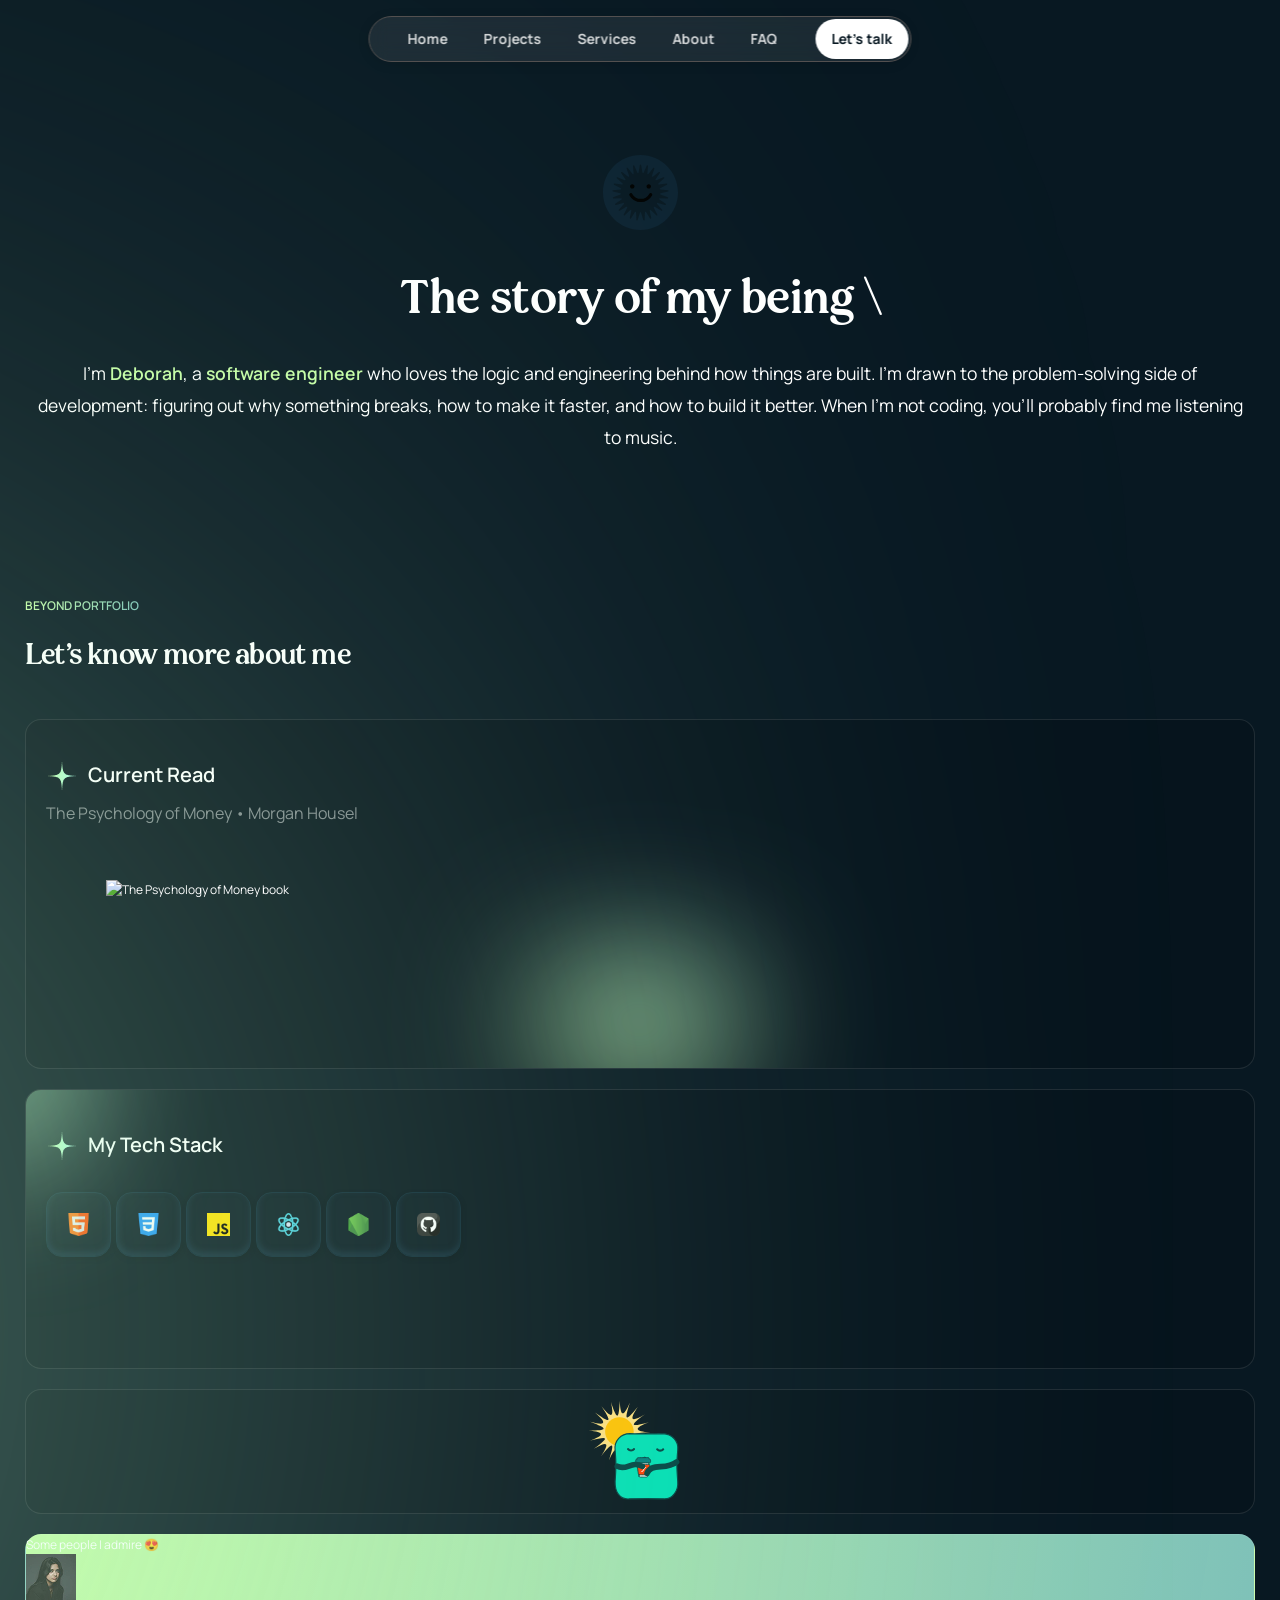
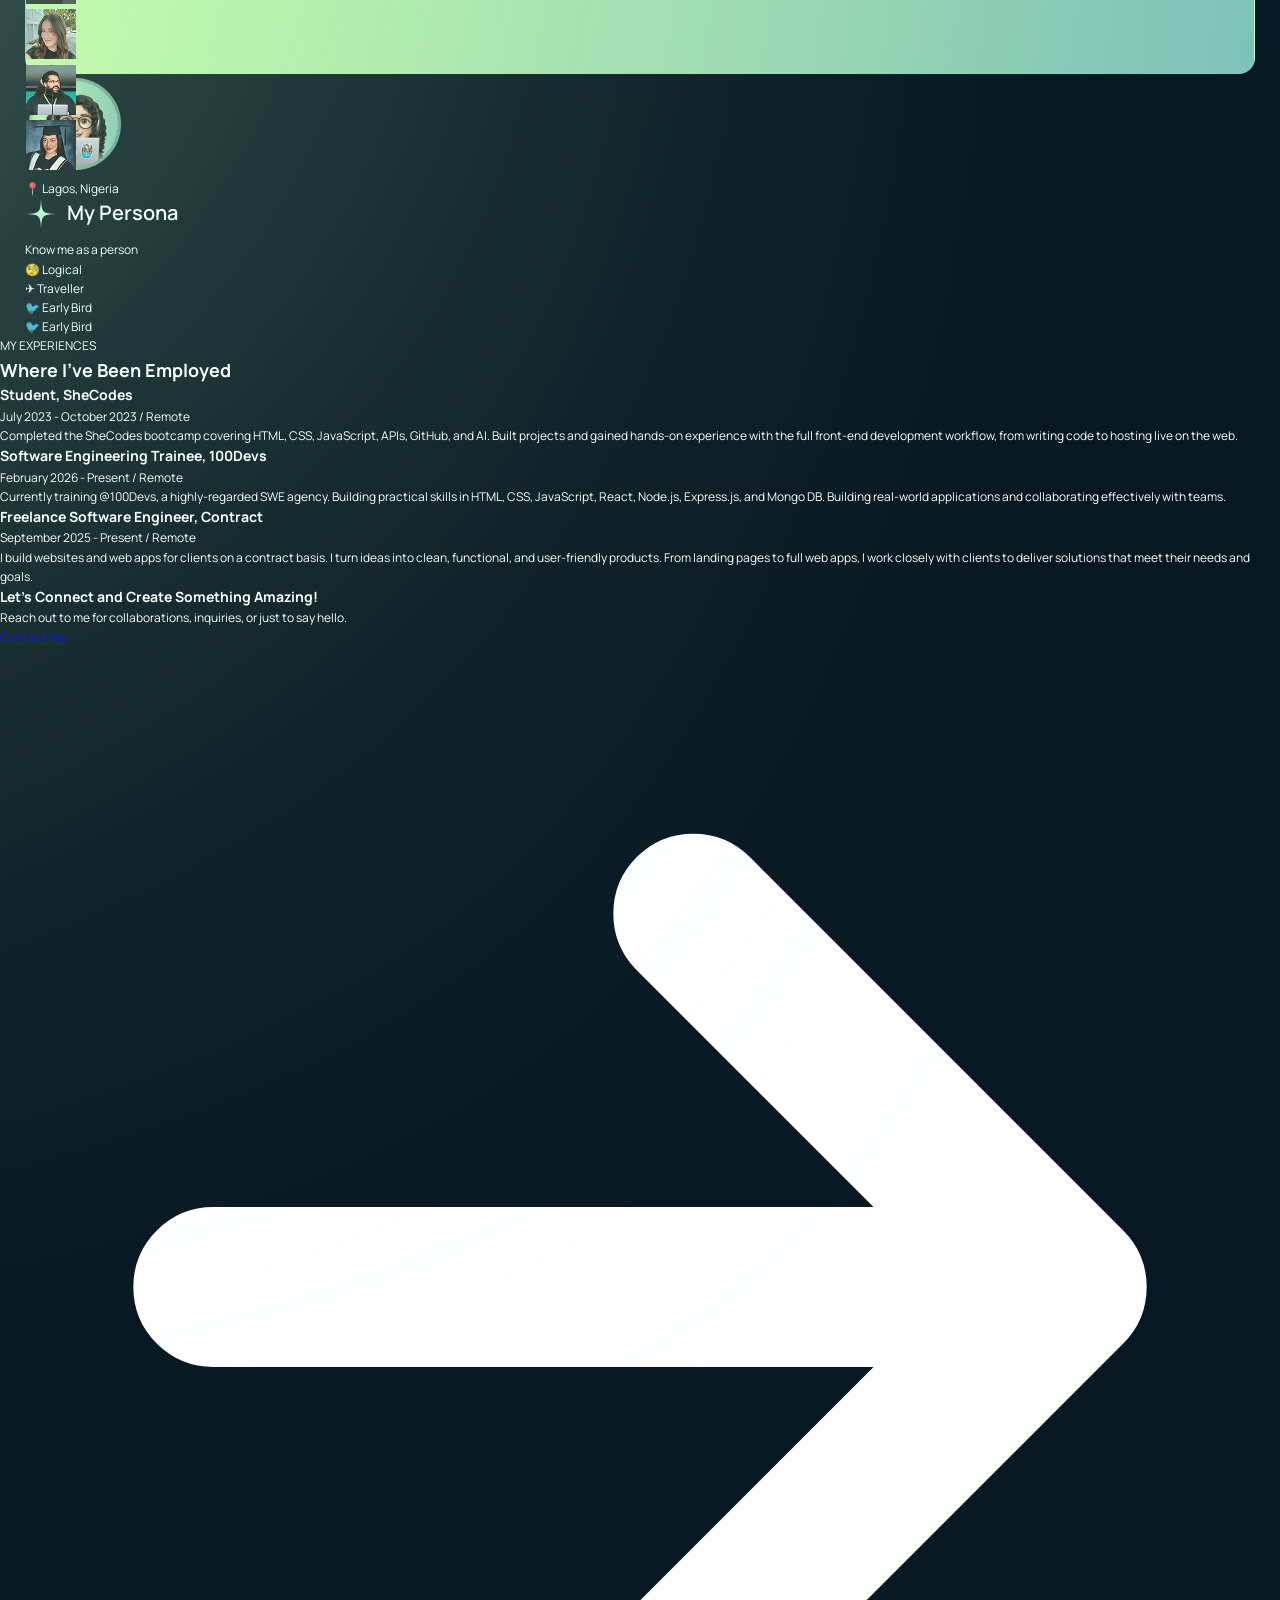
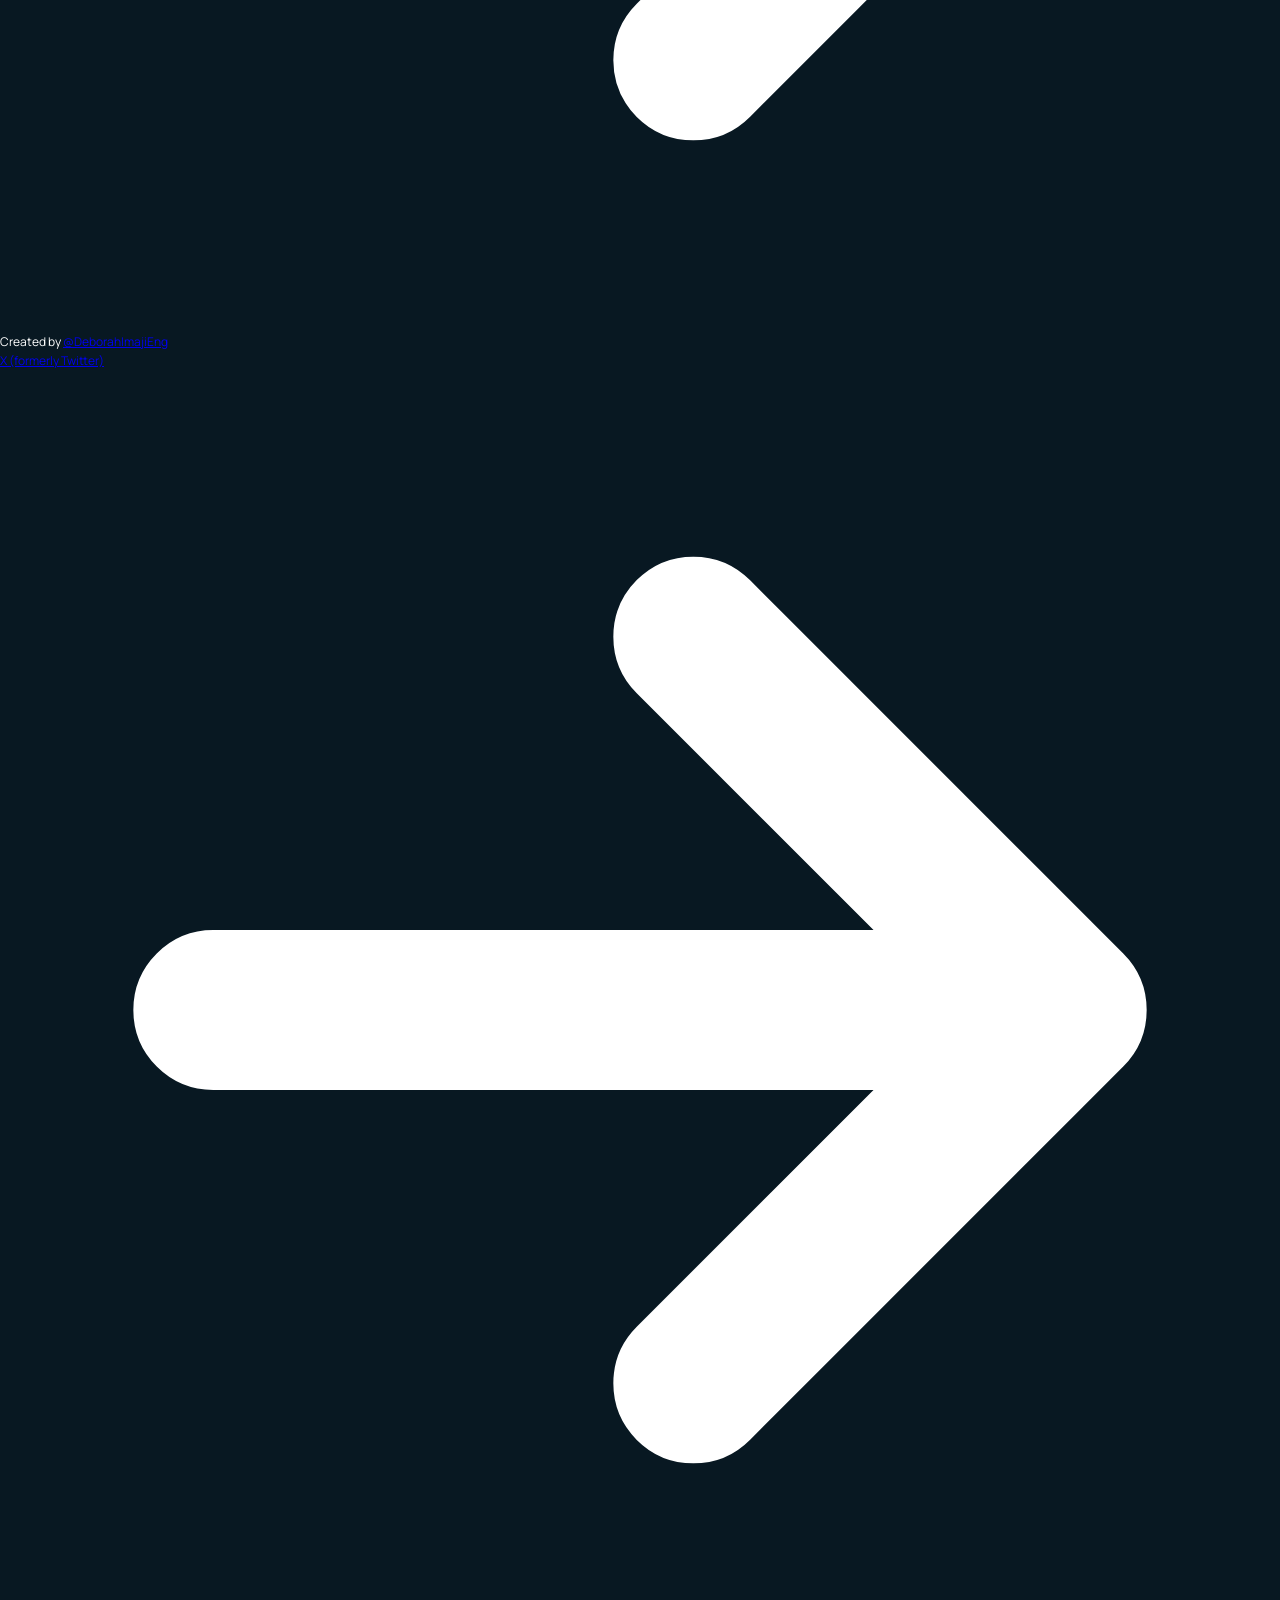
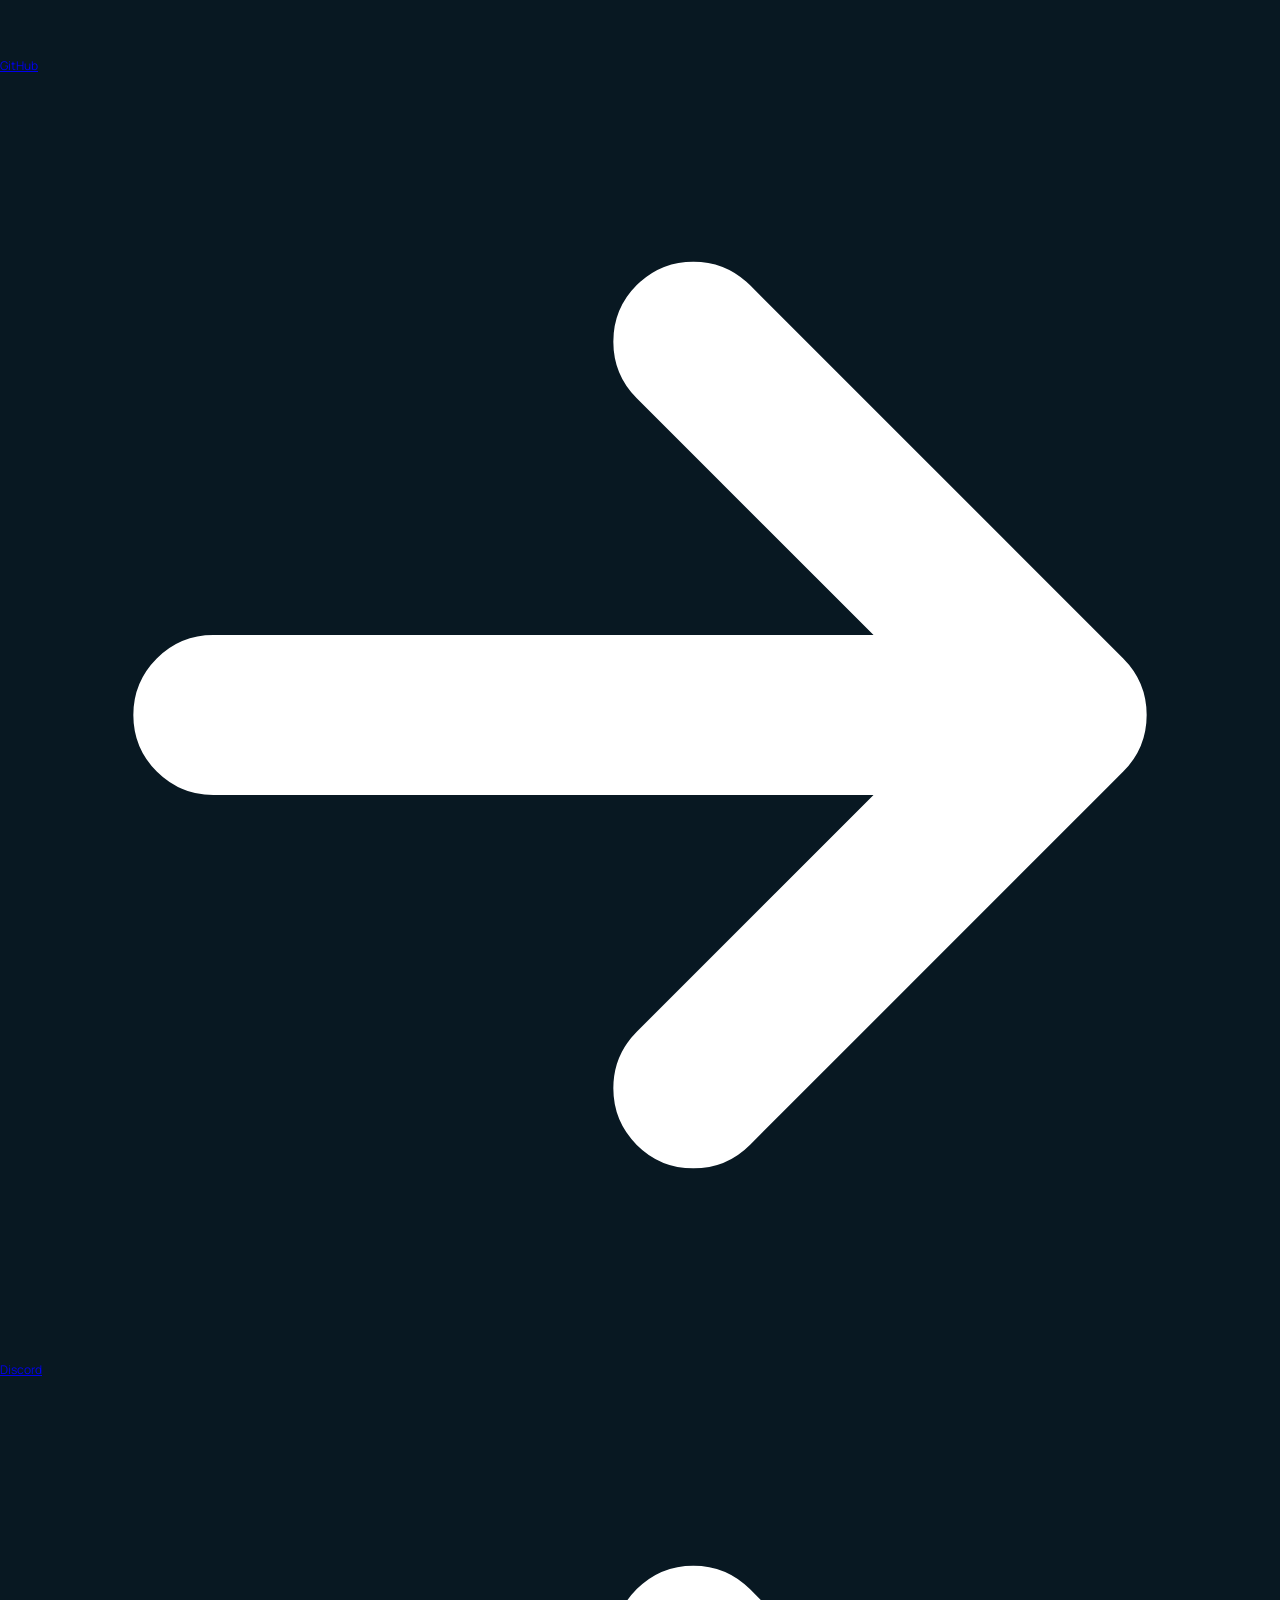
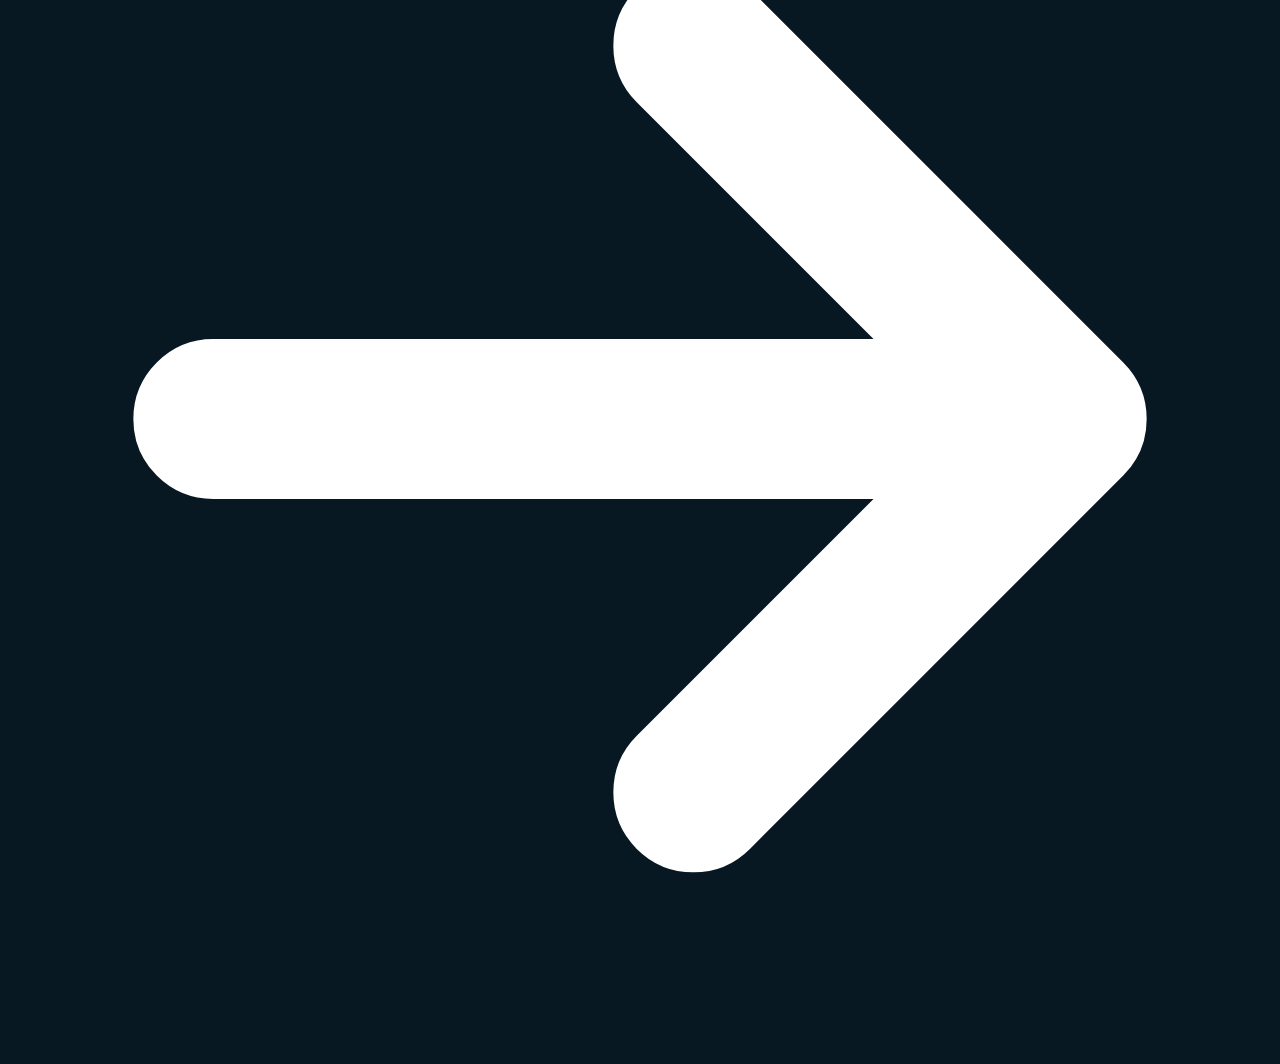
==== commit c4dc352e: "Added span to bento heroes" ====
--- a/about.html
+++ b/about.html
@@ -292,7 +292,7 @@
 
                 <div class="bento-heroes-box">
                     <div class="bento-heroes-noise"></div>
-                        <p>Some people I admire 😍</p>
+                        <p>Some people <span>I admire 😍</span></p>
 
                         <div class="bento-heroes">
                             <div>
--- a/css/about.css
+++ b/css/about.css
@@ -375,18 +375,37 @@
     background: rgba(0, 0, 0, 0.14);
     border: 1px solid rgba(255, 255, 255, 0.1);
     border-radius: 16px;
-    height: 340px;
+    height: 280px;
     margin: 20px 0 0 0;
     overflow: hidden;
     padding: 40px 20px 0 20px;
     position: relative;
 }
 
+.bento-tech-ellipse {
+  aspect-ratio: 0.5915697585944936 / 1;
+  background: linear-gradient(99.6983deg, rgb(198, 252, 166) 0%, rgba(167, 252, 238, 0.74) 100%);
+  border-radius: 100%;
+  filter: blur(69.8857px);
+  height: 206px;
+  left: -76px;
+  opacity: 1;
+  position: absolute;
+  top: -127px;
+  transition: all 400ms ease-in-out;
+  width: 122px;
+}
+
+.bento-tech-ellipse:hover {
+  transform: scale(1.1);
+}
+
 .tech-stack-content {
   display: flex;
   flex-wrap: wrap;
-  justify-content: space-between;
-  margin: 40px 0 0 0;
+  gap: 5px;
+  justify-content: flex-start;
+  margin: 30px 0 0 0;
 }
 
 .tech-stack-tech {
@@ -396,17 +415,46 @@
   border-radius: 16px;
   box-shadow: rgb(18, 42, 58) 0.5px -3.5px 6px 0px inset, rgb(6, 17, 24) 1px 2px 4px 0px;
   display: flex;
-  gap: 5px
   height: 65px;
   justify-content: flex-start;
-  margin: 0 0 20px 0;
+  margin: 0 0 5px 0;
   opacity: 1;
-  padding: 25px;
-  width: 70px;
+  padding: 20px;
+  width: 65px;
 }
 
 .tech-stack-tech img {
   width: 100%;
+}
+
+.bento-sticker-box {
+  background: rgba(0, 0, 0, 0.14);
+    border: 1px solid rgba(255, 255, 255, 0.1);
+    border-radius: 16px;
+    height: 125px;
+    margin: 20px 0 0 0;
+    padding: 5px 0;
+}
+
+
+.bento-sticker-box svg {
+  margin: 0 auto;
+  transition: all 400ms ease-in-out;
+  width: 50px;
+}
+
+
+.bento-sticker-box svg:hover {
+  transform: scale(1.1);
+}
+
+.bento-heroes-box {
+  background: linear-gradient(99.6983deg, rgb(198, 252, 166) 0%, rgba(167, 252, 238, 0.74) 100%);
+  border: 1px solid rgba(255, 255, 255, 0.1);
+  border-radius: 16px;
+  height: 140px;
+  margin: 20px 0 0 0;
+  position: relative;
 }
 
 
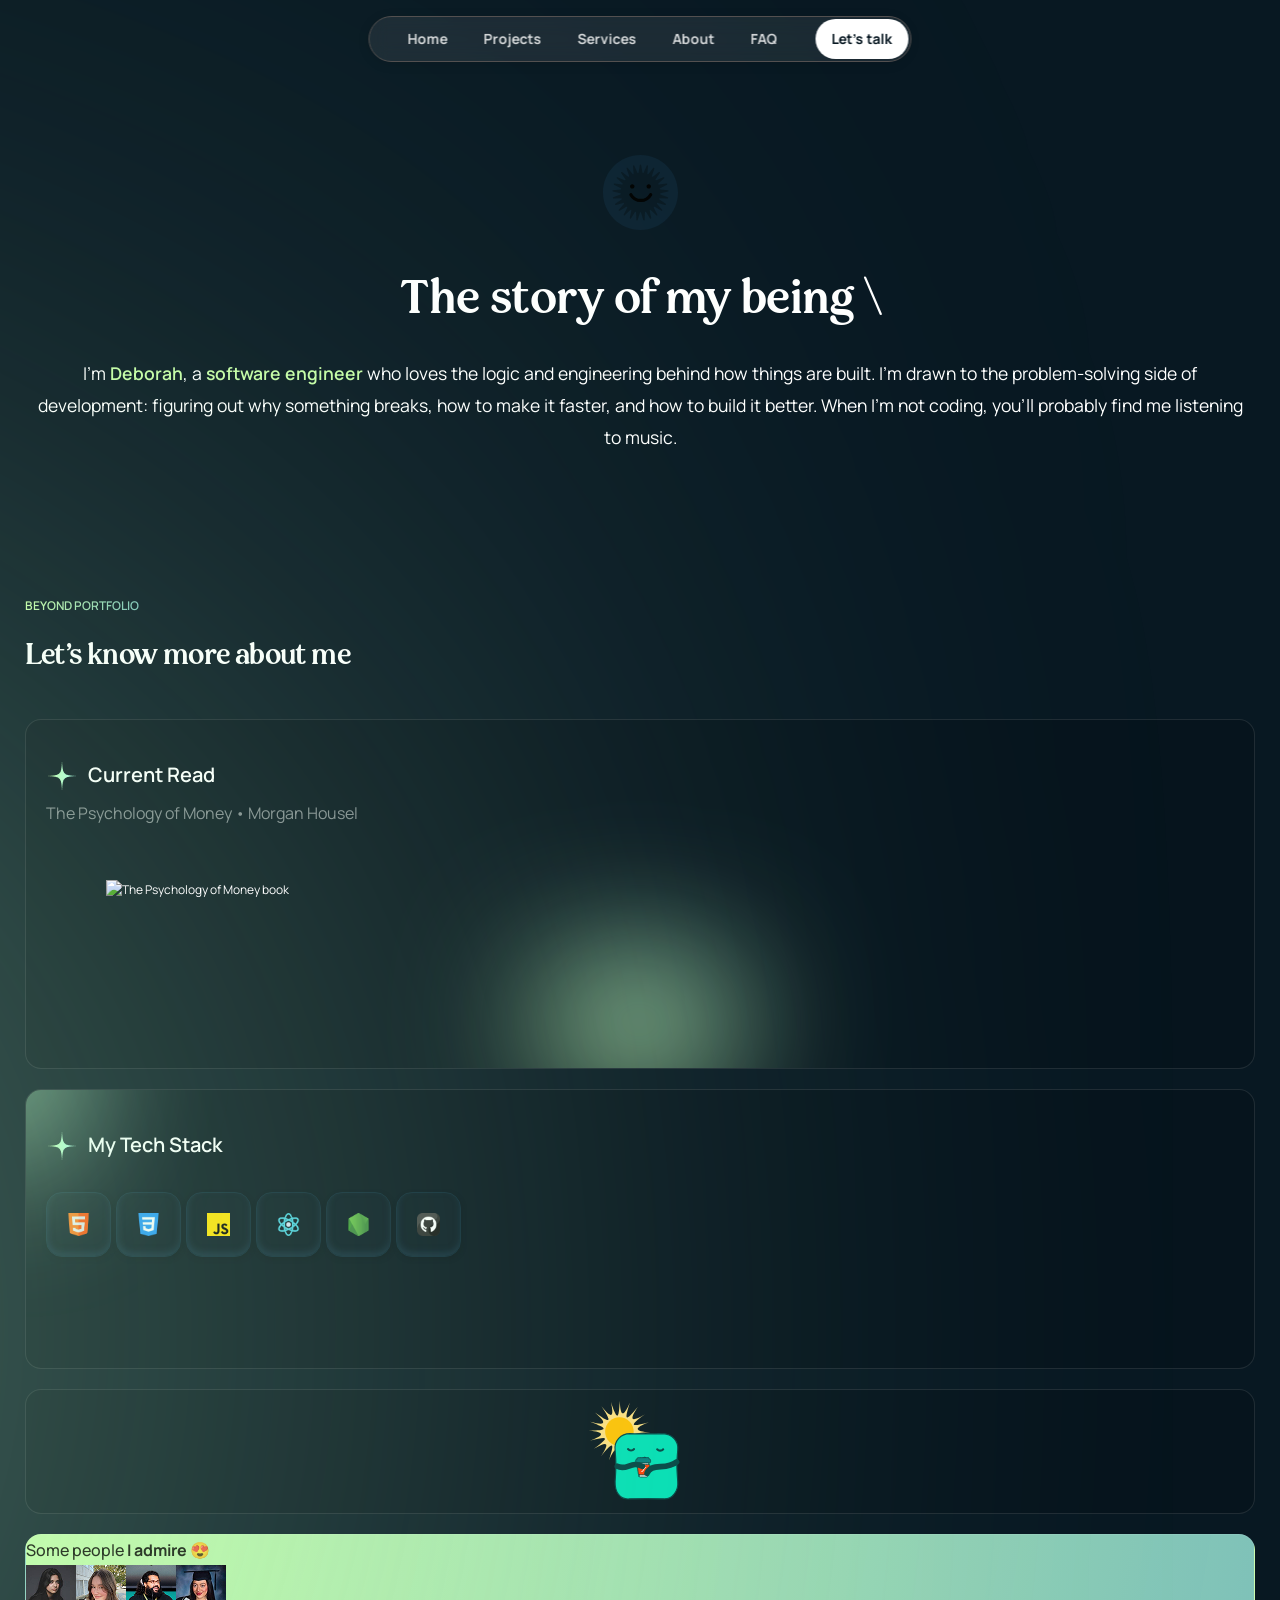
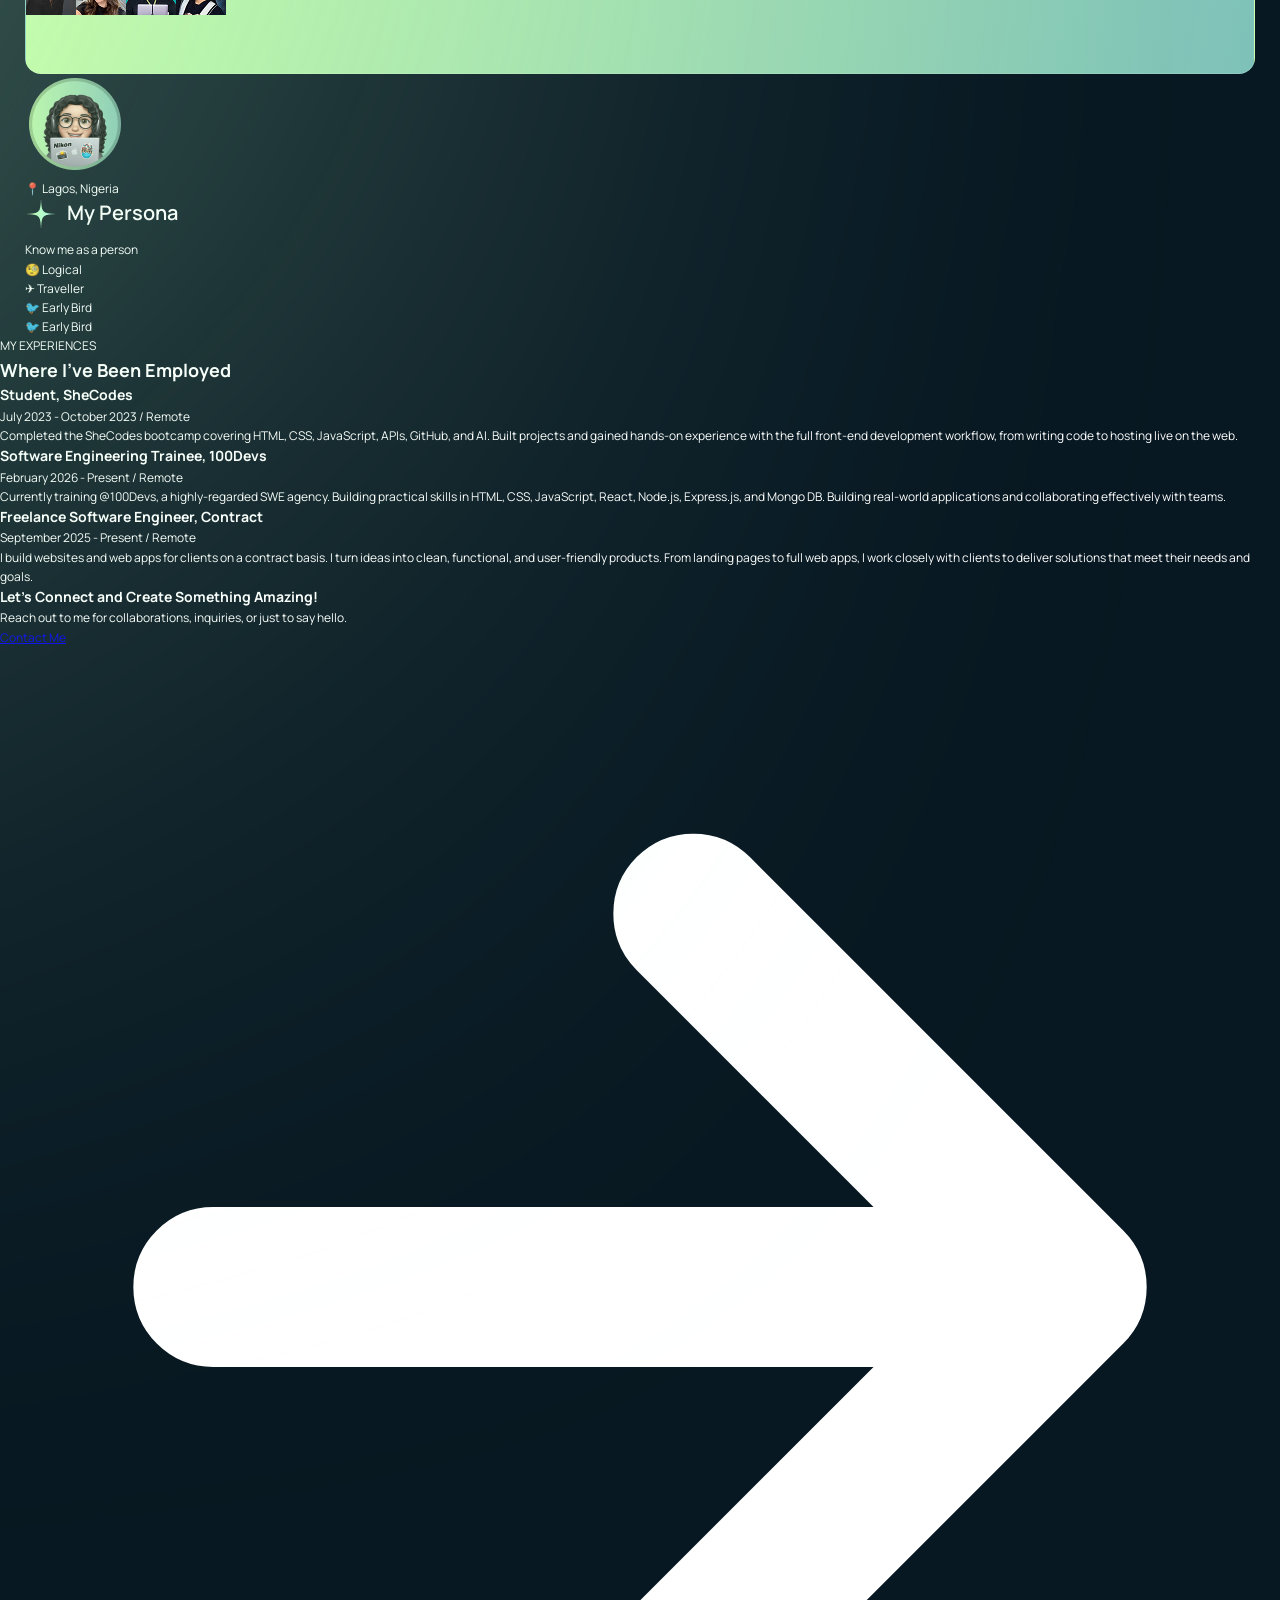
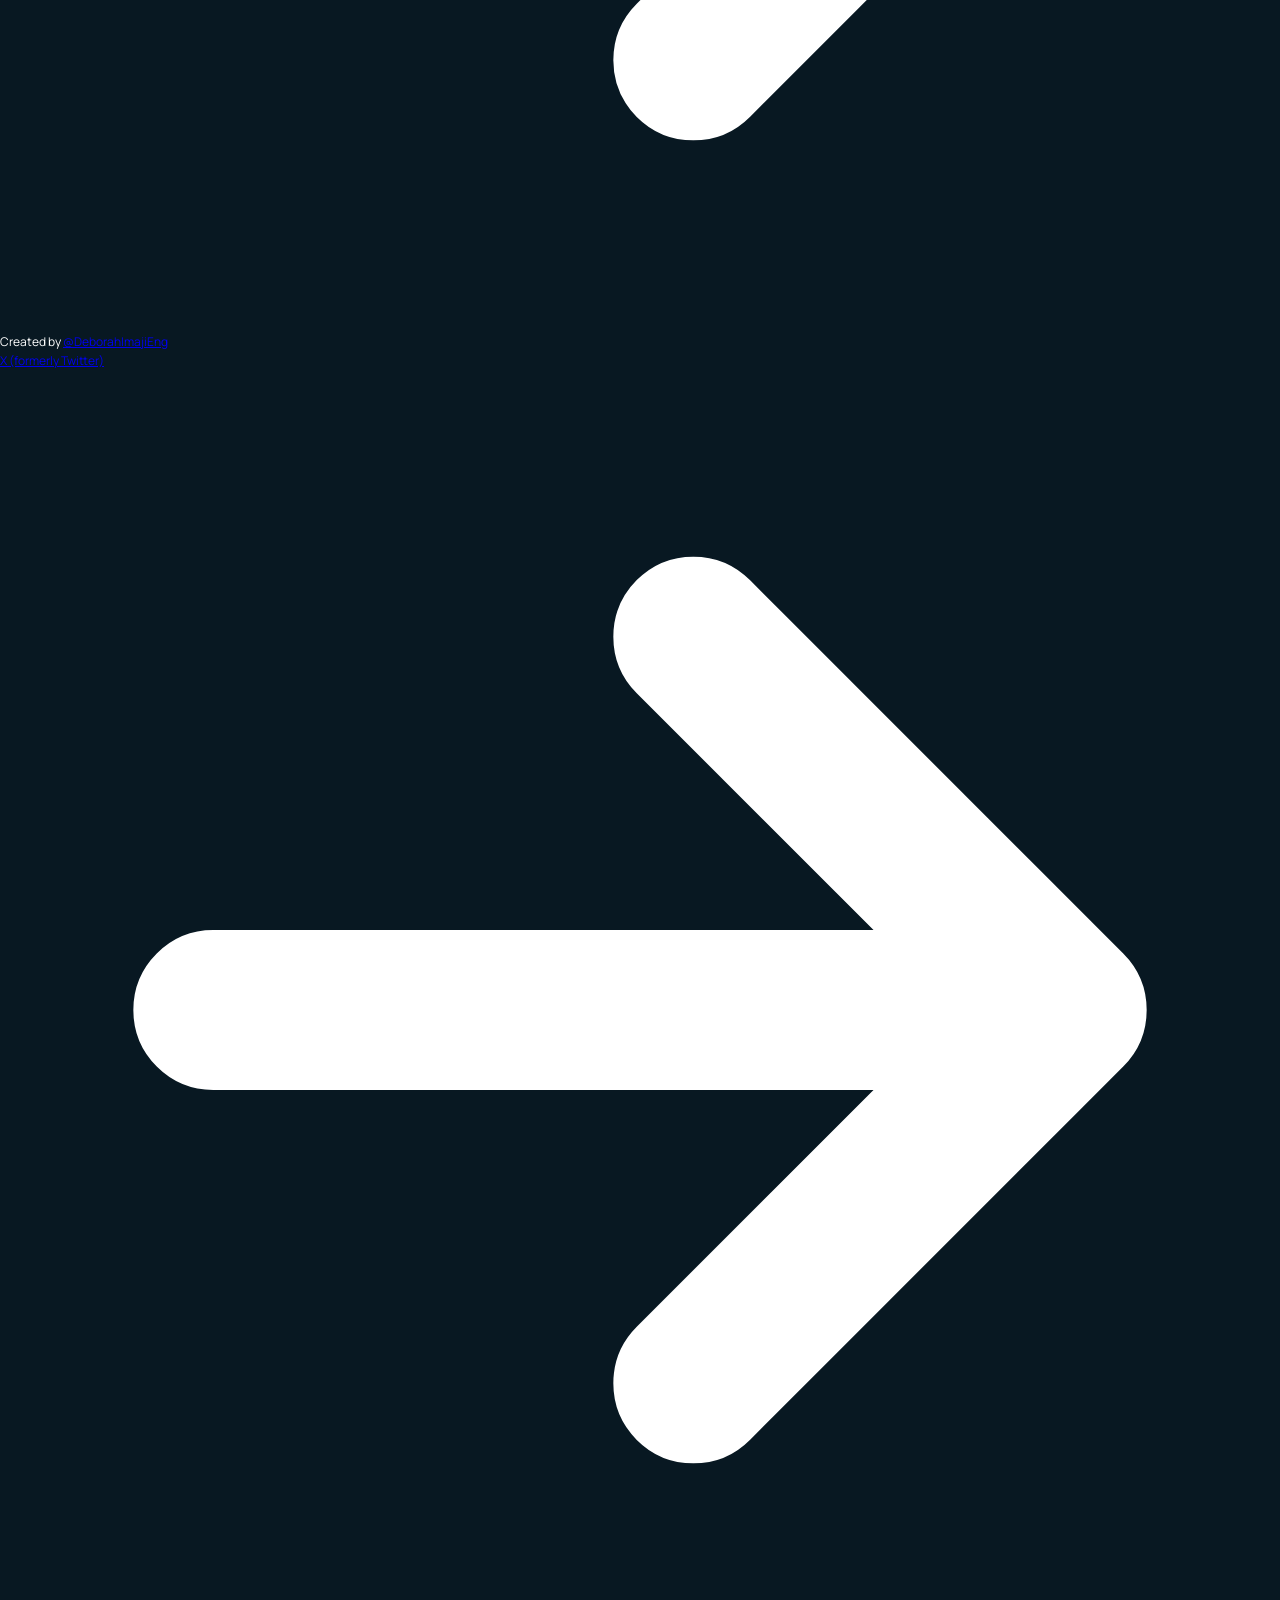
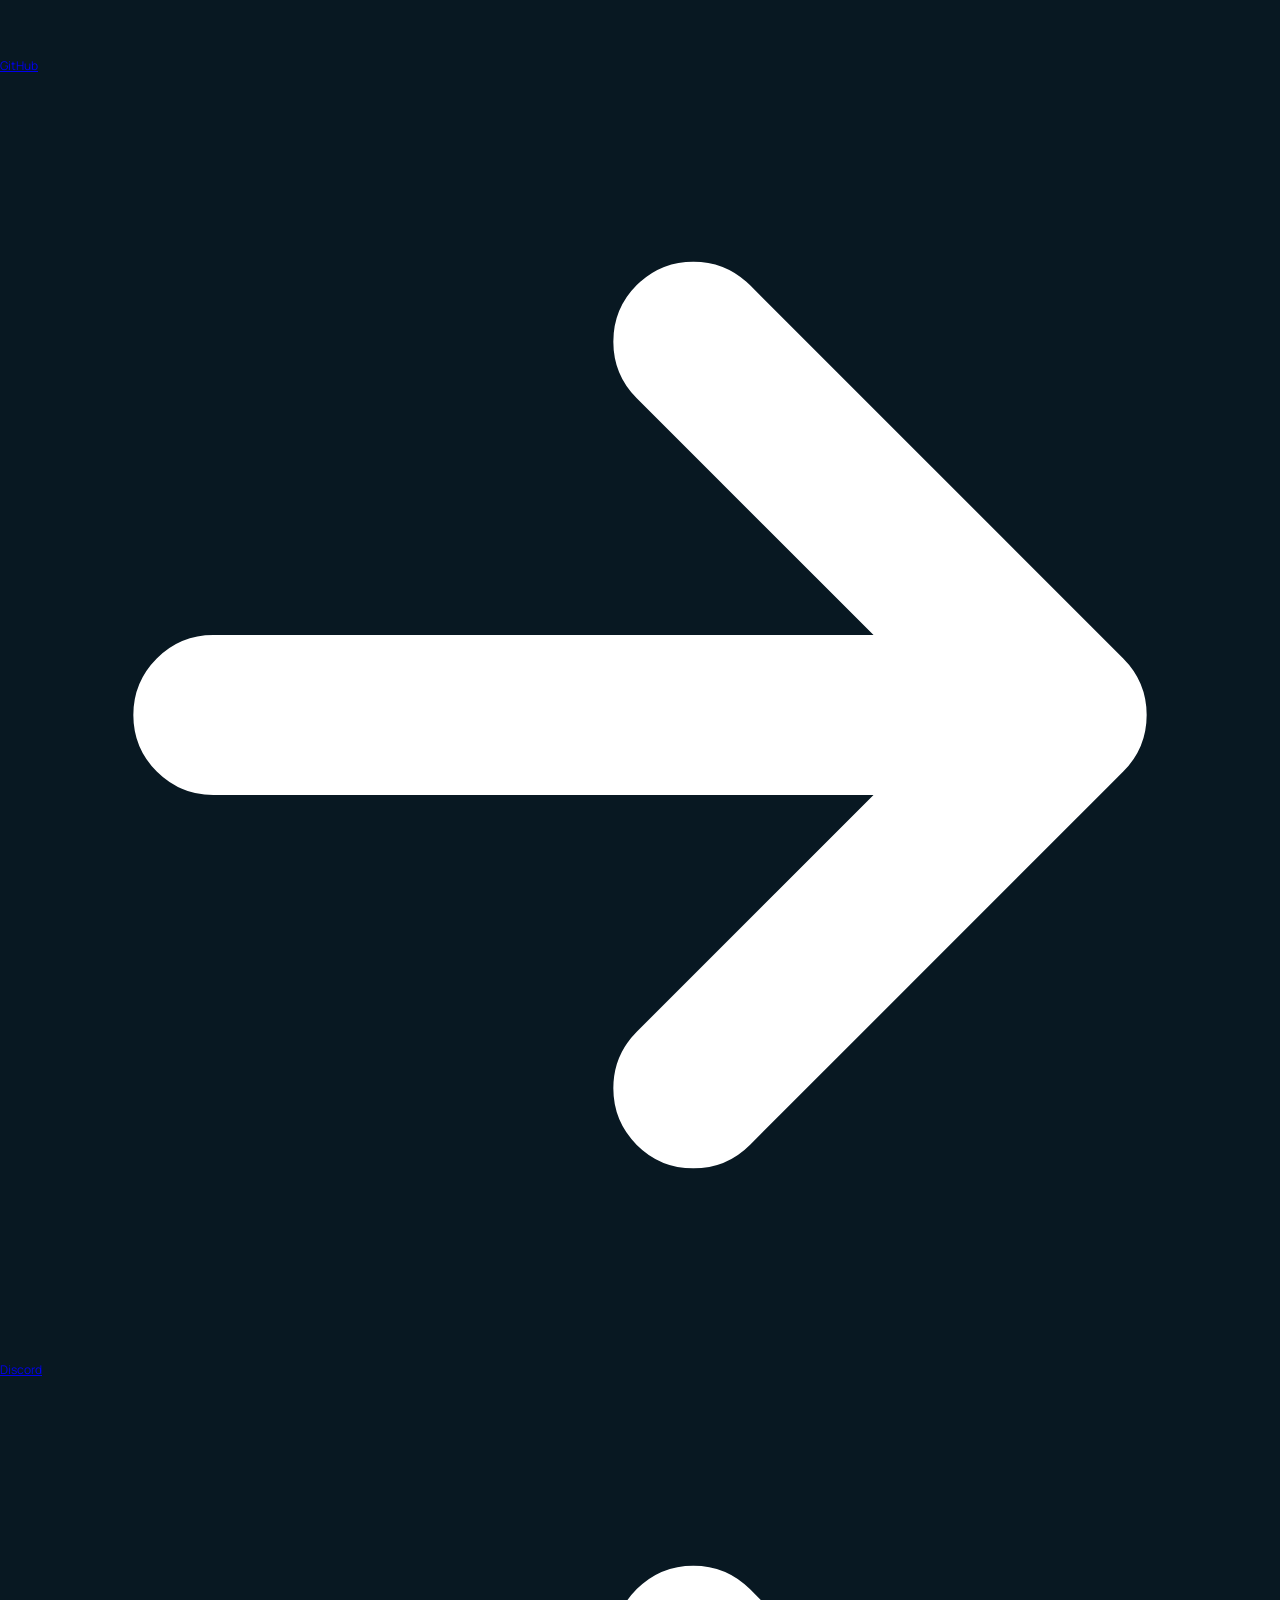
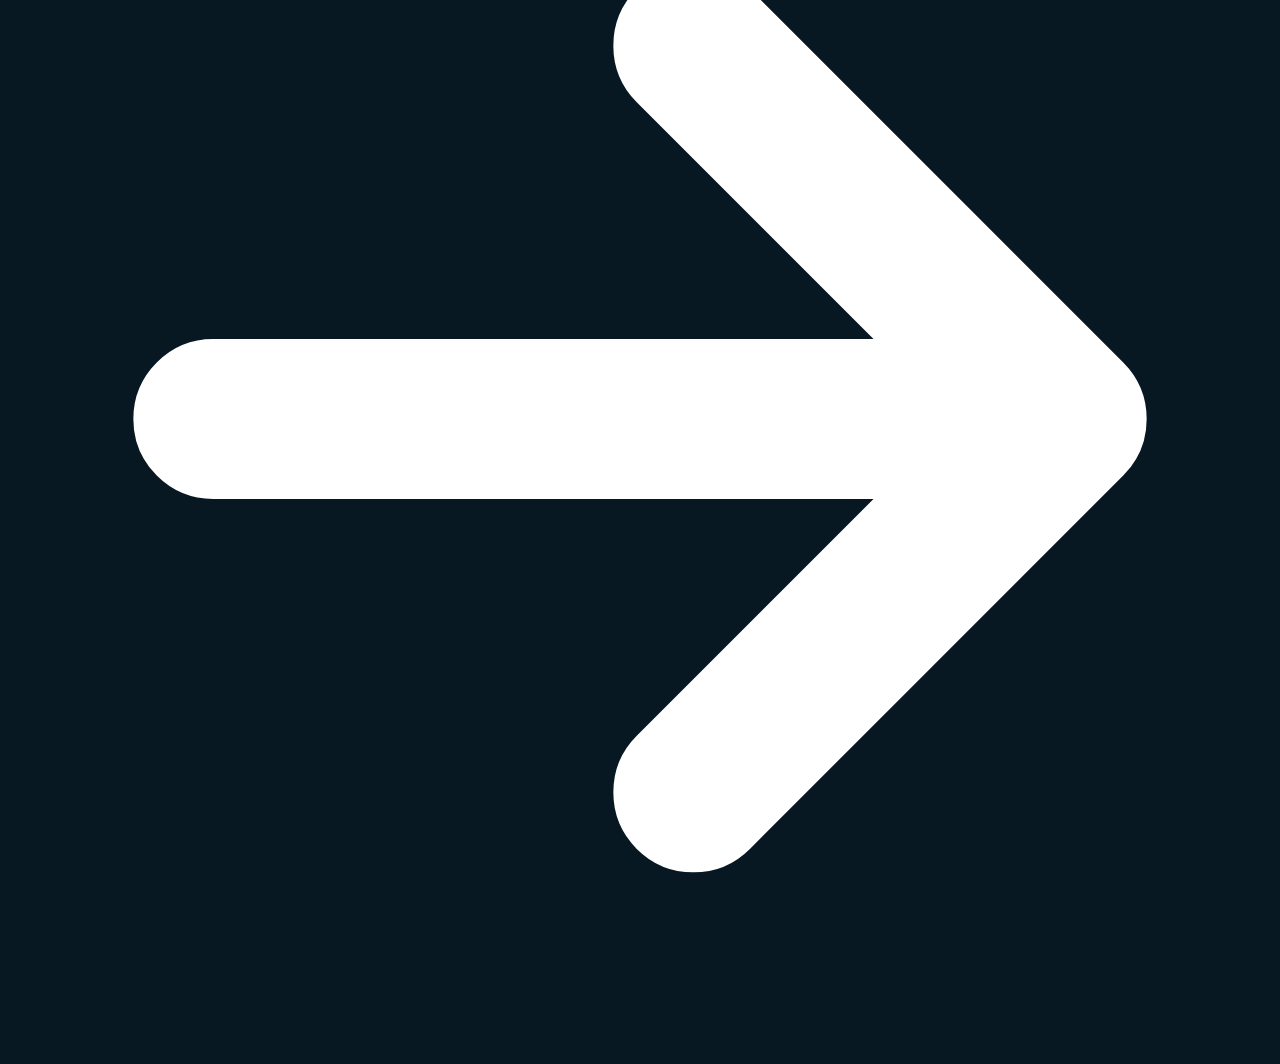
==== commit d4fc90e9: "Wrote HTML for bento heroes" ====
--- a/about.html
+++ b/about.html
@@ -295,7 +295,7 @@
                         <p>Some people <span>I admire 😍</span></p>
 
                         <div class="bento-heroes">
-                            <div>
+                            <div class="first">
                                 <img src="assets/about/gazi-jarin.png" alt="Gazi Jarin">
                             </div>
 
@@ -321,9 +321,7 @@
                     </div>
 
                     <div class="map-label-container">
-                        <div>
                             <p>📍 Lagos, Nigeria</p>
-                        </div>
                     </div>
                 </div>
 
--- a/css/about.css
+++ b/css/about.css
@@ -457,6 +457,51 @@
   position: relative;
 }
 
+.bento-heroes-noise {
+  background-image: url('https://framerusercontent.com/images/rR6HYXBrMmX4cRpXfXUOvpvpB0.png');
+  background-repeat: repeat;
+  background-size: 128px;
+  border-radius: 16px;
+  height: 100%;
+  inset: 0;
+  opacity: 0.1;
+  position: absolute;
+  width: 100%;
+}
+
+
+.bento-heroes-box p {
+  color: rgba(0, 0, 0, 0.77);
+  font-size: 1rem;
+  font-weight: 500;
+  line-height: 1.903rem;
+  position: relative;
+  z-index: 1;
+}
+
+.bento-heroes-box p span {
+  font-weight: 700;
+}
+
+.bento-heroes {
+  display: flex;
+  position: relative;
+  z-index: 1;
+}
+
+.bento-heroes div {
+  background: red;
+  border-radius: 50px;
+  height: 50px;
+  width: 50px;
+}
+/*
+.bento-heroes div img {
+  height: 100%;
+  width: 100%;
+}
+*/
+
 
 /* MOBILE */
 
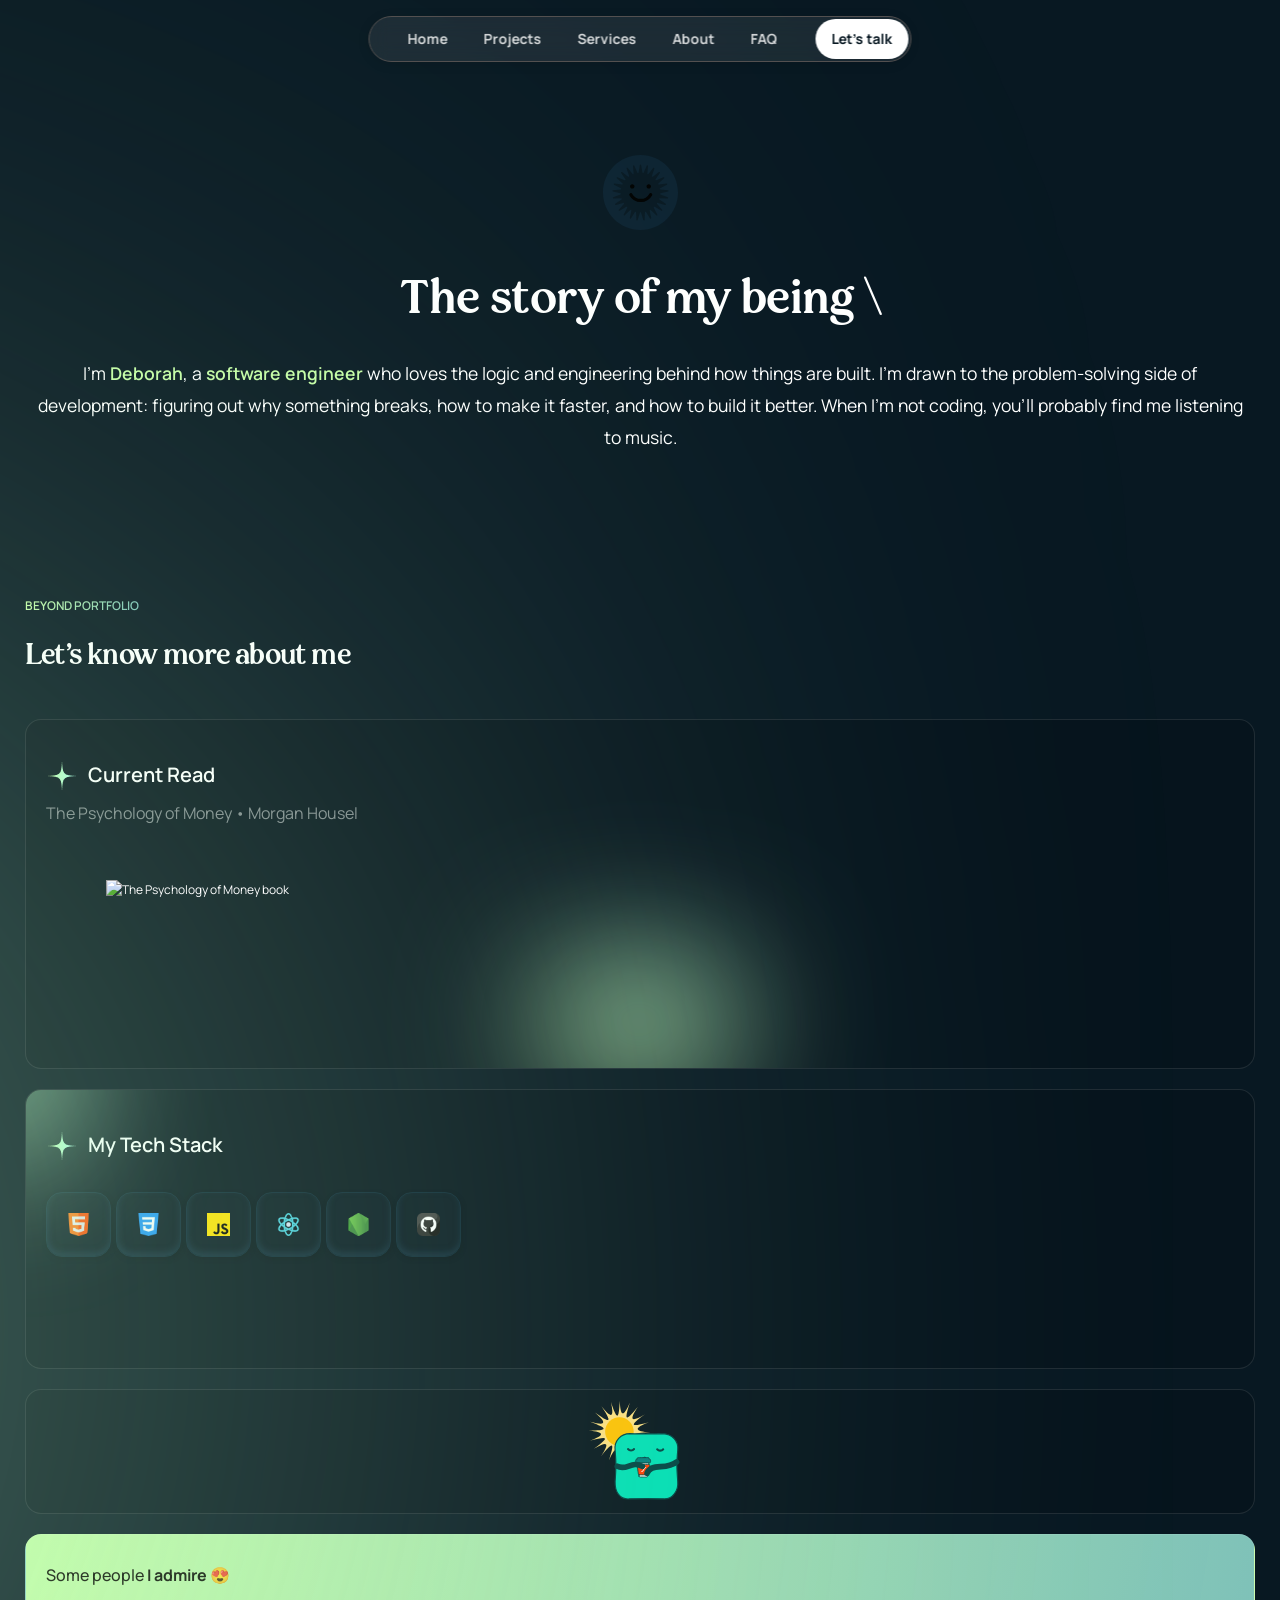
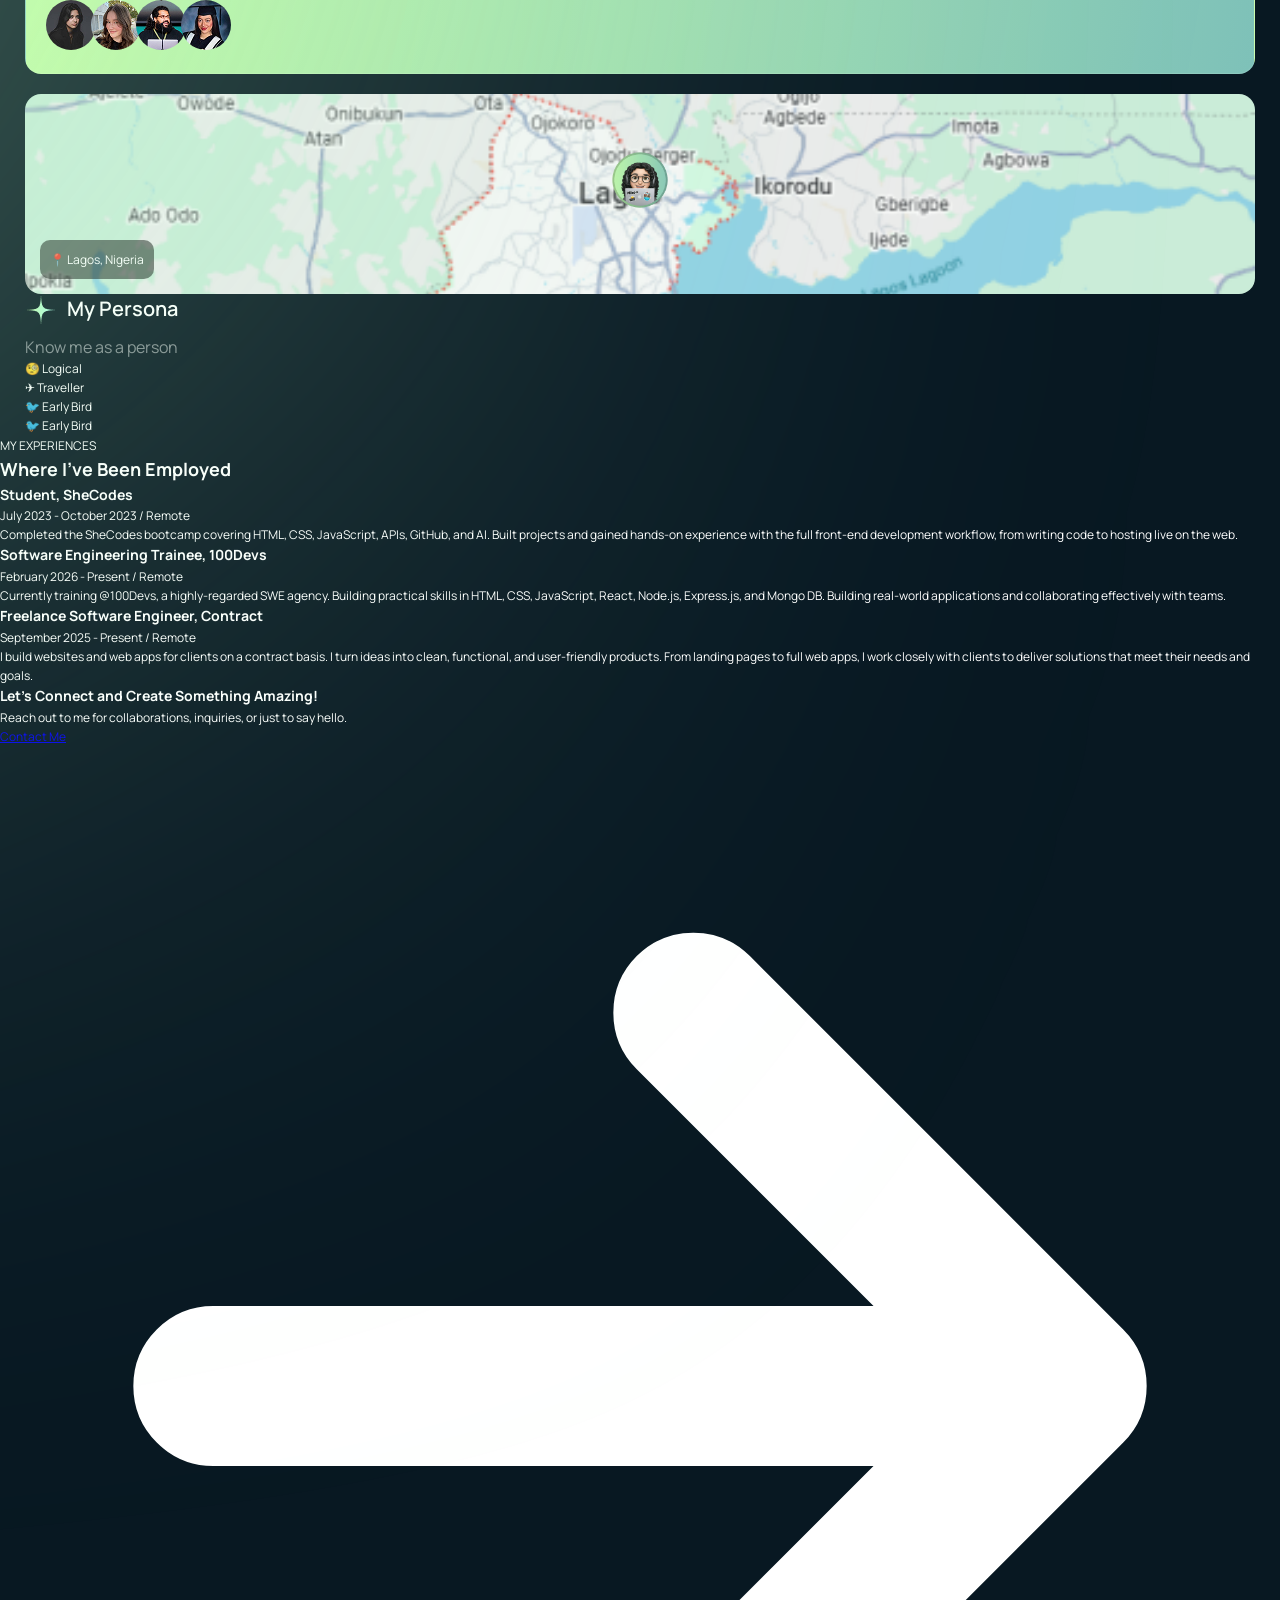
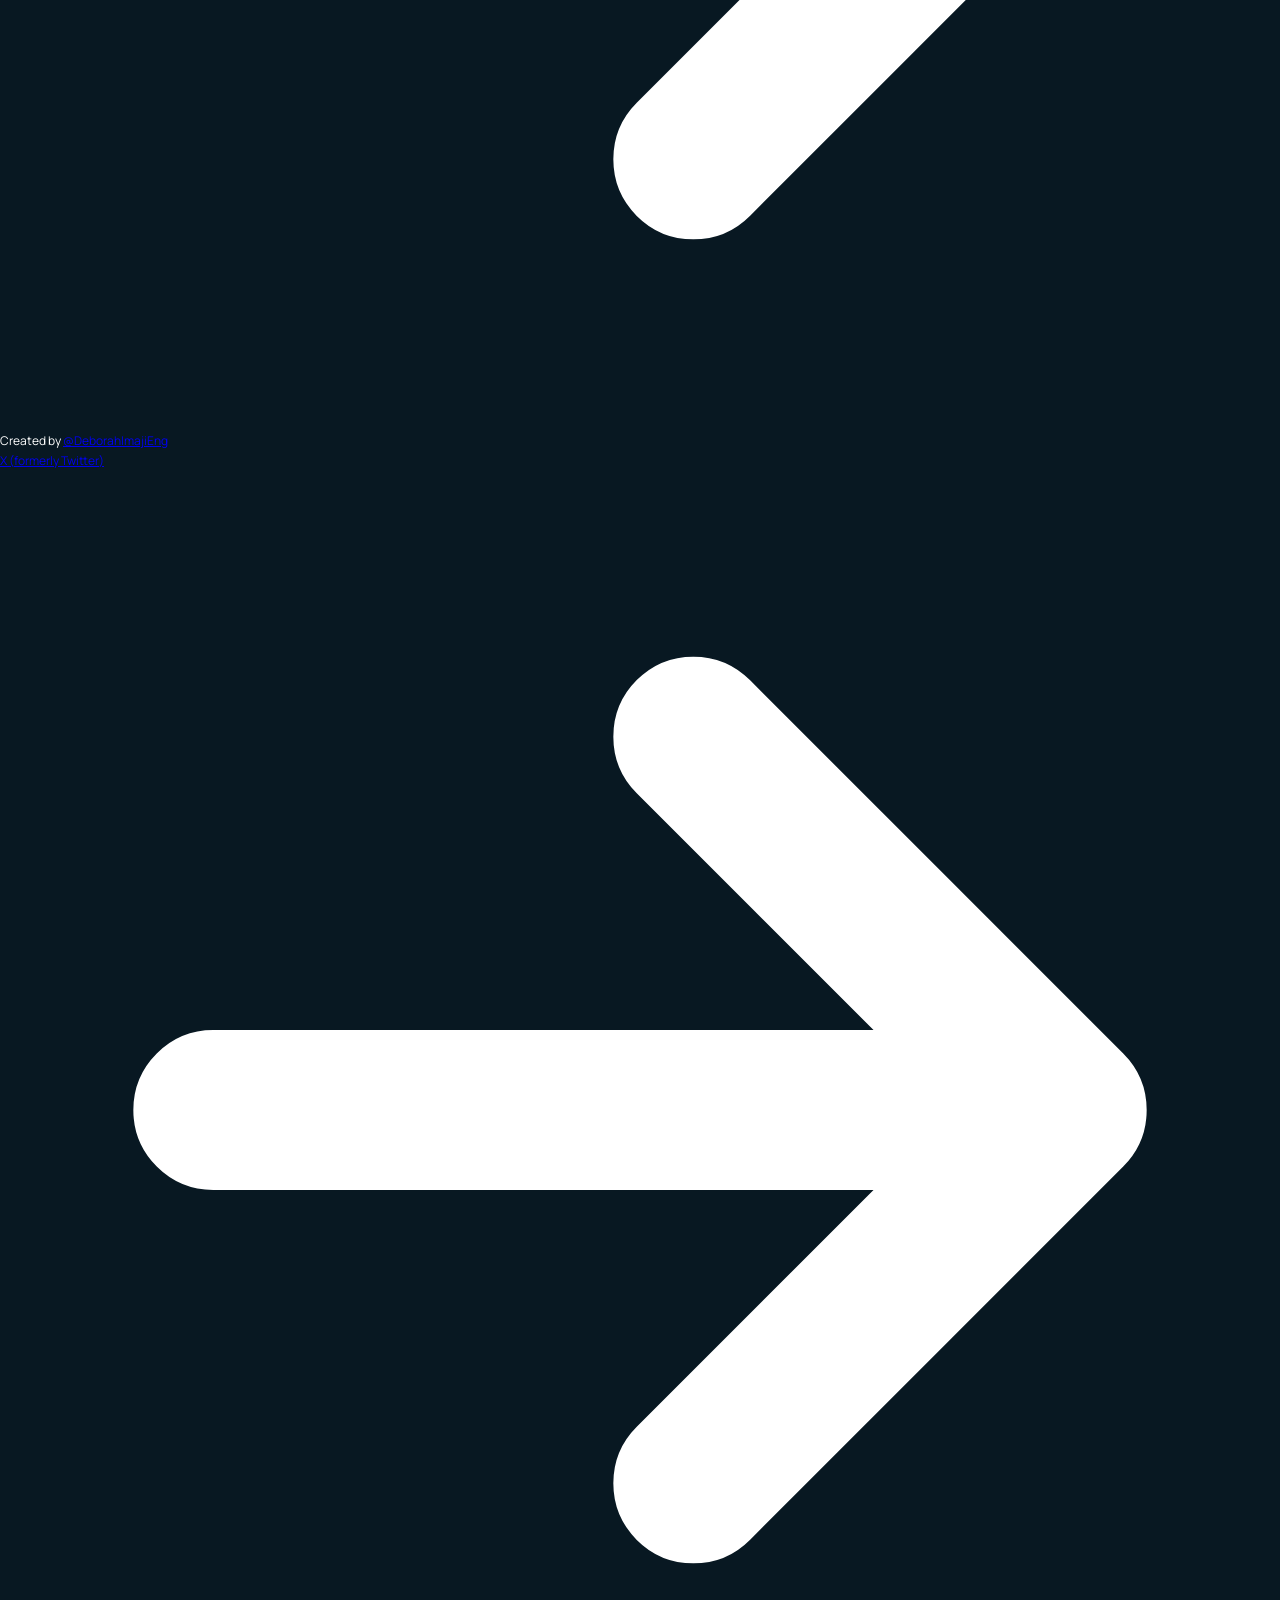
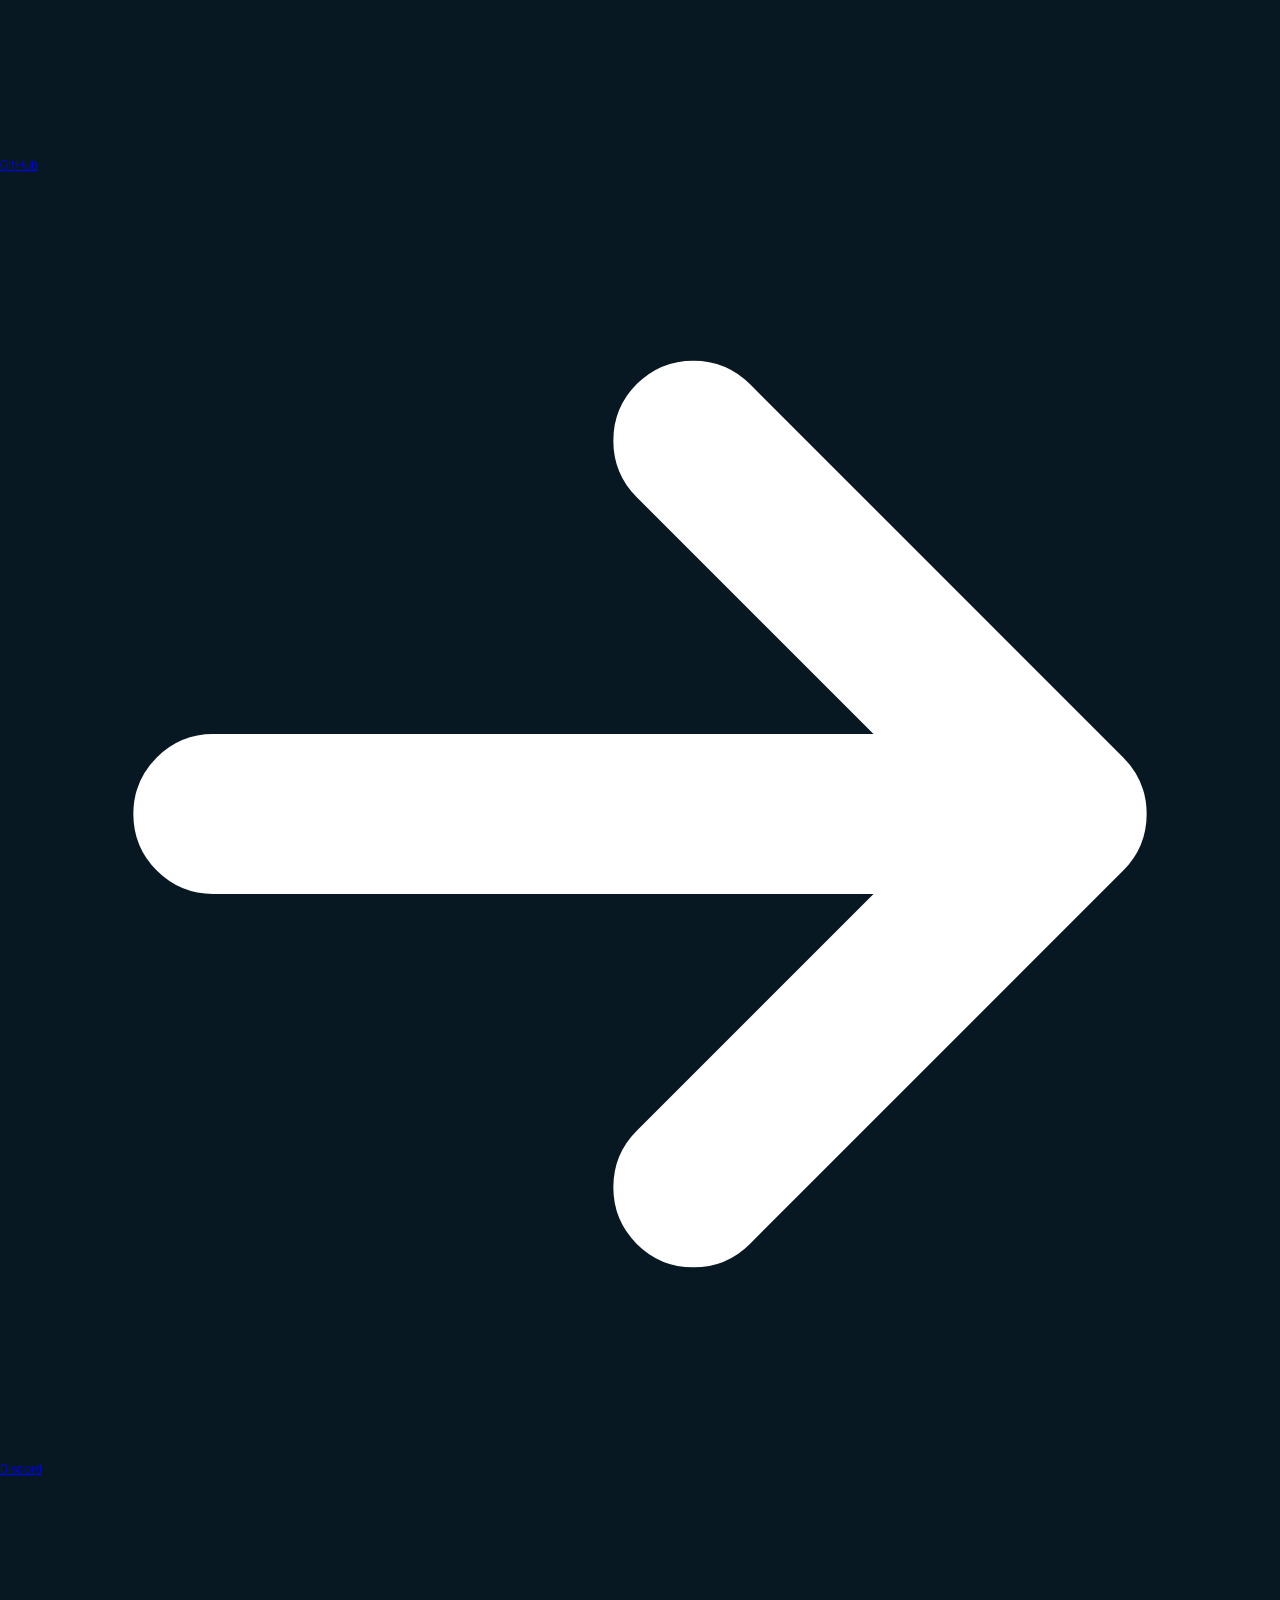
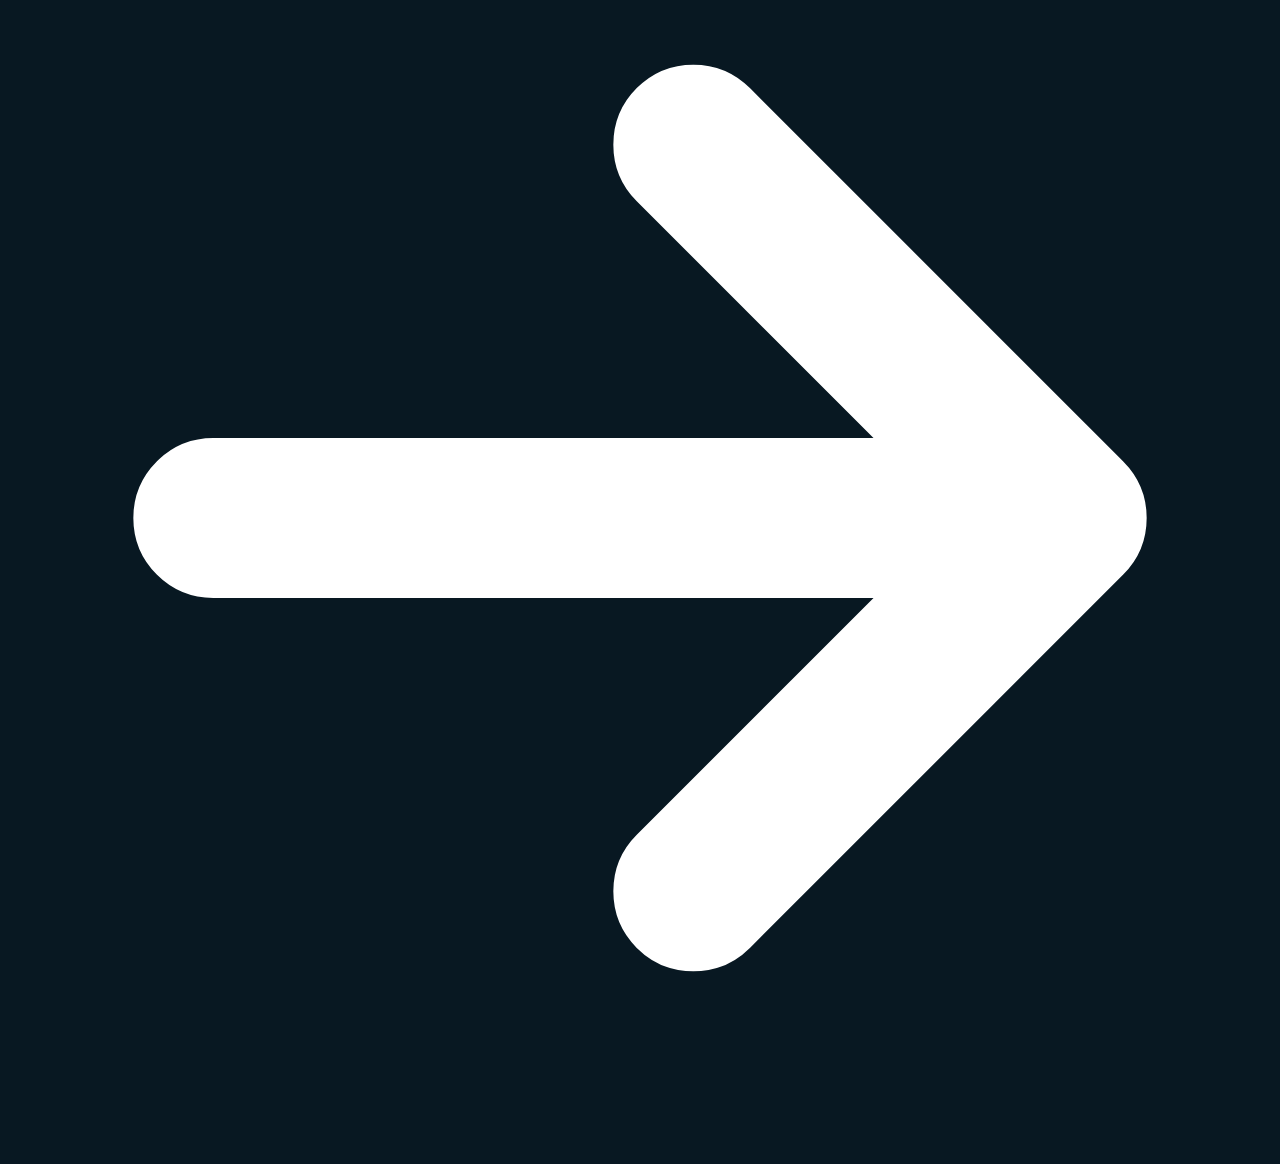
==== commit 01cb4cb8: "Wrote HTML for bento map" ====
--- a/about.html
+++ b/about.html
@@ -332,7 +332,7 @@
                         <h4>My Persona</h4>
                     </div>
 
-                    <p>Know me as a person</p>
+                    <p class="bento-box-sub">Know me as a person</p>
 
                     <div class="persona-labels">
                         <div>🧐 Logical</div>
--- a/css/about.css
+++ b/css/about.css
@@ -454,6 +454,7 @@
   border-radius: 16px;
   height: 140px;
   margin: 20px 0 0 0;
+  padding: 25px 20px;
   position: relative;
 }
 
@@ -475,6 +476,7 @@
   font-size: 1rem;
   font-weight: 500;
   line-height: 1.903rem;
+  margin-bottom: 10px;
   position: relative;
   z-index: 1;
 }
@@ -485,22 +487,60 @@
 
 .bento-heroes {
   display: flex;
+  flex-direction: row;
   position: relative;
   z-index: 1;
 }
 
 .bento-heroes div {
-  background: red;
   border-radius: 50px;
   height: 50px;
+  margin: 0 0 10px -5px;
+  overflow: hidden;
   width: 50px;
 }
-/*
+
+
+.bento-heroes div.first {
+  margin: 0 0 10px 0;
+}
+
 .bento-heroes div img {
   height: 100%;
   width: 100%;
 }
-*/
+
+.bento-map-box {
+  align-items: center;
+  background-image: url('../assets/about/lagos-map.png');
+  background-position: center;
+  background-repeat: no-repeat;
+  background-size: 100%;
+  border-radius: 16px;
+  display: flex;
+  flex-direction: column;
+  height: 200px;
+  justify-content: flex-end;
+  margin: 20px 0 0 0;
+  padding: 15px;
+}
+
+
+.map-image-container {
+  margin-bottom: 25px;
+  width: 60px;
+}
+
+.map-image-container img {
+  width: 100%;
+}
+
+.map-label-container {
+  align-self: flex-start;
+  background: rgba(0, 0, 0, 0.5);
+  border-radius: 10px;
+  padding: 10px;
+}
 
 
 /* MOBILE */
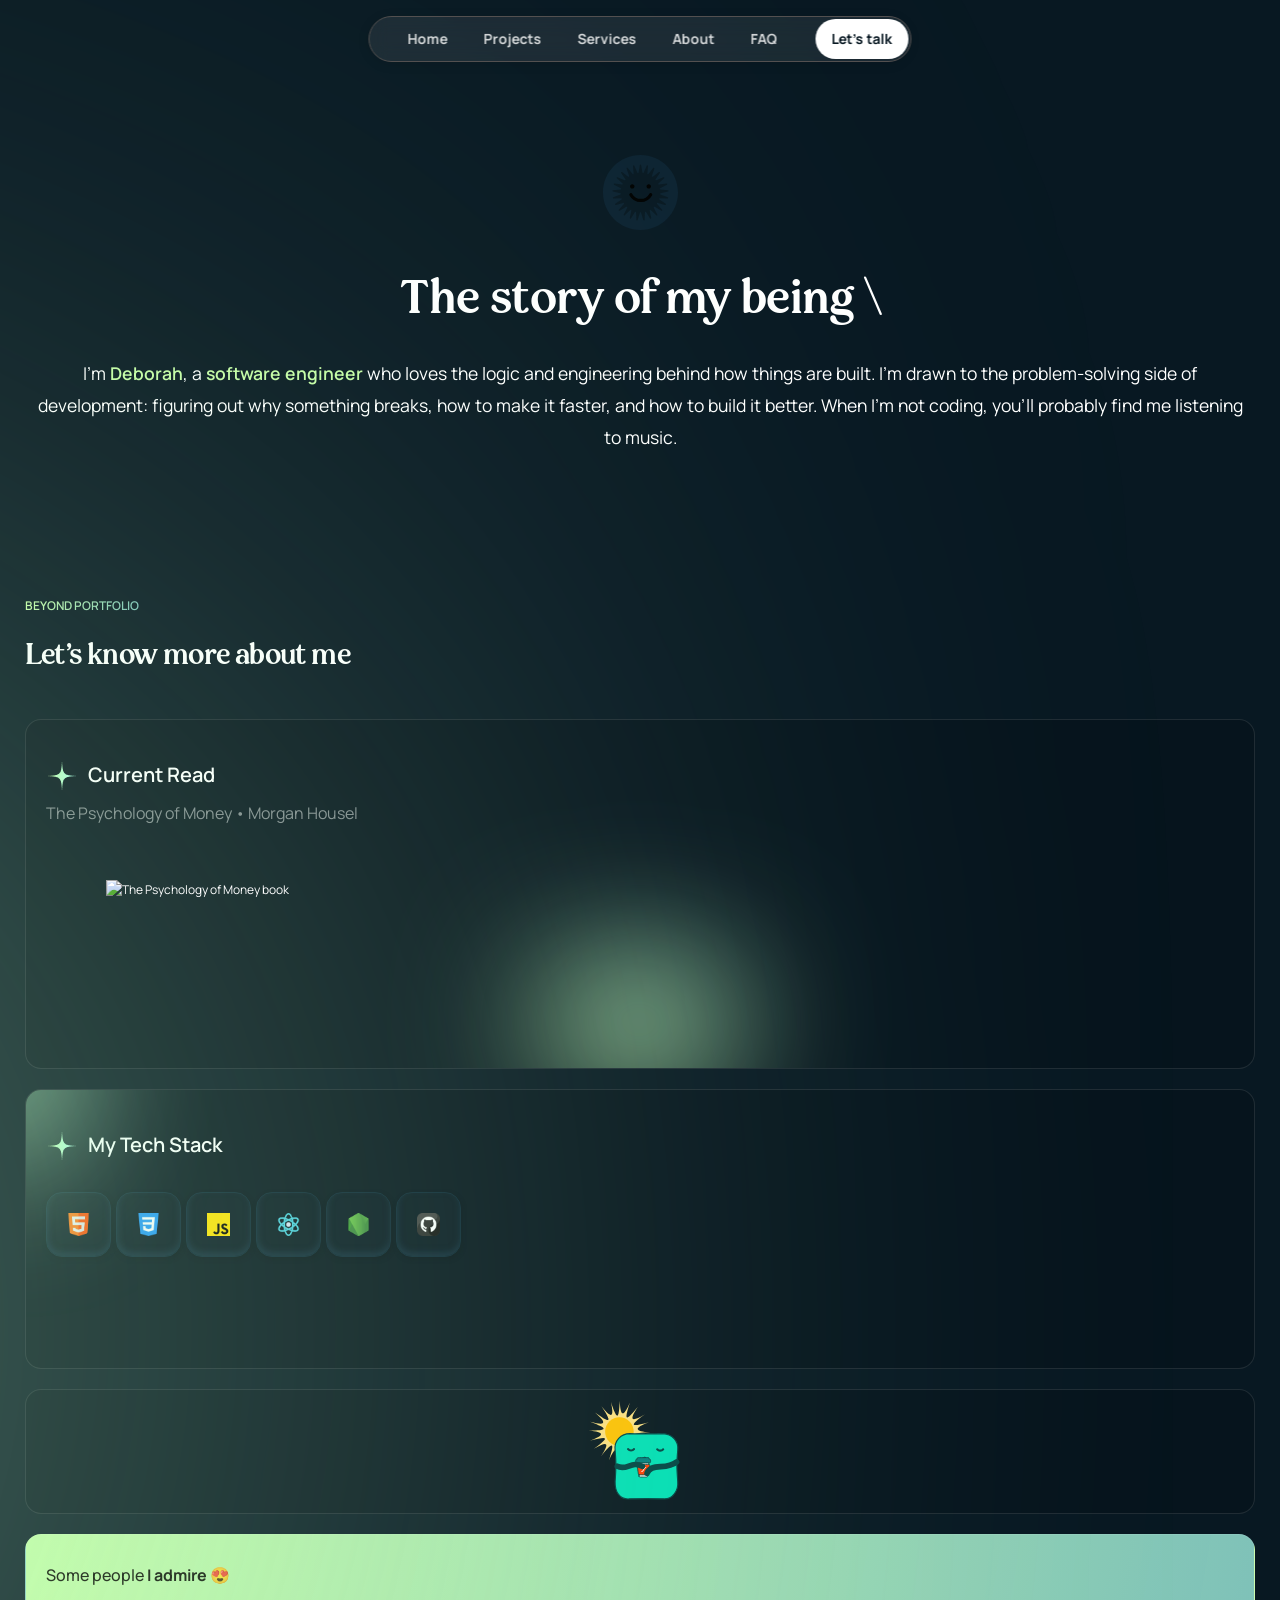
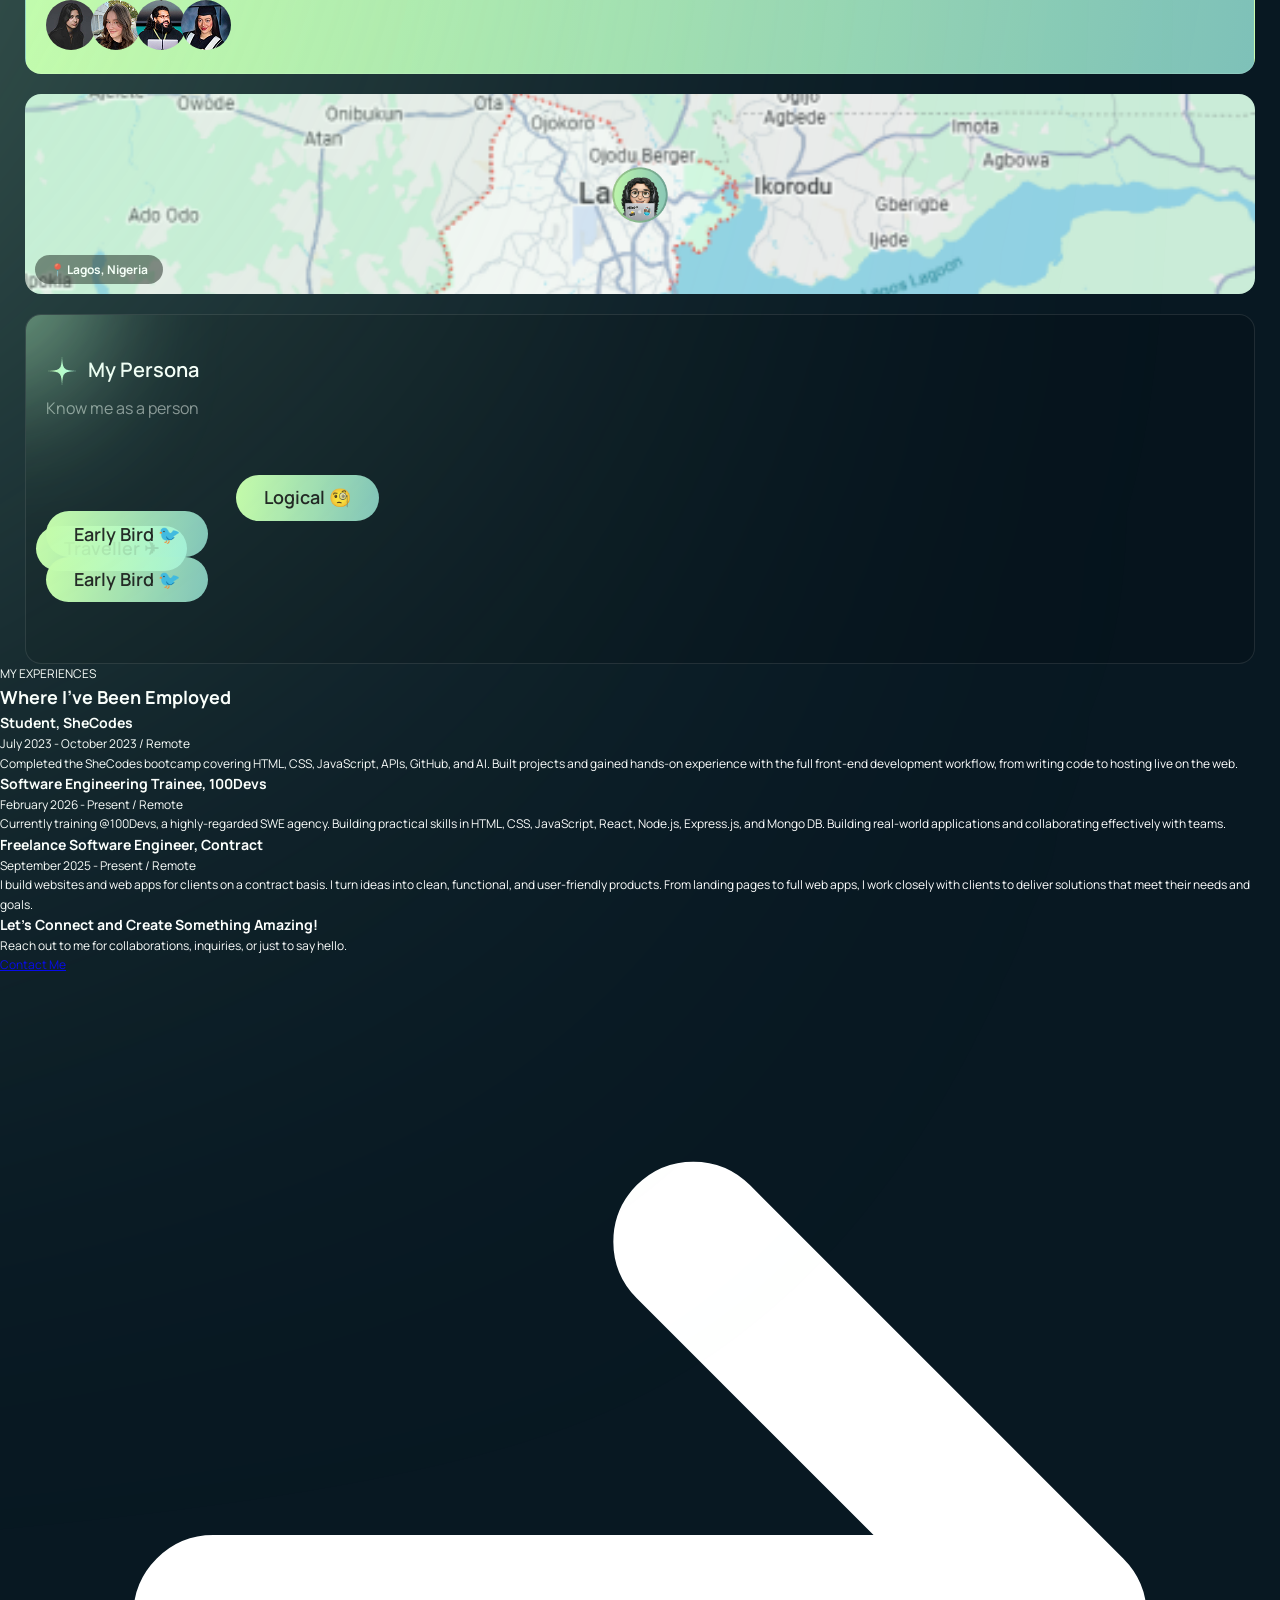
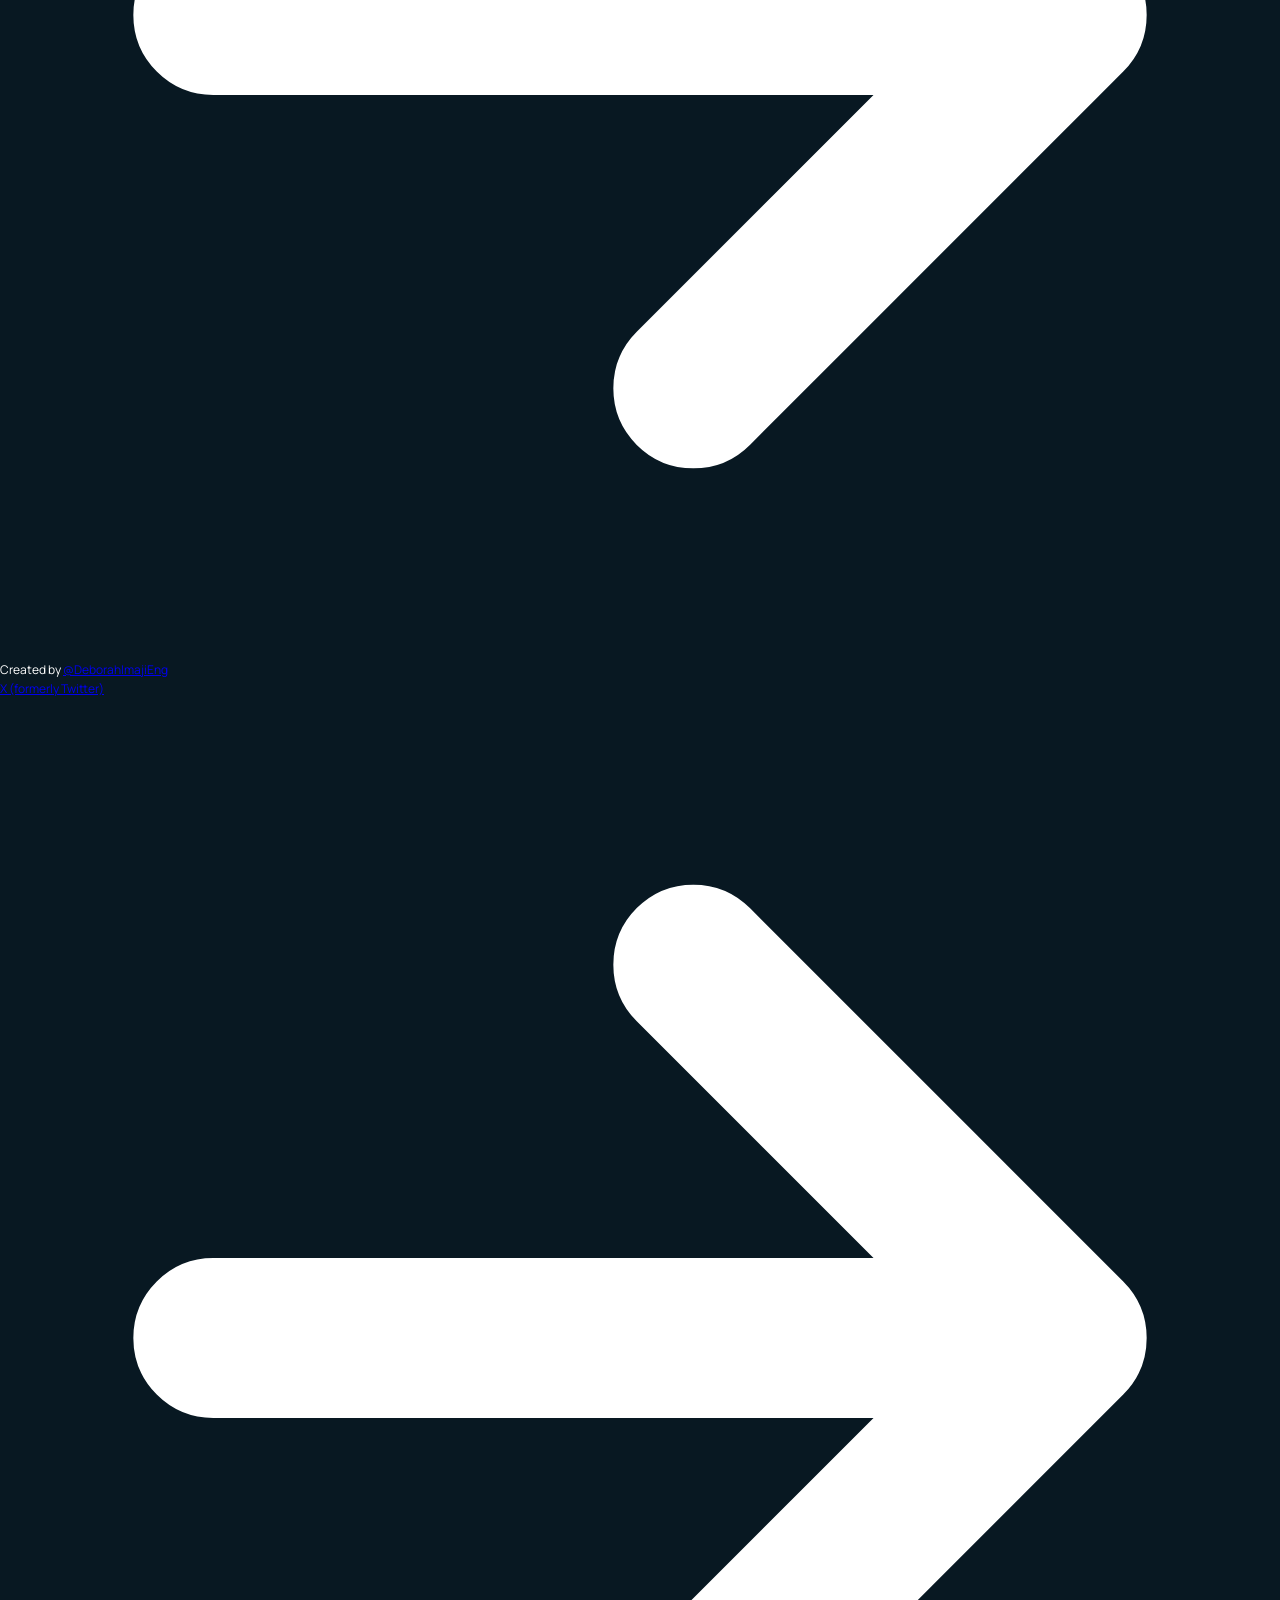
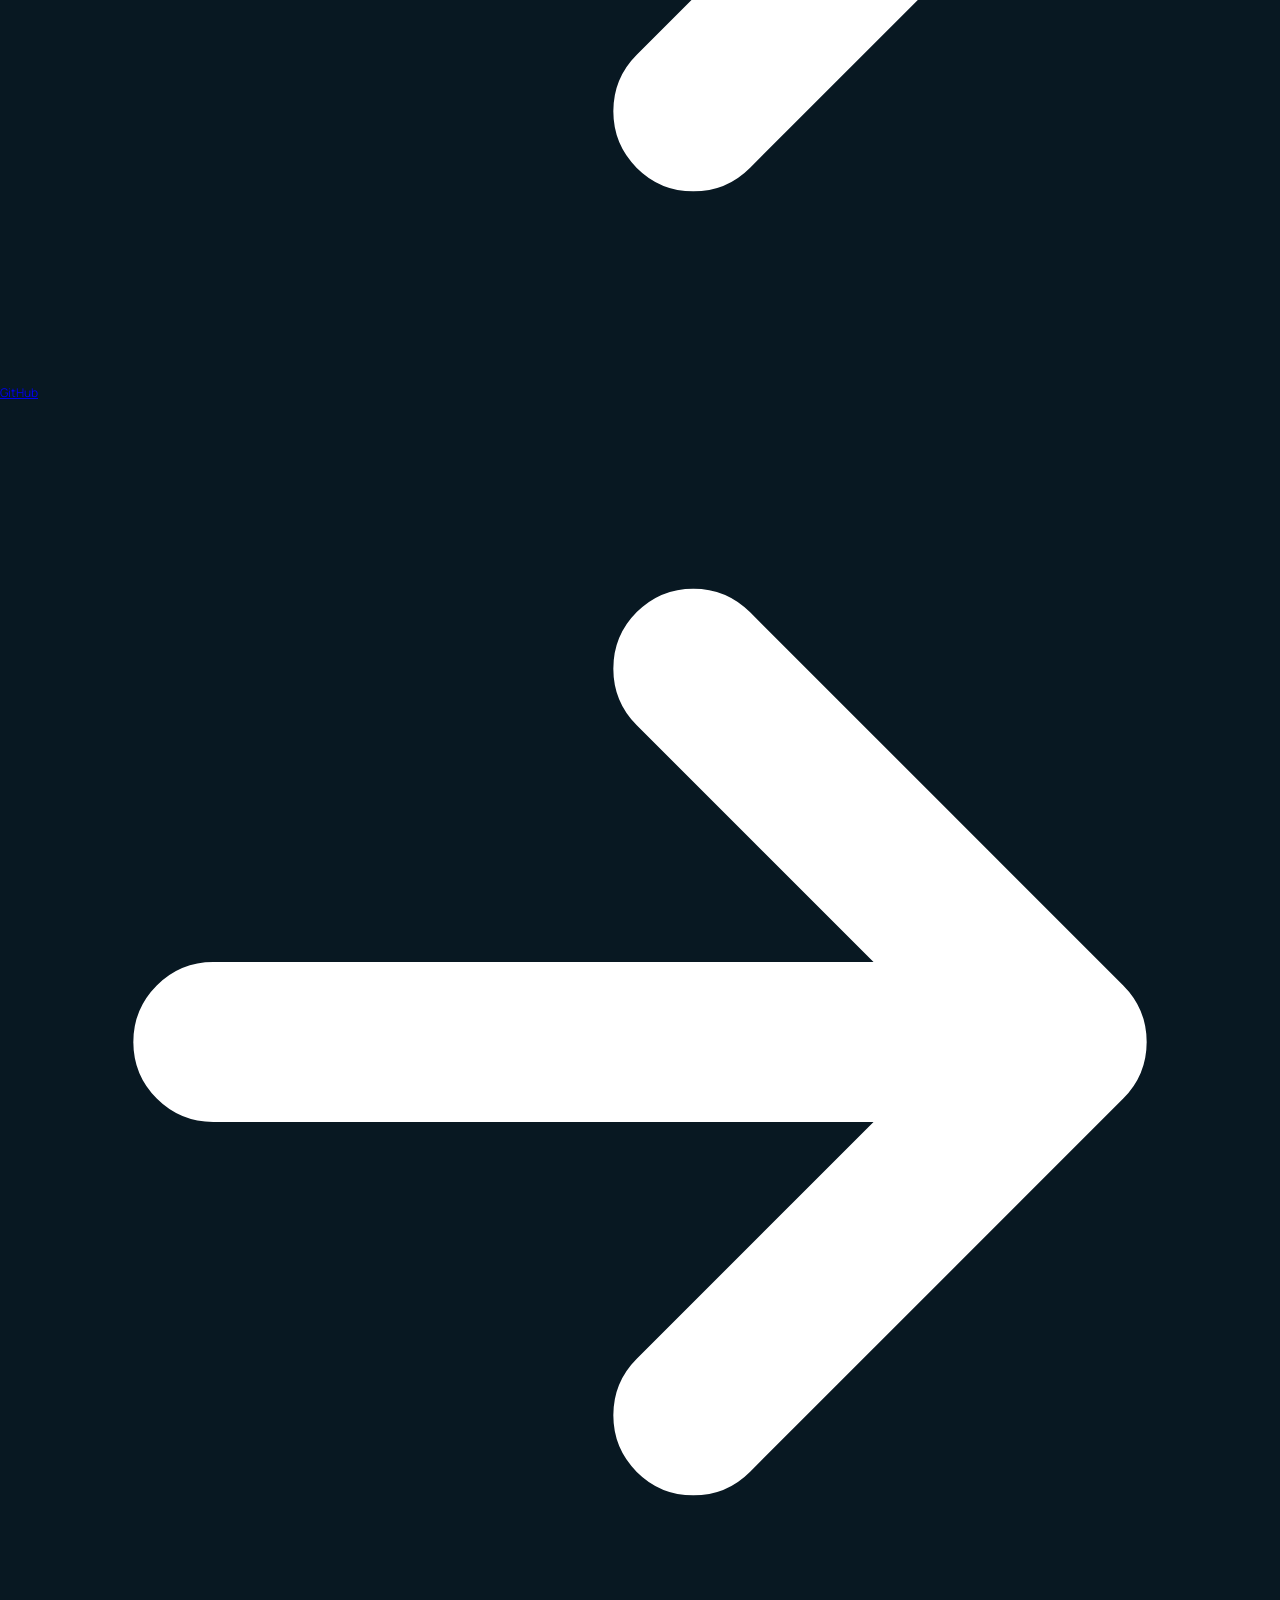
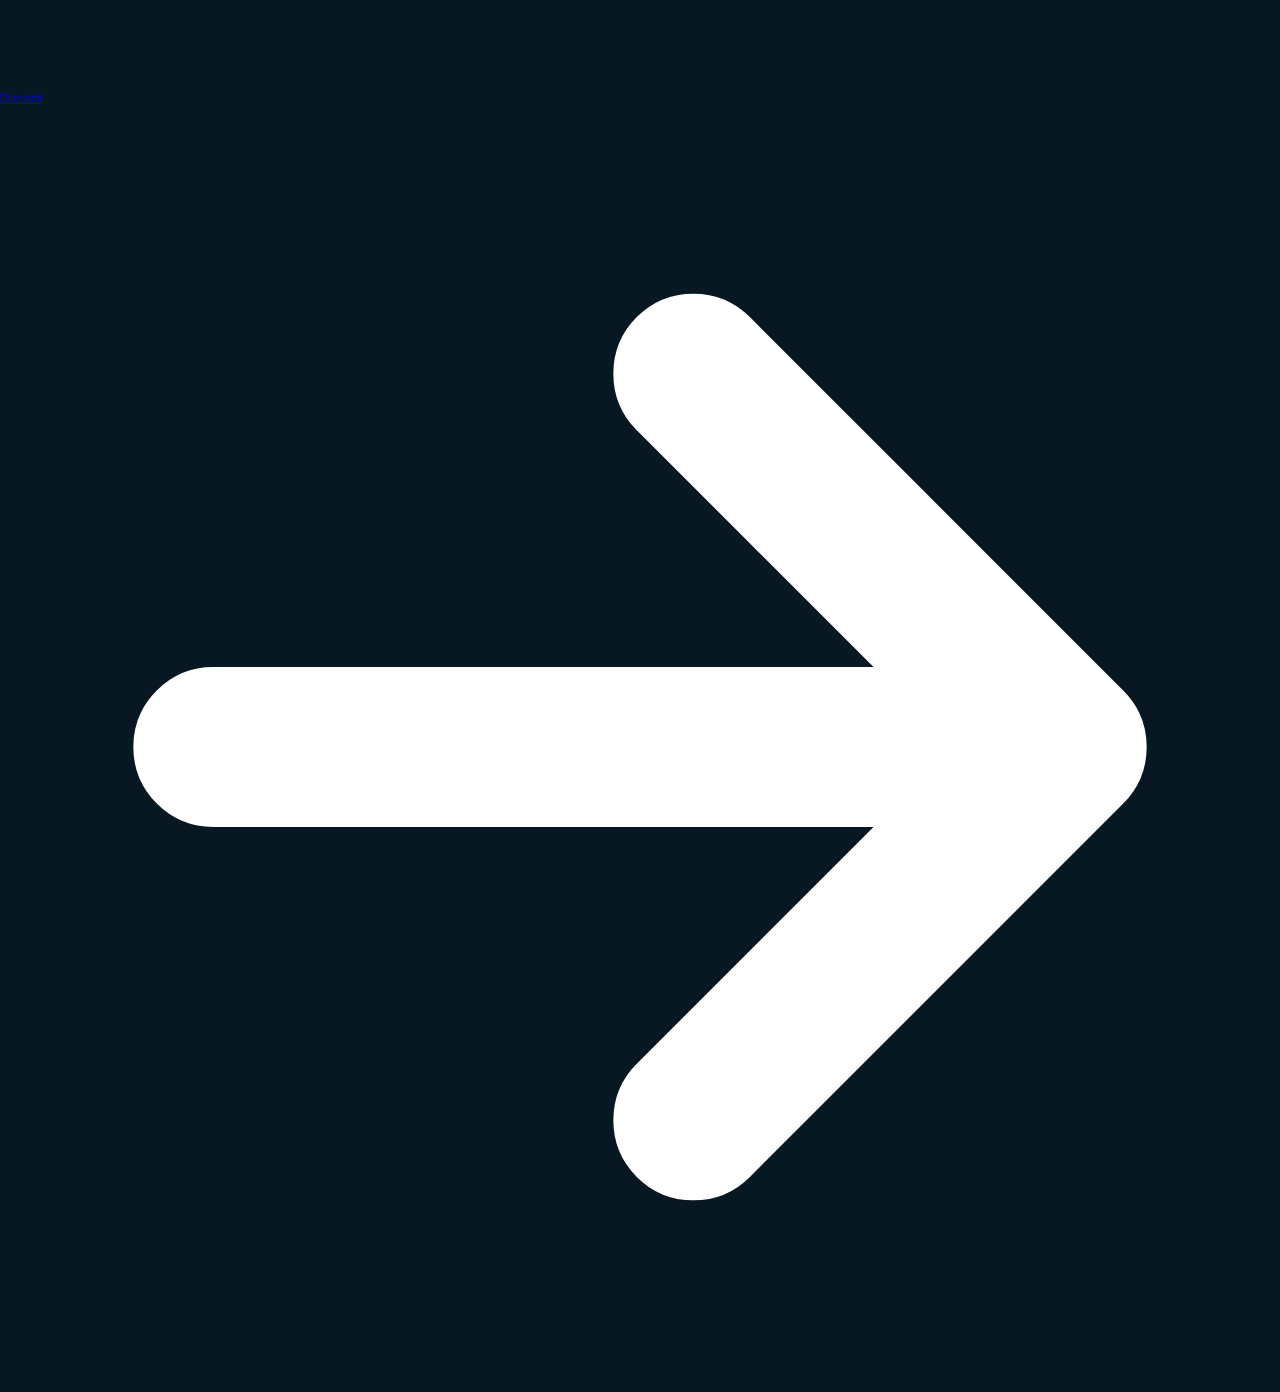
==== commit f8a1b769: "Wrote HTML for bento persona" ====
--- a/about.html
+++ b/about.html
@@ -326,6 +326,8 @@
                 </div>
 
                 <div class="bento-persona-box">
+                  <div class="bento-tech-ellipse"></div>
+                  
                     <div class="bento-box-header">
                         <img src="assets/about/header-star.png" alt="Green blue gradient star">
 
@@ -335,10 +337,10 @@
                     <p class="bento-box-sub">Know me as a person</p>
 
                     <div class="persona-labels">
-                        <div>🧐 Logical</div>
-                        <div>✈ Traveller</div>
-                        <div>🐦 Early Bird</div>
-                        <div>🐦 Early Bird</div>
+                        <div>Logical 🧐</div>
+                        <div>Traveller ✈ </div>
+                        <div>Early Bird 🐦</div>
+                        <div>Early Bird 🐦</div>
                     </div>
                 </div>
             </div>
--- a/css/about.css
+++ b/css/about.css
@@ -522,7 +522,7 @@
   height: 200px;
   justify-content: flex-end;
   margin: 20px 0 0 0;
-  padding: 15px;
+  padding: 25px 10px 10px 10px;
 }
 
 
@@ -538,8 +538,59 @@
 .map-label-container {
   align-self: flex-start;
   background: rgba(0, 0, 0, 0.5);
-  border-radius: 10px;
-  padding: 10px;
+  border-radius: 30px;
+  padding: 5px 15px;
+}
+
+.map-label-container p {
+  font-size: 0.75rem;
+  font-weight: 700;
+}
+
+.bento-persona-box {
+    background: rgba(0, 0, 0, 0.14);
+    border: 1px solid rgba(255, 255, 255, 0.1);
+    border-radius: 16px;
+    height: 350px;
+    margin: 20px 0 0 0;
+    overflow: hidden;
+    padding: 40px 20px 0 20px;
+    position: relative;
+}
+
+.persona-labels div {
+  align-items: start;
+  background: linear-gradient(99.69833281472663deg, rgba(198, 252, 166, 1) 0%, rgba(167, 252, 238, 0.7400000095367432) 100%);
+  border-radius: 41.87px;
+  color: rgb(21, 21, 21);
+  display: flex;
+  flex-direction: row;
+  flex-wrap: nowrap;
+  font-size: 1.125rem;
+  font-weight: 600;
+  height: min-content;
+  justify-content: flex-start;
+  line-height: 1.903rem;
+  overflow: visible;
+  padding: 7.6132px 27.9151px;
+  position: relative;
+  width: max-content;
+}
+
+.persona-labels div:nth-child(1) {
+  left: 190px;
+  top: 55px;
+}
+
+.persona-labels div:nth-child(2) {
+  left: -10px;
+  top: 60px;
+}
+
+.persona-labels div:nth-child(3) {
+}
+
+.persona-labels div:nth-child(4) {
 }
 
 
